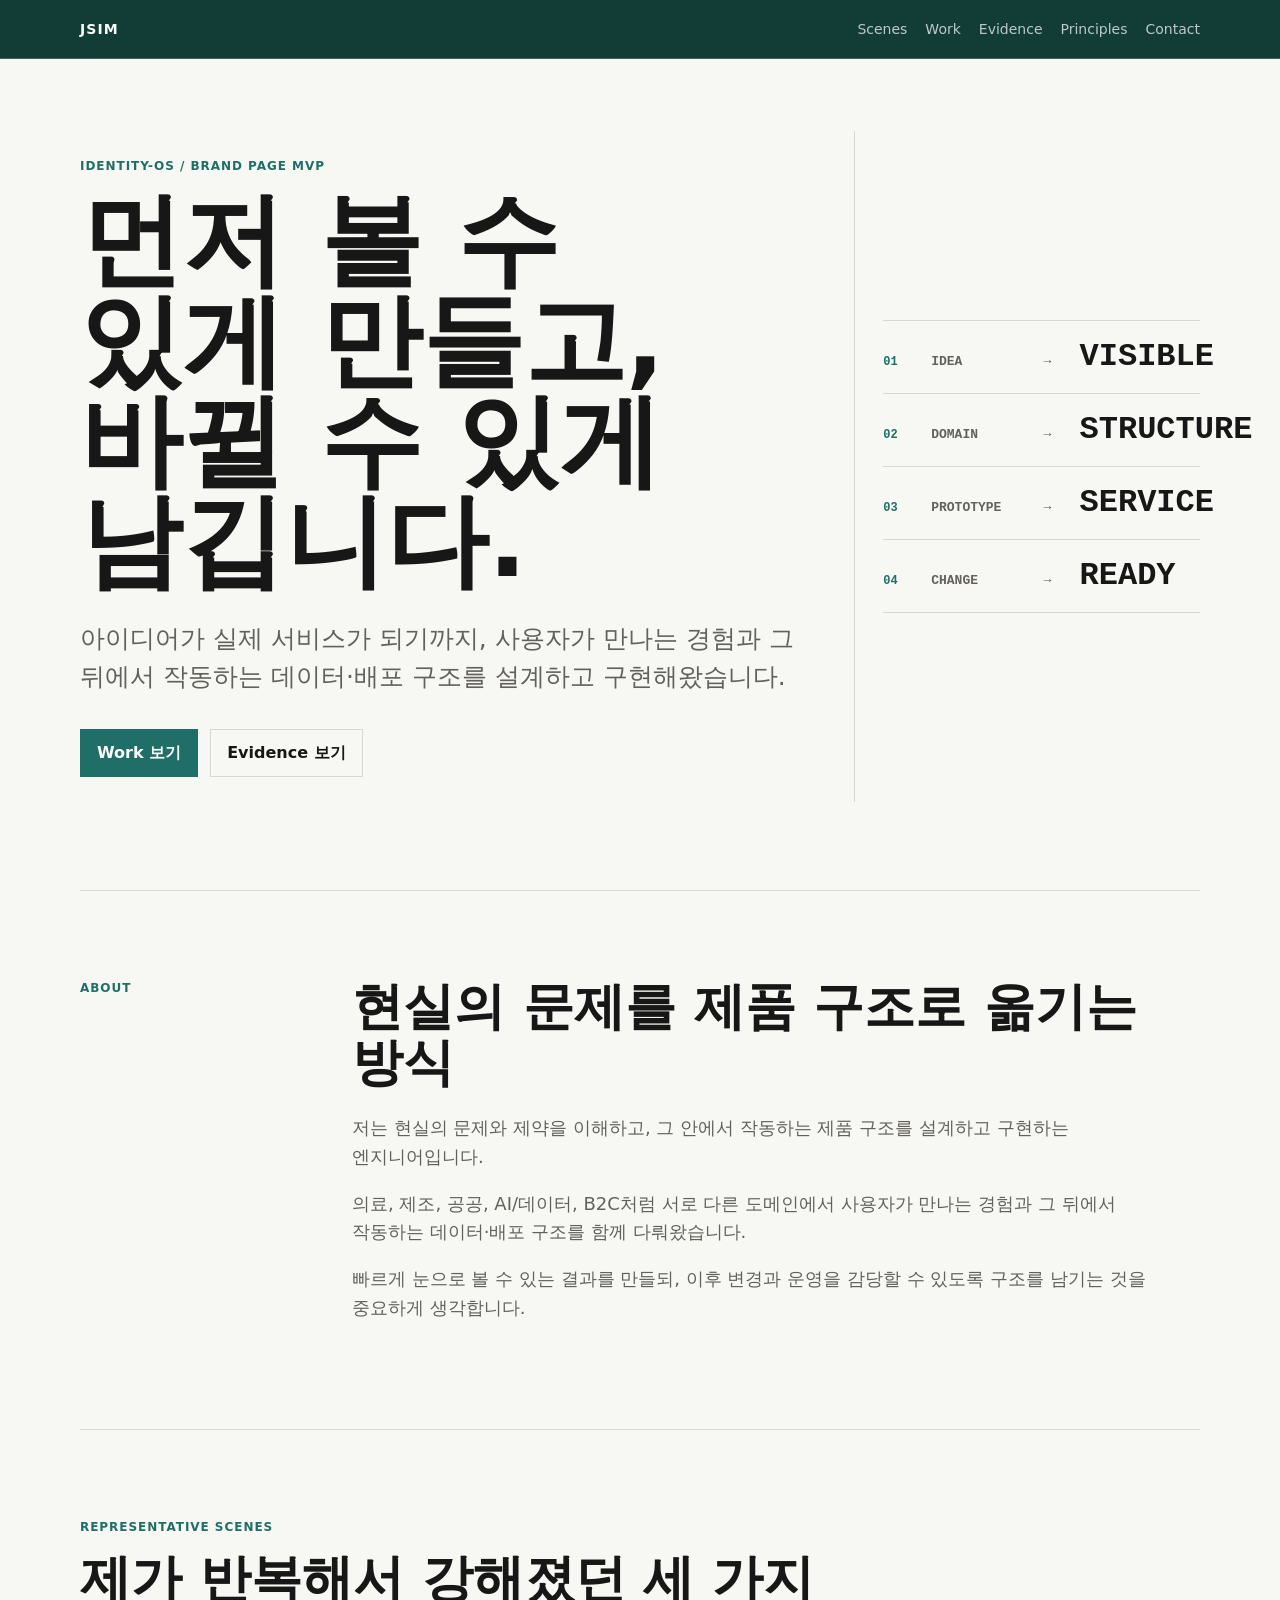
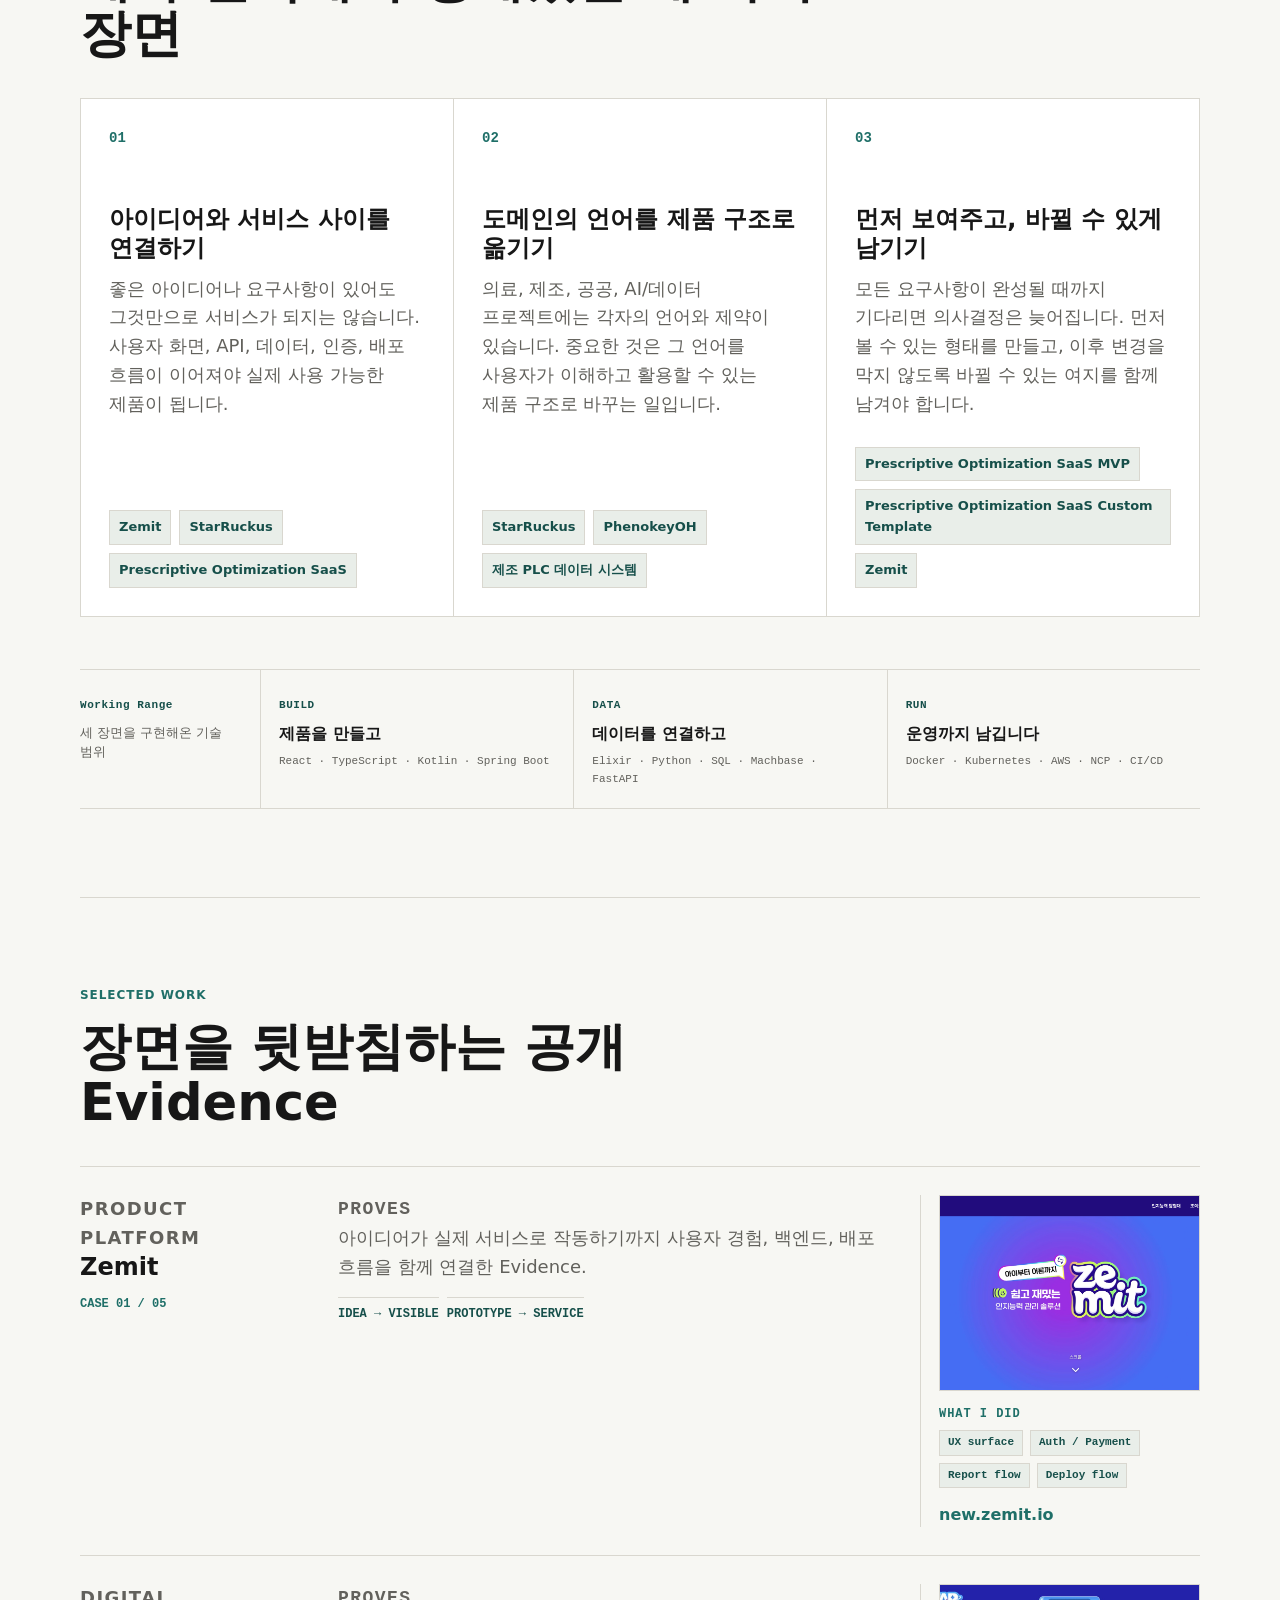
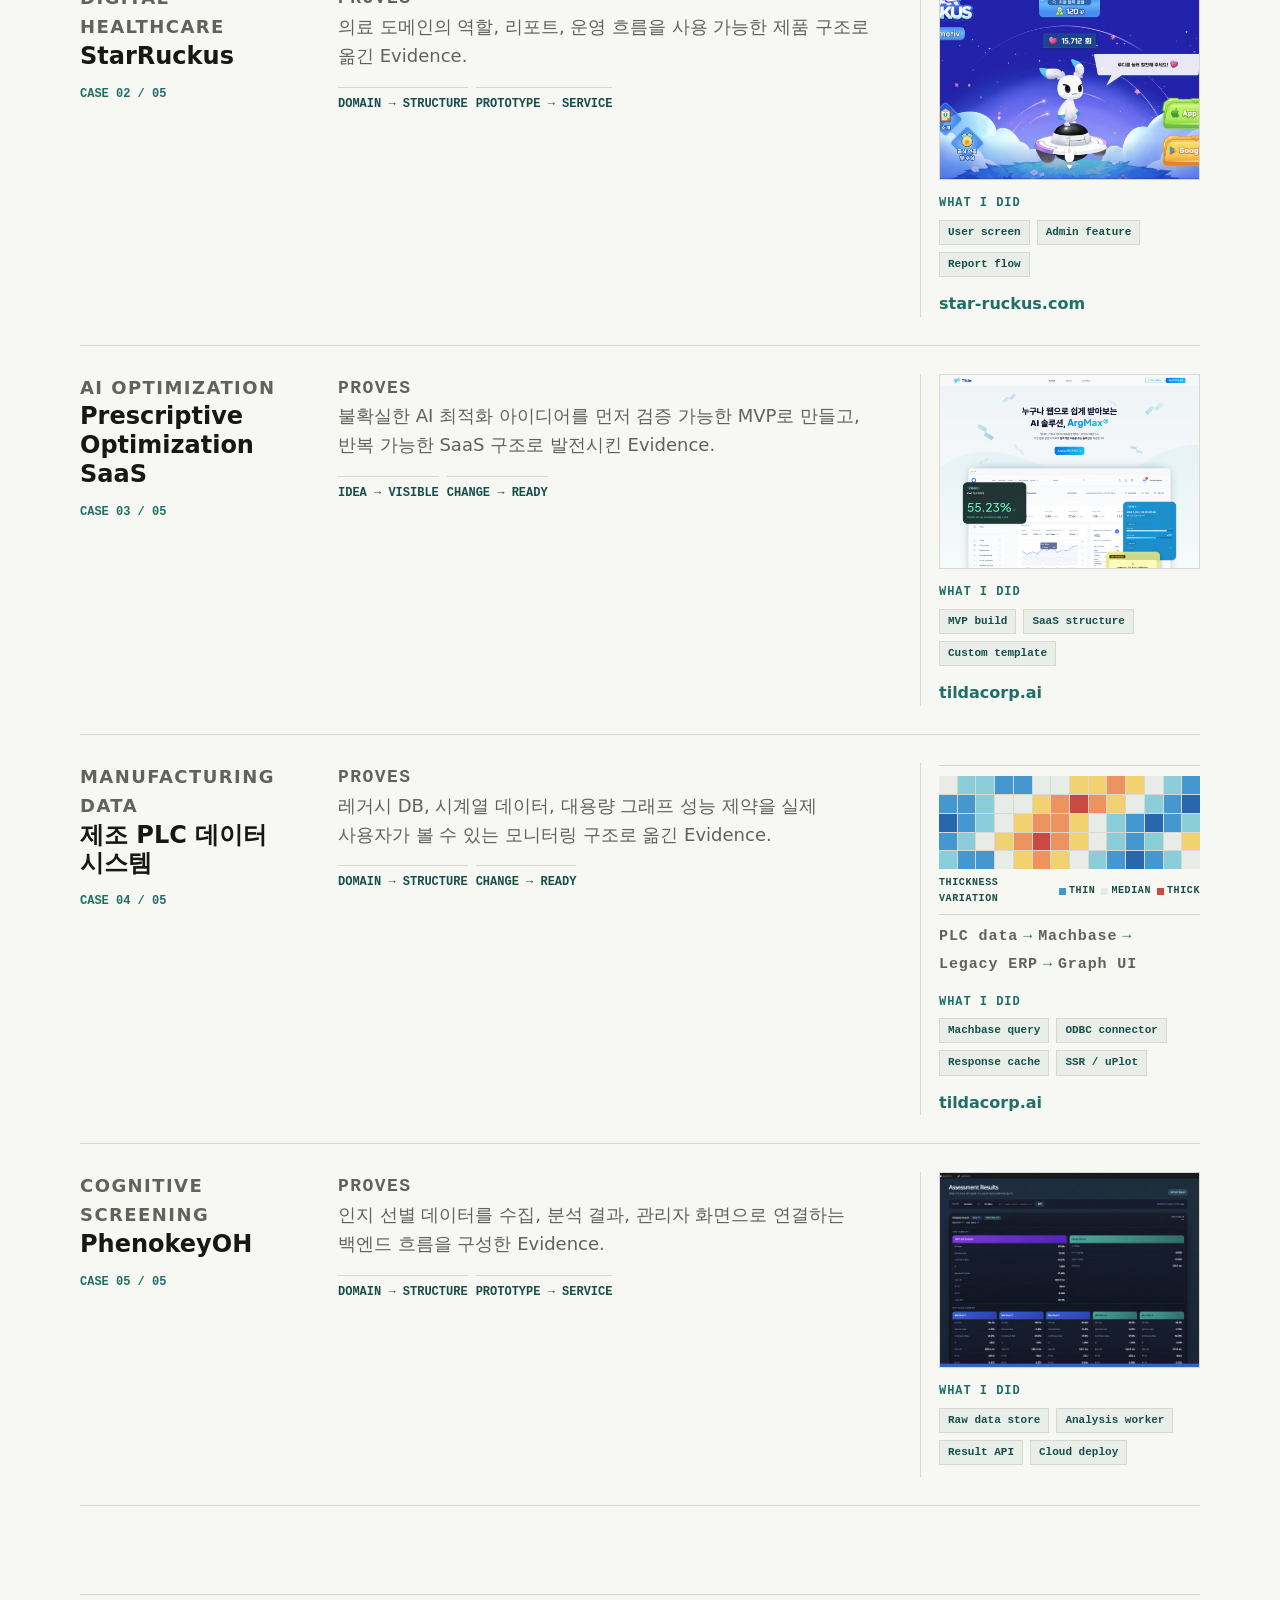
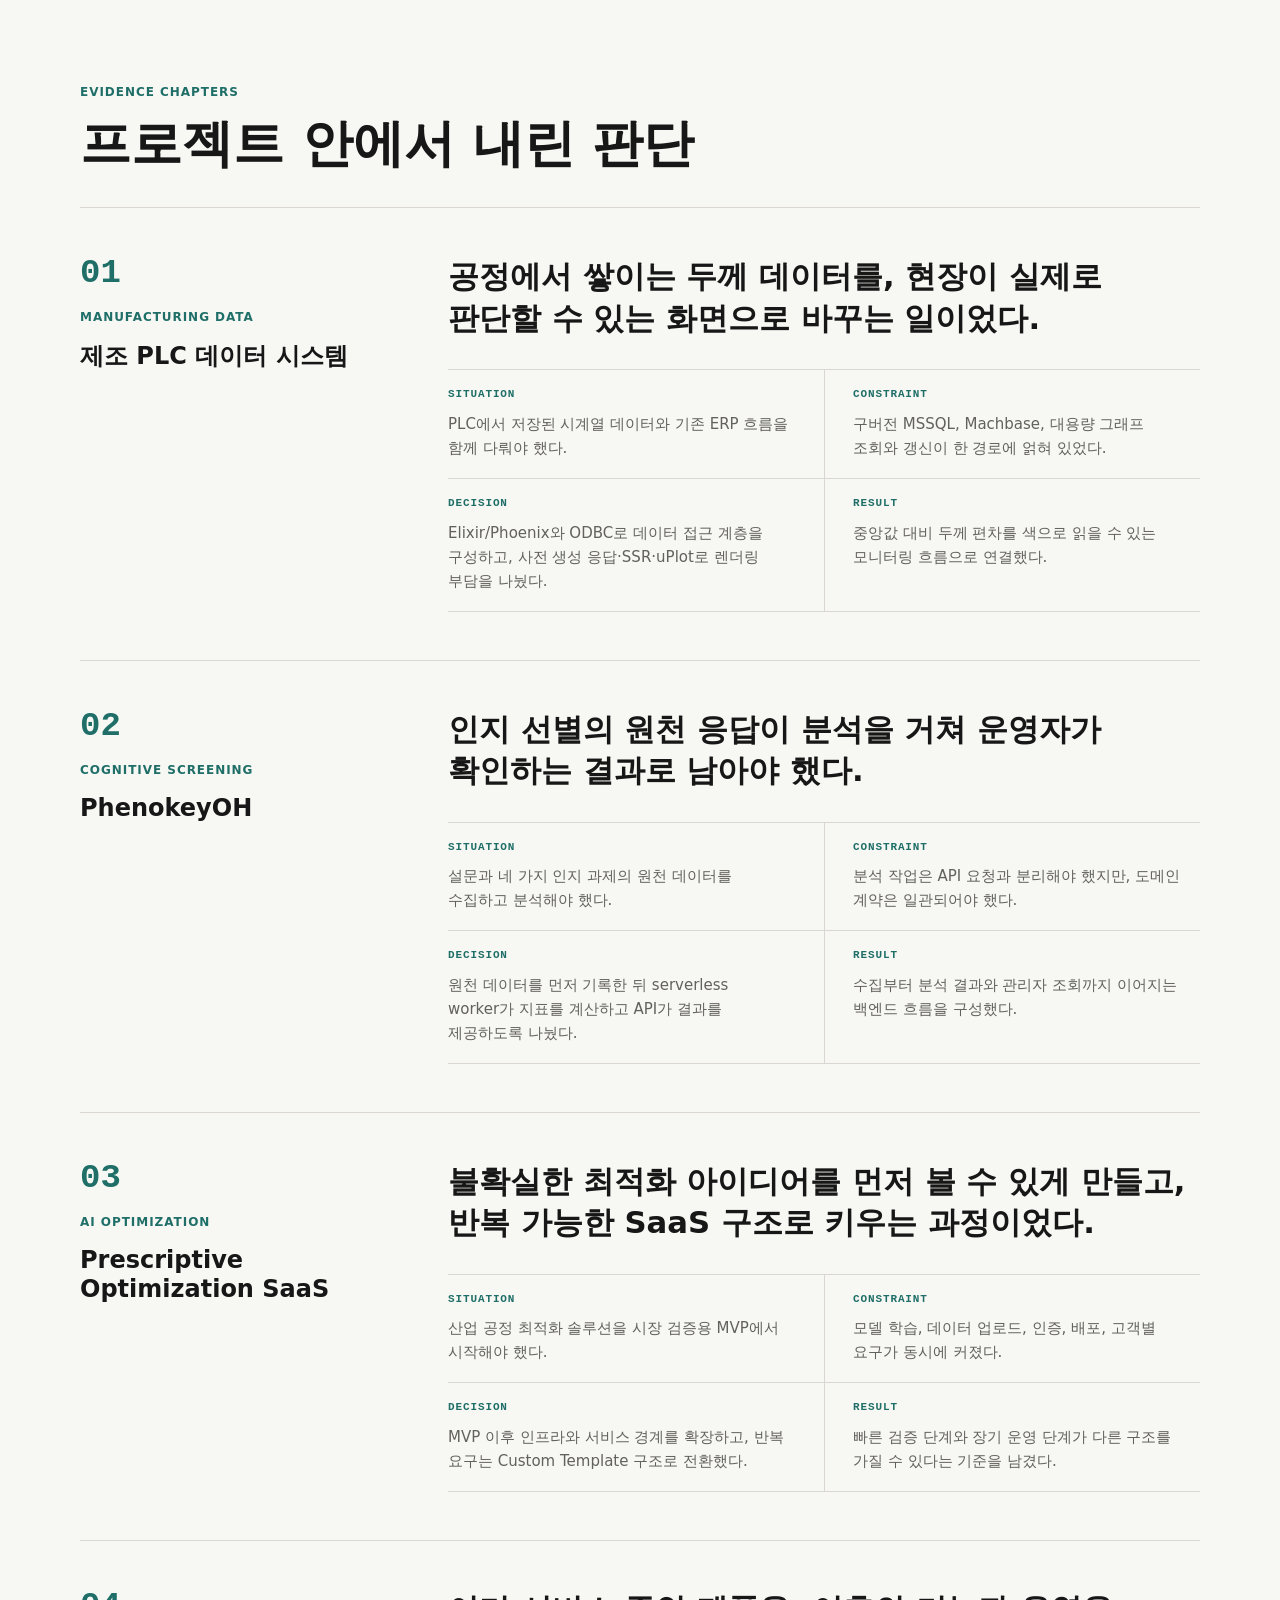
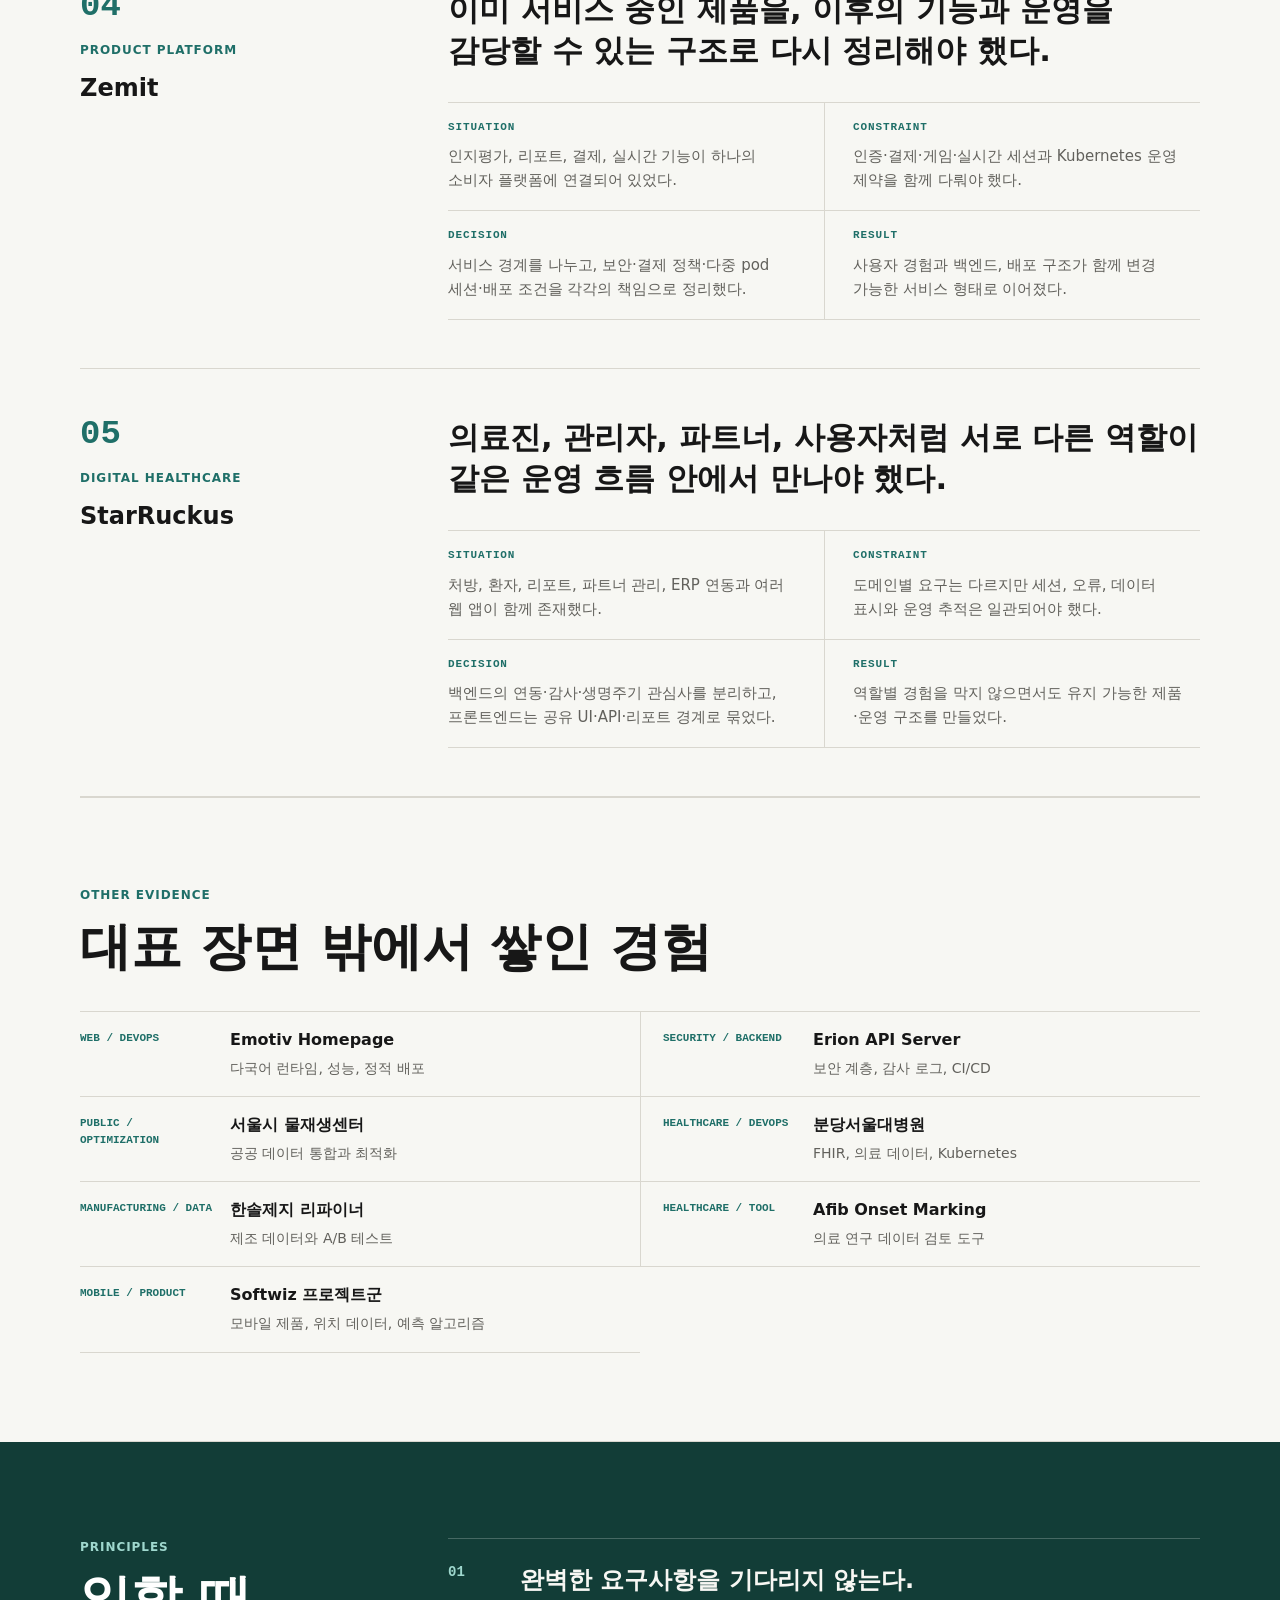
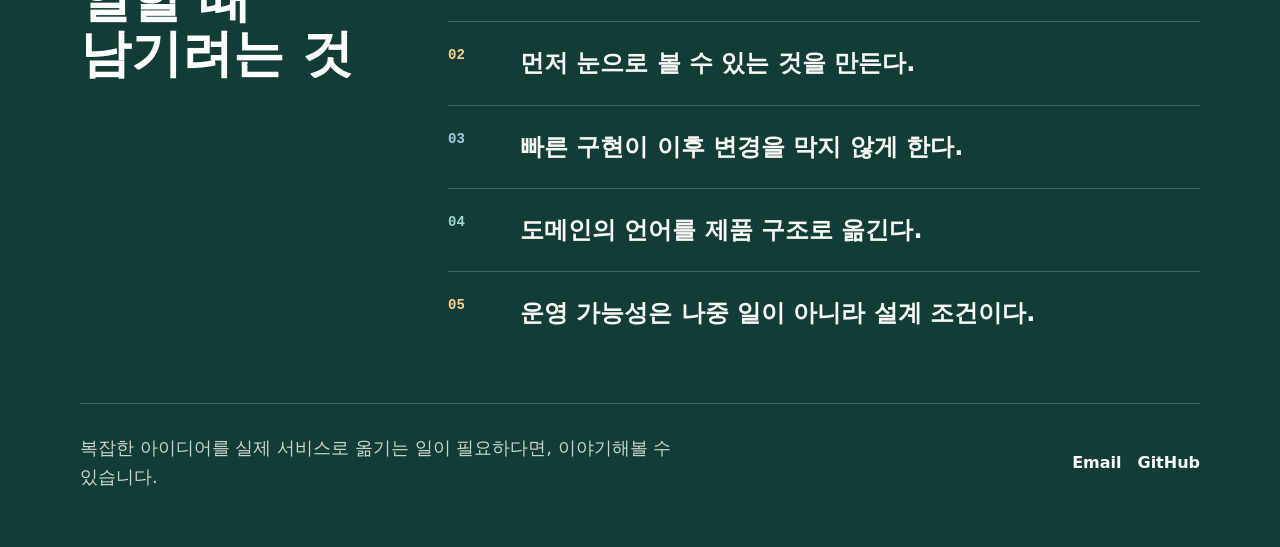
==== index.html @ e0bd4d25 "Replace Obsidian site with identity portfolio" ====
<!doctype html>
<html lang="ko">
  <head>
    <meta charset="utf-8" />
    <meta name="viewport" content="width=device-width, initial-scale=1" />
    <meta
      name="description"
      content="먼저 볼 수 있게 만들고, 바뀔 수 있게 남기는 엔지니어의 브랜드 페이지"
    />
    <meta name="author" content="JSIM" />
    <meta name="robots" content="index, follow" />
    <meta name="theme-color" content="#123d37" />
    <meta property="og:type" content="website" />
    <meta property="og:locale" content="ko_KR" />
    <meta property="og:url" content="https://dev-zest.github.io/" />
    <meta property="og:title" content="JSIM | Product Systems Engineer" />
    <meta
      property="og:description"
      content="먼저 볼 수 있게 만들고, 바뀔 수 있게 남기는 엔지니어의 브랜드 페이지"
    />
    <meta
      property="og:image"
      content="https://dev-zest.github.io/assets/profile-avatar.jpg"
    />
    <meta property="og:image:width" content="800" />
    <meta property="og:image:height" content="800" />
    <meta name="twitter:card" content="summary_large_image" />
    <meta name="twitter:title" content="JSIM | Product Systems Engineer" />
    <meta
      name="twitter:description"
      content="먼저 볼 수 있게 만들고, 바뀔 수 있게 남기는 엔지니어의 브랜드 페이지"
    />
    <title>JSIM | Product Systems Engineer</title>
    <link rel="canonical" href="https://dev-zest.github.io/" />
    <link rel="icon" href="./favicon.svg" type="image/svg+xml" />
    <link rel="apple-touch-icon" href="./assets/profile-avatar.jpg" />
    <link rel="stylesheet" href="./styles.css" />
  </head>
  <body>
    <a class="skip-link" href="#top">본문으로 바로가기</a>
    <header class="site-header" aria-label="상단 내비게이션">
      <a class="brand" href="#top">JSIM</a>
      <nav class="nav" aria-label="페이지 섹션">
        <a href="#scenes">Scenes</a>
        <a href="#work">Work</a>
        <a href="#chapters">Evidence</a>
        <a href="#principles">Principles</a>
        <a href="#contact">Contact</a>
      </nav>
    </header>

    <main id="top" tabindex="-1">
      <section class="hero section">
        <div class="hero-copy">
          <p class="eyebrow">Identity-OS / Brand Page MVP</p>
          <h1>먼저 볼 수 있게 만들고, 바뀔 수 있게 남깁니다.</h1>
          <p class="hero-lead">
            아이디어가 실제 서비스가 되기까지, 사용자가 만나는 경험과 그 뒤에서
            작동하는 데이터·배포 구조를 설계하고 구현해왔습니다.
          </p>
          <div class="hero-actions" aria-label="주요 링크">
            <a class="button primary" href="#work">Work 보기</a>
            <a class="button" href="#scenes">Evidence 보기</a>
          </div>
        </div>
        <aside class="system-signature" aria-label="일하는 방식 시그니처">
          <div class="signature-row">
            <span class="signature-index">01</span>
            <span class="signature-from">IDEA</span>
            <span class="signature-arrow">→</span>
            <strong>VISIBLE</strong>
          </div>
          <div class="signature-row">
            <span class="signature-index">02</span>
            <span class="signature-from">DOMAIN</span>
            <span class="signature-arrow">→</span>
            <strong>STRUCTURE</strong>
          </div>
          <div class="signature-row">
            <span class="signature-index">03</span>
            <span class="signature-from">PROTOTYPE</span>
            <span class="signature-arrow">→</span>
            <strong>SERVICE</strong>
          </div>
          <div class="signature-row">
            <span class="signature-index">04</span>
            <span class="signature-from">CHANGE</span>
            <span class="signature-arrow">→</span>
            <strong>READY</strong>
          </div>
        </aside>
      </section>

      <section class="about section" aria-labelledby="about-title">
        <div class="section-label">About</div>
        <div class="about-copy">
          <h2 id="about-title">현실의 문제를 제품 구조로 옮기는 방식</h2>
          <p>
            저는 현실의 문제와 제약을 이해하고, 그 안에서 작동하는 제품 구조를
            설계하고 구현하는 엔지니어입니다.
          </p>
          <p>
            의료, 제조, 공공, AI/데이터, B2C처럼 서로 다른 도메인에서 사용자가
            만나는 경험과 그 뒤에서 작동하는 데이터·배포 구조를 함께 다뤄왔습니다.
          </p>
          <p>
            빠르게 눈으로 볼 수 있는 결과를 만들되, 이후 변경과 운영을 감당할 수
            있도록 구조를 남기는 것을 중요하게 생각합니다.
          </p>
        </div>
      </section>

      <section id="scenes" class="section" aria-labelledby="scenes-title">
        <div class="section-heading">
          <div class="section-label">Representative Scenes</div>
          <h2 id="scenes-title">제가 반복해서 강해졌던 세 가지 장면</h2>
        </div>
        <div class="scene-list">
          <article class="scene">
            <div class="scene-number">01</div>
            <h3>아이디어와 서비스 사이를 연결하기</h3>
            <p>
              좋은 아이디어나 요구사항이 있어도 그것만으로 서비스가 되지는
              않습니다. 사용자 화면, API, 데이터, 인증, 배포 흐름이 이어져야
              실제 사용 가능한 제품이 됩니다.
            </p>
            <ul class="evidence-list" aria-label="대표 Evidence">
              <li>Zemit</li>
              <li>StarRuckus</li>
              <li>Prescriptive Optimization SaaS</li>
            </ul>
          </article>

          <article class="scene">
            <div class="scene-number">02</div>
            <h3>도메인의 언어를 제품 구조로 옮기기</h3>
            <p>
              의료, 제조, 공공, AI/데이터 프로젝트에는 각자의 언어와 제약이
              있습니다. 중요한 것은 그 언어를 사용자가 이해하고 활용할 수 있는
              제품 구조로 바꾸는 일입니다.
            </p>
            <ul class="evidence-list" aria-label="대표 Evidence">
              <li>StarRuckus</li>
              <li>PhenokeyOH</li>
              <li>제조 PLC 데이터 시스템</li>
            </ul>
          </article>

          <article class="scene">
            <div class="scene-number">03</div>
            <h3>먼저 보여주고, 바뀔 수 있게 남기기</h3>
            <p>
              모든 요구사항이 완성될 때까지 기다리면 의사결정은 늦어집니다.
              먼저 볼 수 있는 형태를 만들고, 이후 변경을 막지 않도록 바뀔 수
              있는 여지를 함께 남겨야 합니다.
            </p>
            <ul class="evidence-list" aria-label="대표 Evidence">
              <li>Prescriptive Optimization SaaS MVP</li>
              <li>Prescriptive Optimization SaaS Custom Template</li>
              <li>Zemit</li>
            </ul>
          </article>
        </div>
        <div id="toolkit" class="capability-rail" aria-label="세 장면을 구현해온 기술 범위">
          <div class="capability-label">
            <span>Working Range</span>
            <p>세 장면을 구현해온 기술 범위</p>
          </div>
          <div class="capability-item">
            <span>BUILD</span>
            <strong>제품을 만들고</strong>
            <p>React · TypeScript · Kotlin · Spring Boot</p>
          </div>
          <div class="capability-item">
            <span>DATA</span>
            <strong>데이터를 연결하고</strong>
            <p>Elixir · Python · SQL · Machbase · FastAPI</p>
          </div>
          <div class="capability-item">
            <span>RUN</span>
            <strong>운영까지 남깁니다</strong>
            <p>Docker · Kubernetes · AWS · NCP · CI/CD</p>
          </div>
        </div>
      </section>

      <section id="work" class="section" aria-labelledby="work-title">
        <div class="section-heading">
          <div class="section-label">Selected Work</div>
          <h2 id="work-title">장면을 뒷받침하는 공개 Evidence</h2>
        </div>
        <div class="work-list">
          <article class="work-item">
            <div class="work-head">
              <p class="work-meta">Product Platform</p>
              <h3>Zemit</h3>
              <span class="work-evidence">CASE 01 / 05</span>
            </div>
            <div class="work-proof">
              <p class="proof-label">Proves</p>
              <p>
                아이디어가 실제 서비스로 작동하기까지 사용자 경험, 백엔드,
                배포 흐름을 함께 연결한 Evidence.
              </p>
              <ul class="proof-tags" aria-label="증명하는 패턴">
                <li>IDEA → VISIBLE</li>
                <li>PROTOTYPE → SERVICE</li>
              </ul>
            </div>
            <div class="work-public-proof">
              <a
                class="work-preview"
                href="https://new.zemit.io/"
                target="_blank"
                rel="noreferrer"
                aria-label="Zemit 공개 페이지 보기 (새 창)"
              >
                <img src="./assets/zemit-public.png" alt="Zemit 공개 페이지 캡처" />
              </a>
              <p class="public-proof-label">What I did</p>
              <ul class="role-tags" aria-label="Zemit에서 맡은 역할">
                <li>UX surface</li>
                <li>Auth / Payment</li>
                <li>Report flow</li>
                <li>Deploy flow</li>
              </ul>
              <a href="https://new.zemit.io/" target="_blank" rel="noreferrer">
                new.zemit.io<span class="sr-only"> (새 창)</span>
              </a>
            </div>
          </article>

          <article class="work-item work-item-featured">
            <div class="work-head">
              <p class="work-meta">Digital Healthcare</p>
              <h3>StarRuckus</h3>
              <span class="work-evidence">CASE 02 / 05</span>
            </div>
            <div class="work-proof">
              <p class="proof-label">Proves</p>
              <p>
                의료 도메인의 역할, 리포트, 운영 흐름을 사용 가능한 제품
                구조로 옮긴 Evidence.
              </p>
              <ul class="proof-tags" aria-label="증명하는 패턴">
                <li>DOMAIN → STRUCTURE</li>
                <li>PROTOTYPE → SERVICE</li>
              </ul>
            </div>
            <div class="work-public-proof">
              <a
                class="work-preview"
                href="https://star-ruckus.com/"
                target="_blank"
                rel="noreferrer"
                aria-label="StarRuckus 공개 페이지 보기 (새 창)"
              >
                <img
                  src="./assets/starruckus-public.jpg"
                  alt="StarRuckus 공개 페이지 캡처"
                />
              </a>
              <p class="public-proof-label">What I did</p>
              <ul class="role-tags" aria-label="StarRuckus에서 맡은 역할">
                <li>User screen</li>
                <li>Admin feature</li>
                <li>Report flow</li>
              </ul>
              <a href="https://star-ruckus.com/" target="_blank" rel="noreferrer">
                star-ruckus.com<span class="sr-only"> (새 창)</span>
              </a>
            </div>
          </article>

          <article class="work-item">
            <div class="work-head">
              <p class="work-meta">AI Optimization</p>
              <h3>Prescriptive Optimization SaaS</h3>
              <span class="work-evidence">CASE 03 / 05</span>
            </div>
            <div class="work-proof">
              <p class="proof-label">Proves</p>
              <p>
                불확실한 AI 최적화 아이디어를 먼저 검증 가능한 MVP로 만들고,
                반복 가능한 SaaS 구조로 발전시킨 Evidence.
              </p>
              <ul class="proof-tags" aria-label="증명하는 패턴">
                <li>IDEA → VISIBLE</li>
                <li>CHANGE → READY</li>
              </ul>
            </div>
            <div class="work-public-proof">
              <div class="work-preview work-preview-top">
                <img
                  src="./assets/argmax-gdweb.png"
                  alt="ArgMax 공개 목업 화면"
                />
              </div>
              <p class="public-proof-label">What I did</p>
              <ul class="role-tags" aria-label="Prescriptive Optimization SaaS에서 맡은 역할">
                <li>MVP build</li>
                <li>SaaS structure</li>
                <li>Custom template</li>
              </ul>
              <a href="https://tildacorp.ai/" target="_blank" rel="noreferrer">
                tildacorp.ai<span class="sr-only"> (새 창)</span>
              </a>
            </div>
          </article>

          <article class="work-item">
            <div class="work-head">
              <p class="work-meta">Manufacturing Data</p>
              <h3>제조 PLC 데이터 시스템</h3>
              <span class="work-evidence">CASE 04 / 05</span>
            </div>
            <div class="work-proof">
              <p class="proof-label">Proves</p>
              <p>
                레거시 DB, 시계열 데이터, 대용량 그래프 성능 제약을 실제
                사용자가 볼 수 있는 모니터링 구조로 옮긴 Evidence.
              </p>
              <ul class="proof-tags" aria-label="증명하는 패턴">
                <li>DOMAIN → STRUCTURE</li>
                <li>CHANGE → READY</li>
              </ul>
            </div>
            <div class="work-public-proof">
              <div class="flow-map" aria-label="제조 PLC 데이터 처리 흐름">
                <div class="thickness-map-wrap">
                  <div class="thickness-map" aria-hidden="true">
                    <span class="variation-mid"></span><span class="variation-cool-1"></span><span class="variation-cool-1"></span><span class="variation-cool-2"></span><span class="variation-cool-2"></span><span class="variation-mid"></span><span class="variation-mid"></span><span class="variation-warm-1"></span><span class="variation-warm-1"></span><span class="variation-warm-2"></span><span class="variation-warm-1"></span><span class="variation-mid"></span><span class="variation-cool-1"></span><span class="variation-cool-2"></span>
                    <span class="variation-cool-2"></span><span class="variation-cool-2"></span><span class="variation-cool-1"></span><span class="variation-mid"></span><span class="variation-mid"></span><span class="variation-warm-1"></span><span class="variation-warm-2"></span><span class="variation-warm-3"></span><span class="variation-warm-2"></span><span class="variation-warm-1"></span><span class="variation-mid"></span><span class="variation-cool-1"></span><span class="variation-cool-2"></span><span class="variation-cool-3"></span>
                    <span class="variation-cool-3"></span><span class="variation-cool-2"></span><span class="variation-cool-1"></span><span class="variation-mid"></span><span class="variation-warm-1"></span><span class="variation-warm-2"></span><span class="variation-warm-2"></span><span class="variation-warm-1"></span><span class="variation-mid"></span><span class="variation-cool-1"></span><span class="variation-cool-2"></span><span class="variation-cool-3"></span><span class="variation-cool-2"></span><span class="variation-cool-1"></span>
                    <span class="variation-cool-2"></span><span class="variation-cool-1"></span><span class="variation-mid"></span><span class="variation-warm-1"></span><span class="variation-warm-2"></span><span class="variation-warm-3"></span><span class="variation-warm-2"></span><span class="variation-warm-1"></span><span class="variation-mid"></span><span class="variation-cool-1"></span><span class="variation-cool-2"></span><span class="variation-cool-1"></span><span class="variation-mid"></span><span class="variation-warm-1"></span>
                    <span class="variation-cool-1"></span><span class="variation-cool-2"></span><span class="variation-cool-2"></span><span class="variation-mid"></span><span class="variation-warm-1"></span><span class="variation-warm-2"></span><span class="variation-warm-1"></span><span class="variation-mid"></span><span class="variation-cool-1"></span><span class="variation-cool-2"></span><span class="variation-cool-3"></span><span class="variation-cool-2"></span><span class="variation-cool-1"></span><span class="variation-mid"></span>
                  </div>
                  <div class="map-caption">
                    <span>THICKNESS VARIATION</span>
                    <div class="map-legend" aria-hidden="true">
                      <span class="legend-thin">THIN</span>
                      <span class="legend-mid">MEDIAN</span>
                      <span class="legend-thick">THICK</span>
                    </div>
                  </div>
                </div>
                <p class="flow-route">
                  <span>PLC data</span><i aria-hidden="true">→</i><span>Machbase</span><i aria-hidden="true">→</i><span>Legacy ERP</span><i aria-hidden="true">→</i><span>Graph UI</span>
                </p>
              </div>
              <p class="public-proof-label">What I did</p>
              <ul class="role-tags" aria-label="제조 PLC 데이터 시스템에서 맡은 역할">
                <li>Machbase query</li>
                <li>ODBC connector</li>
                <li>Response cache</li>
                <li>SSR / uPlot</li>
              </ul>
              <a href="https://tildacorp.ai/" target="_blank" rel="noreferrer">
                tildacorp.ai<span class="sr-only"> (새 창)</span>
              </a>
            </div>
          </article>

          <article class="work-item">
            <div class="work-head">
              <p class="work-meta">Cognitive Screening</p>
              <h3>PhenokeyOH</h3>
              <span class="work-evidence">CASE 05 / 05</span>
            </div>
            <div class="work-proof">
              <p class="proof-label">Proves</p>
              <p>
                인지 선별 데이터를 수집, 분석 결과, 관리자 화면으로 연결하는
                백엔드 흐름을 구성한 Evidence.
              </p>
              <ul class="proof-tags" aria-label="증명하는 패턴">
                <li>DOMAIN → STRUCTURE</li>
                <li>PROTOTYPE → SERVICE</li>
              </ul>
            </div>
            <div class="work-public-proof">
              <div class="work-preview work-preview-top">
                <img
                  src="./assets/phenokeyoh-results.png"
                  alt="PhenokeyOH 인지 선별 분석 결과 화면"
                />
              </div>
              <p class="public-proof-label">What I did</p>
              <ul class="role-tags" aria-label="PhenokeyOH에서 맡은 역할">
                <li>Raw data store</li>
                <li>Analysis worker</li>
                <li>Result API</li>
                <li>Cloud deploy</li>
              </ul>
            </div>
          </article>
        </div>
      </section>

      <section id="chapters" class="chapters section" aria-labelledby="chapters-title">
        <div class="section-heading">
          <div class="section-label">Evidence Chapters</div>
          <h2 id="chapters-title">프로젝트 안에서 내린 판단</h2>
        </div>

        <div class="chapter-list">
          <article class="evidence-chapter">
            <div class="chapter-meta">
              <p class="chapter-index">01</p>
              <p class="work-meta">Manufacturing Data</p>
              <h3>제조 PLC 데이터 시스템</h3>
            </div>
            <div class="chapter-content">
              <p class="chapter-lead">
                공정에서 쌓이는 두께 데이터를, 현장이 실제로 판단할 수 있는
                화면으로 바꾸는 일이었다.
              </p>
              <dl class="chapter-details">
                <div>
                  <dt>Situation</dt>
                  <dd>PLC에서 저장된 시계열 데이터와 기존 ERP 흐름을 함께 다뤄야 했다.</dd>
                </div>
                <div>
                  <dt>Constraint</dt>
                  <dd>구버전 MSSQL, Machbase, 대용량 그래프 조회와 갱신이 한 경로에 얽혀 있었다.</dd>
                </div>
                <div>
                  <dt>Decision</dt>
                  <dd>Elixir/Phoenix와 ODBC로 데이터 접근 계층을 구성하고, 사전 생성 응답·SSR·uPlot로 렌더링 부담을 나눴다.</dd>
                </div>
                <div>
                  <dt>Result</dt>
                  <dd>중앙값 대비 두께 편차를 색으로 읽을 수 있는 모니터링 흐름으로 연결했다.</dd>
                </div>
              </dl>
            </div>
          </article>

          <article class="evidence-chapter">
            <div class="chapter-meta">
              <p class="chapter-index">02</p>
              <p class="work-meta">Cognitive Screening</p>
              <h3>PhenokeyOH</h3>
            </div>
            <div class="chapter-content">
              <p class="chapter-lead">
                인지 선별의 원천 응답이 분석을 거쳐 운영자가 확인하는 결과로 남아야 했다.
              </p>
              <dl class="chapter-details">
                <div>
                  <dt>Situation</dt>
                  <dd>설문과 네 가지 인지 과제의 원천 데이터를 수집하고 분석해야 했다.</dd>
                </div>
                <div>
                  <dt>Constraint</dt>
                  <dd>분석 작업은 API 요청과 분리해야 했지만, 도메인 계약은 일관되어야 했다.</dd>
                </div>
                <div>
                  <dt>Decision</dt>
                  <dd>원천 데이터를 먼저 기록한 뒤 serverless worker가 지표를 계산하고 API가 결과를 제공하도록 나눴다.</dd>
                </div>
                <div>
                  <dt>Result</dt>
                  <dd>수집부터 분석 결과와 관리자 조회까지 이어지는 백엔드 흐름을 구성했다.</dd>
                </div>
              </dl>
            </div>
          </article>

          <article class="evidence-chapter">
            <div class="chapter-meta">
              <p class="chapter-index">03</p>
              <p class="work-meta">AI Optimization</p>
              <h3>Prescriptive Optimization SaaS</h3>
            </div>
            <div class="chapter-content">
              <p class="chapter-lead">
                불확실한 최적화 아이디어를 먼저 볼 수 있게 만들고, 반복 가능한 SaaS 구조로 키우는 과정이었다.
              </p>
              <dl class="chapter-details">
                <div>
                  <dt>Situation</dt>
                  <dd>산업 공정 최적화 솔루션을 시장 검증용 MVP에서 시작해야 했다.</dd>
                </div>
                <div>
                  <dt>Constraint</dt>
                  <dd>모델 학습, 데이터 업로드, 인증, 배포, 고객별 요구가 동시에 커졌다.</dd>
                </div>
                <div>
                  <dt>Decision</dt>
                  <dd>MVP 이후 인프라와 서비스 경계를 확장하고, 반복 요구는 Custom Template 구조로 전환했다.</dd>
                </div>
                <div>
                  <dt>Result</dt>
                  <dd>빠른 검증 단계와 장기 운영 단계가 다른 구조를 가질 수 있다는 기준을 남겼다.</dd>
                </div>
              </dl>
            </div>
          </article>

          <article class="evidence-chapter">
            <div class="chapter-meta">
              <p class="chapter-index">04</p>
              <p class="work-meta">Product Platform</p>
              <h3>Zemit</h3>
            </div>
            <div class="chapter-content">
              <p class="chapter-lead">
                이미 서비스 중인 제품을, 이후의 기능과 운영을 감당할 수 있는 구조로 다시 정리해야 했다.
              </p>
              <dl class="chapter-details">
                <div>
                  <dt>Situation</dt>
                  <dd>인지평가, 리포트, 결제, 실시간 기능이 하나의 소비자 플랫폼에 연결되어 있었다.</dd>
                </div>
                <div>
                  <dt>Constraint</dt>
                  <dd>인증·결제·게임·실시간 세션과 Kubernetes 운영 제약을 함께 다뤄야 했다.</dd>
                </div>
                <div>
                  <dt>Decision</dt>
                  <dd>서비스 경계를 나누고, 보안·결제 정책·다중 pod 세션·배포 조건을 각각의 책임으로 정리했다.</dd>
                </div>
                <div>
                  <dt>Result</dt>
                  <dd>사용자 경험과 백엔드, 배포 구조가 함께 변경 가능한 서비스 형태로 이어졌다.</dd>
                </div>
              </dl>
            </div>
          </article>

          <article class="evidence-chapter">
            <div class="chapter-meta">
              <p class="chapter-index">05</p>
              <p class="work-meta">Digital Healthcare</p>
              <h3>StarRuckus</h3>
            </div>
            <div class="chapter-content">
              <p class="chapter-lead">
                의료진, 관리자, 파트너, 사용자처럼 서로 다른 역할이 같은 운영 흐름 안에서 만나야 했다.
              </p>
              <dl class="chapter-details">
                <div>
                  <dt>Situation</dt>
                  <dd>처방, 환자, 리포트, 파트너 관리, ERP 연동과 여러 웹 앱이 함께 존재했다.</dd>
                </div>
                <div>
                  <dt>Constraint</dt>
                  <dd>도메인별 요구는 다르지만 세션, 오류, 데이터 표시와 운영 추적은 일관되어야 했다.</dd>
                </div>
                <div>
                  <dt>Decision</dt>
                  <dd>백엔드의 연동·감사·생명주기 관심사를 분리하고, 프론트엔드는 공유 UI·API·리포트 경계로 묶었다.</dd>
                </div>
                <div>
                  <dt>Result</dt>
                  <dd>역할별 경험을 막지 않으면서도 유지 가능한 제품·운영 구조를 만들었다.</dd>
                </div>
              </dl>
            </div>
          </article>
        </div>
      </section>

      <section id="other-evidence" class="other-evidence section" aria-labelledby="other-evidence-title">
        <div class="section-heading">
          <div class="section-label">Other Evidence</div>
          <h2 id="other-evidence-title">대표 장면 밖에서 쌓인 경험</h2>
        </div>
        <ul class="other-evidence-list">
          <li><span>WEB / DEVOPS</span><strong>Emotiv Homepage</strong><p>다국어 런타임, 성능, 정적 배포</p></li>
          <li><span>SECURITY / BACKEND</span><strong>Erion API Server</strong><p>보안 계층, 감사 로그, CI/CD</p></li>
          <li><span>PUBLIC / OPTIMIZATION</span><strong>서울시 물재생센터</strong><p>공공 데이터 통합과 최적화</p></li>
          <li><span>HEALTHCARE / DEVOPS</span><strong>분당서울대병원</strong><p>FHIR, 의료 데이터, Kubernetes</p></li>
          <li><span>MANUFACTURING / DATA</span><strong>한솔제지 리파이너</strong><p>제조 데이터와 A/B 테스트</p></li>
          <li><span>HEALTHCARE / TOOL</span><strong>Afib Onset Marking</strong><p>의료 연구 데이터 검토 도구</p></li>
          <li><span>MOBILE / PRODUCT</span><strong>Softwiz 프로젝트군</strong><p>모바일 제품, 위치 데이터, 예측 알고리즘</p></li>
        </ul>
      </section>

      <section id="principles" class="principles" aria-labelledby="principles-title">
        <div class="principles-inner">
          <div class="principles-heading">
            <div class="section-label">Principles</div>
            <h2 id="principles-title">일할 때 남기려는 것</h2>
          </div>
          <ol class="principle-list">
            <li>완벽한 요구사항을 기다리지 않는다.</li>
            <li>먼저 눈으로 볼 수 있는 것을 만든다.</li>
            <li>빠른 구현이 이후 변경을 막지 않게 한다.</li>
            <li>도메인의 언어를 제품 구조로 옮긴다.</li>
            <li>운영 가능성은 나중 일이 아니라 설계 조건이다.</li>
          </ol>
          <footer id="contact" class="site-footer">
            <p>복잡한 아이디어를 실제 서비스로 옮기는 일이 필요하다면, 이야기해볼 수 있습니다.</p>
            <div class="footer-links">
              <a href="mailto:soos7165@gmail.com">Email</a>
              <a href="https://github.com/dev-zest" target="_blank" rel="noreferrer">
                GitHub<span class="sr-only"> (새 창)</span>
              </a>
            </div>
          </footer>
        </div>
      </section>
    </main>
  </body>
</html>
---- styles.css ----
:root {
  color-scheme: light;
  --bg: #f7f7f3;
  --surface: #ffffff;
  --text: #171717;
  --muted: #62615c;
  --line: #d9d7cf;
  --accent: #1f6f68;
  --accent-dark: #164f4a;
  --soft: #e9eee9;
  --max: 1120px;
}

* {
  box-sizing: border-box;
}

html {
  scroll-behavior: smooth;
  overflow-x: clip;
}

body {
  margin: 0;
  overflow-x: clip;
  background: var(--bg);
  color: var(--text);
  font-family:
    Pretendard, ui-sans-serif, system-ui, -apple-system, BlinkMacSystemFont,
    "Segoe UI", sans-serif;
  line-height: 1.6;
  word-break: keep-all;
}

a {
  color: inherit;
  text-decoration: none;
}

.sr-only {
  position: absolute;
  width: 1px;
  height: 1px;
  padding: 0;
  margin: -1px;
  overflow: hidden;
  clip: rect(0, 0, 0, 0);
  white-space: nowrap;
  border: 0;
}

.skip-link {
  position: fixed;
  top: 10px;
  left: 16px;
  z-index: 100;
  padding: 10px 14px;
  border-radius: 8px;
  background: #fff;
  color: #123d37;
  font-weight: 800;
  transform: translateY(-160%);
  transition: transform 120ms ease;
}

.skip-link:focus {
  transform: translateY(0);
}

a:focus-visible,
[tabindex="-1"]:focus-visible {
  outline: 3px solid #e3a33b;
  outline-offset: 4px;
}

main:focus {
  outline: none;
}

.site-header {
  position: sticky;
  top: 0;
  z-index: 10;
  display: flex;
  align-items: center;
  justify-content: space-between;
  width: 100%;
  margin: 0;
  padding: 18px max(16px, calc((100% - var(--max)) / 2));
  background: #123d37;
  border-bottom: 1px solid rgb(255 255 255 / 18%);
}

.brand {
  color: #fff;
  font-size: 14px;
  font-weight: 800;
  letter-spacing: 0.08em;
}

.nav {
  display: flex;
  gap: 18px;
  color: rgb(255 255 255 / 72%);
  font-size: 14px;
}

.nav a:hover {
  color: #9fd8ce;
}

.section {
  width: min(var(--max), calc(100% - 32px));
  margin: 0 auto;
}

#top,
#scenes,
#work,
#chapters,
#principles,
#contact {
  scroll-margin-top: 112px;
}

.section {
  padding: 88px 0;
  border-bottom: 1px solid var(--line);
}

.hero {
  min-height: calc(100vh - 68px);
  display: grid;
  grid-template-columns: minmax(0, 1.35fr) minmax(280px, 0.65fr);
  gap: 56px;
  align-items: center;
  padding-top: 72px;
}

.eyebrow,
.section-label,
.work-meta {
  margin: 0 0 14px;
  color: var(--accent);
  font-size: 12px;
  font-weight: 800;
  letter-spacing: 0.08em;
  text-transform: uppercase;
}

h1,
h2,
h3,
p {
  margin-top: 0;
}

h1 {
  max-width: 860px;
  margin-bottom: 28px;
  font-size: clamp(52px, 8vw, 112px);
  line-height: 0.98;
  font-weight: 850;
  letter-spacing: 0;
}

h2 {
  margin-bottom: 24px;
  font-size: clamp(30px, 4vw, 54px);
  line-height: 1.08;
  letter-spacing: 0;
}

h3 {
  margin-bottom: 12px;
  font-size: 24px;
  line-height: 1.2;
}

.hero-lead {
  max-width: 720px;
  margin-bottom: 32px;
  color: var(--muted);
  font-size: clamp(19px, 2.1vw, 25px);
  line-height: 1.55;
}

.hero-actions {
  display: flex;
  flex-wrap: wrap;
  gap: 12px;
}

.button {
  display: inline-flex;
  min-height: 44px;
  align-items: center;
  justify-content: center;
  border: 1px solid var(--line);
  padding: 10px 16px;
  background: transparent;
  color: var(--text);
  font-weight: 700;
}

.button.primary {
  border-color: var(--accent);
  background: var(--accent);
  color: #fff;
}

.button:hover {
  border-color: var(--accent);
}

.system-signature {
  align-self: stretch;
  display: grid;
  align-content: center;
  border-left: 1px solid var(--line);
  padding-left: 28px;
}

.signature-row {
  display: grid;
  grid-template-columns: 36px minmax(90px, 1fr) 24px minmax(0, 1.2fr);
  gap: 12px;
  align-items: baseline;
  border-top: 1px solid var(--line);
  padding: 20px 0;
  font-family: ui-monospace, SFMono-Regular, Menlo, Monaco, Consolas, monospace;
}

.signature-row:last-child {
  border-bottom: 1px solid var(--line);
}

.signature-index {
  color: var(--accent);
  font-size: 12px;
  font-weight: 800;
}

.signature-from,
.signature-arrow {
  color: var(--muted);
  font-size: 13px;
  font-weight: 700;
}

.signature-row strong {
  color: var(--text);
  font-size: clamp(22px, 2.5vw, 36px);
  line-height: 1;
  letter-spacing: 0;
}

.about {
  display: grid;
  grid-template-columns: 220px minmax(0, 1fr);
  gap: 52px;
}

.about-copy {
  max-width: 820px;
}

.about-copy p,
.scene p,
.work-item p,
.site-footer p {
  color: var(--muted);
  font-size: 18px;
}

.section-heading {
  max-width: 780px;
  margin-bottom: 36px;
}

.scene-list {
  display: grid;
  grid-template-columns: repeat(3, 1fr);
  gap: 1px;
  background: var(--line);
  border: 1px solid var(--line);
}

.scene {
  min-height: 420px;
  display: flex;
  flex-direction: column;
  padding: 28px;
  background: var(--surface);
}

.scene-number {
  width: fit-content;
  margin-bottom: 56px;
  color: var(--accent);
  font-family: ui-monospace, SFMono-Regular, Menlo, Monaco, Consolas, monospace;
  font-size: 14px;
  font-weight: 800;
}

.scene p {
  margin-bottom: 28px;
}

.evidence-list {
  display: flex;
  flex-wrap: wrap;
  gap: 8px;
  margin: auto 0 0;
  padding: 0;
  list-style: none;
}

.evidence-list li {
  border: 1px solid var(--line);
  padding: 6px 9px;
  background: var(--soft);
  color: var(--accent-dark);
  font-size: 13px;
  font-weight: 700;
  overflow-wrap: anywhere;
}

.work-list {
  border-top: 1px solid var(--line);
}

.work-item {
  display: grid;
  grid-template-columns: 230px minmax(0, 1fr) 280px;
  gap: 28px;
  align-items: start;
  border-bottom: 1px solid var(--line);
  padding: 28px 0;
}

.work-item h3 {
  margin-bottom: 0;
}

.work-item p {
  margin-bottom: 0;
}

.work-head {
  min-width: 0;
}

.work-evidence {
  display: inline-block;
  margin-top: 14px;
  color: var(--accent);
  font-family: ui-monospace, SFMono-Regular, Menlo, Monaco, Consolas, monospace;
  font-size: 12px;
  font-weight: 800;
}

.work-proof {
  min-width: 0;
}

.proof-label {
  margin-bottom: 8px;
  color: var(--accent);
  font-family: ui-monospace, SFMono-Regular, Menlo, Monaco, Consolas, monospace;
  font-size: 12px;
  font-weight: 800;
  letter-spacing: 0.08em;
  text-transform: uppercase;
}

.proof-tags {
  display: flex;
  flex-wrap: wrap;
  gap: 8px;
  margin: 16px 0 0;
  padding: 0;
  list-style: none;
}

.proof-tags li {
  border-top: 1px solid var(--line);
  padding-top: 7px;
  color: var(--accent-dark);
  font-family: ui-monospace, SFMono-Regular, Menlo, Monaco, Consolas, monospace;
  font-size: 12px;
  font-weight: 800;
}

.work-item a {
  color: var(--accent);
  font-weight: 800;
  overflow-wrap: anywhere;
  word-break: break-word;
}

.work-item a:hover {
  color: var(--accent-dark);
}

.work-preview {
  display: block;
  margin-bottom: 14px;
}

.work-preview img {
  display: block;
  width: 100%;
  aspect-ratio: 4 / 3;
  border: 1px solid var(--line);
  background: var(--soft);
  object-fit: cover;
  object-position: center;
}

.work-preview-top img {
  object-position: center top;
}

.work-public-proof {
  min-width: 0;
  border-left: 1px solid var(--line);
  padding-left: 18px;
}

.work-public-proof:not(:has(.work-preview)) {
  padding-top: 2px;
}

.work-public-proof p {
  margin-bottom: 12px;
  font-size: 15px;
  line-height: 1.55;
}

.work-public-proof .public-proof-label {
  margin-bottom: 7px;
  color: var(--accent);
  font-family: ui-monospace, SFMono-Regular, Menlo, Monaco, Consolas, monospace;
  font-size: 12px;
  font-weight: 800;
  letter-spacing: 0.08em;
  text-transform: uppercase;
}

.flow-map {
  margin: 0 0 16px;
}

.thickness-map-wrap {
  border-top: 1px solid var(--line);
  border-bottom: 1px solid var(--line);
  padding: 10px 0 7px;
}

.thickness-map {
  display: grid;
  grid-template-columns: repeat(14, minmax(0, 1fr));
  grid-template-rows: repeat(5, minmax(0, 1fr));
  gap: 1px;
  width: 100%;
  aspect-ratio: 2.8 / 1;
  overflow: hidden;
  background: var(--line);
}

.thickness-map span {
  min-width: 0;
  min-height: 0;
}

.variation-cool-3 { background: #2866ad; }
.variation-cool-2 { background: #4598cf; }
.variation-cool-1 { background: #8bcdd8; }
.variation-mid { background: #e8ece7; }
.variation-warm-1 { background: #f2d171; }
.variation-warm-2 { background: #ed9360; }
.variation-warm-3 { background: #c94a45; }

.map-caption,
.flow-route {
  color: var(--accent-dark);
  font-family: ui-monospace, SFMono-Regular, Menlo, Monaco, Consolas, monospace;
  font-size: 10px;
  font-weight: 800;
  letter-spacing: 0.06em;
}

.map-caption {
  display: flex;
  align-items: center;
  justify-content: space-between;
  gap: 12px;
  margin-top: 6px;
}

.map-legend {
  display: flex;
  align-items: center;
  gap: 6px;
  white-space: nowrap;
}

.map-legend span {
  display: inline-flex;
  align-items: center;
  gap: 3px;
}

.map-legend span::before {
  width: 7px;
  height: 7px;
  content: "";
}

.legend-thin::before { background: #4598cf; }
.legend-mid::before { background: #e8ece7; }
.legend-thick::before { background: #c94a45; }

.flow-route {
  display: flex;
  flex-wrap: wrap;
  gap: 5px;
  margin: 10px 0 0;
  line-height: 1.5;
}

.flow-route i {
  color: var(--accent);
  font-style: normal;
}

.role-tags {
  display: flex;
  flex-wrap: wrap;
  gap: 7px;
  margin: 0 0 12px;
  padding: 0;
  list-style: none;
}

.role-tags li {
  border: 1px solid var(--line);
  padding: 5px 8px;
  background: var(--soft);
  color: var(--accent-dark);
  font-family: ui-monospace, SFMono-Regular, Menlo, Monaco, Consolas, monospace;
  font-size: 11px;
  font-weight: 800;
  line-height: 1.2;
}

.work-public-proof > a:not(.work-preview) {
  display: inline-block;
  margin-top: 2px;
}

.chapters {
  padding-bottom: 0;
}

.chapter-list {
  border-top: 1px solid var(--line);
}

.evidence-chapter {
  display: grid;
  grid-template-columns: 320px minmax(0, 1fr);
  gap: 48px;
  border-bottom: 1px solid var(--line);
  padding: 48px 0;
}

.chapter-meta {
  min-width: 0;
}

.chapter-index {
  margin: 0 0 18px;
  color: var(--accent);
  font-family: ui-monospace, SFMono-Regular, Menlo, Monaco, Consolas, monospace;
  font-size: 34px;
  font-weight: 800;
  line-height: 1;
}

.chapter-content {
  min-width: 0;
}

.chapter-lead {
  max-width: 800px;
  margin-bottom: 30px;
  font-size: clamp(21px, 2.4vw, 31px);
  font-weight: 750;
  line-height: 1.35;
}

.chapter-details {
  display: grid;
  grid-template-columns: repeat(2, minmax(0, 1fr));
  margin: 0;
  border-top: 1px solid var(--line);
}

.chapter-details > div {
  min-width: 0;
  border-bottom: 1px solid var(--line);
  padding: 16px 18px 18px 0;
}

.chapter-details > div:nth-child(odd) {
  padding-right: 28px;
}

.chapter-details > div:nth-child(even) {
  border-left: 1px solid var(--line);
  padding-left: 28px;
}

.chapter-details dt {
  margin-bottom: 8px;
  color: var(--accent);
  font-family: ui-monospace, SFMono-Regular, Menlo, Monaco, Consolas, monospace;
  font-size: 11px;
  font-weight: 800;
  letter-spacing: 0.08em;
  text-transform: uppercase;
}

.chapter-details dd {
  margin: 0;
  color: var(--muted);
  font-size: 15px;
  line-height: 1.6;
}

.other-evidence-list {
  display: grid;
  grid-template-columns: repeat(2, minmax(0, 1fr));
  margin: 0;
  padding: 0;
  list-style: none;
  border-top: 1px solid var(--line);
}

.other-evidence-list li {
  display: grid;
  grid-template-columns: 134px minmax(0, 1fr);
  gap: 8px 16px;
  min-width: 0;
  border-bottom: 1px solid var(--line);
  padding: 18px 22px 18px 0;
}

.other-evidence-list li:nth-child(even) {
  border-left: 1px solid var(--line);
  padding-left: 22px;
  padding-right: 0;
}

.other-evidence-list span {
  grid-row: 1 / span 2;
  color: var(--accent);
  font-family: ui-monospace, SFMono-Regular, Menlo, Monaco, Consolas, monospace;
  font-size: 11px;
  font-weight: 800;
}

.other-evidence-list strong {
  font-size: 16px;
  line-height: 1.25;
}

.other-evidence-list p {
  margin-bottom: 0;
  color: var(--muted);
  font-size: 14px;
  line-height: 1.45;
}

.capability-rail {
  display: grid;
  grid-template-columns: 180px repeat(3, minmax(0, 1fr));
  margin-top: 52px;
  scroll-margin-top: 88px;
  border-top: 1px solid var(--line);
  border-bottom: 1px solid var(--line);
}

.capability-label,
.capability-item {
  min-width: 0;
  padding: 20px 18px;
}

.capability-label {
  padding-left: 0;
}

.capability-item {
  border-left: 1px solid var(--line);
}

.capability-label span,
.capability-item span {
  color: var(--accent-dark);
  font-family: ui-monospace, SFMono-Regular, Menlo, Monaco, Consolas, monospace;
  font-size: 11px;
  font-weight: 800;
  letter-spacing: 0.05em;
}

.capability-label p {
  margin: 9px 0 0;
  color: var(--muted);
  font-size: 13px;
  line-height: 1.45;
}

.capability-item strong {
  display: block;
  margin-top: 9px;
  font-size: 16px;
  line-height: 1.3;
}

.capability-item p {
  margin: 8px 0 0;
  color: var(--muted);
  font-family: ui-monospace, SFMono-Regular, Menlo, Monaco, Consolas, monospace;
  font-size: 11px;
  line-height: 1.6;
}

.principles {
  margin-top: 0;
  background: #123d37;
  color: #f7f7f3;
}

.principles-inner {
  display: grid;
  grid-template-columns: 320px minmax(0, 1fr);
  width: min(var(--max), calc(100% - 32px));
  margin: 0 auto;
  gap: 48px;
  padding: 96px 0 38px;
}

.principles .section-label {
  color: #9fd8ce;
}

.principles h2 {
  color: #fff;
}

.principle-list {
  margin: 0;
  padding: 0;
  list-style: none;
  counter-reset: principle;
}

.principle-list li {
  counter-increment: principle;
  display: grid;
  grid-template-columns: 54px 1fr;
  gap: 18px;
  border-top: 1px solid rgb(255 255 255 / 22%);
  padding: 22px 0;
  font-size: 24px;
  font-weight: 750;
}

.principle-list li::before {
  content: counter(principle, decimal-leading-zero);
  color: #9fd8ce;
  font-family: ui-monospace, SFMono-Regular, Menlo, Monaco, Consolas, monospace;
  font-size: 14px;
  font-weight: 800;
}

.principle-list li:nth-child(2)::before,
.principle-list li:nth-child(5)::before {
  color: #ffd28f;
}

.principle-list li:nth-child(3)::before {
  color: #a8c9ec;
}

.site-footer {
  display: flex;
  align-items: center;
  justify-content: space-between;
  grid-column: 1 / -1;
  gap: 24px;
  border-top: 1px solid rgb(255 255 255 / 22%);
  padding: 30px 0 18px;
}

.site-footer p {
  max-width: 620px;
  margin-bottom: 0;
  color: rgb(255 255 255 / 78%);
}

.footer-links {
  display: flex;
  gap: 16px;
  color: #fff;
  font-weight: 800;
}

.footer-links a:hover {
  color: #9fd8ce;
}

@media (max-width: 900px) {
  .site-header {
    align-items: flex-start;
    gap: 14px;
    flex-direction: column;
  }

  .nav {
    width: 100%;
    overflow-x: auto;
    padding-bottom: 2px;
  }

  .nav a {
    display: inline-flex;
    align-items: center;
    min-height: 44px;
  }

  .hero,
  .about {
    grid-template-columns: 1fr;
  }

  .hero {
    min-height: auto;
    gap: 36px;
  }

  .system-signature {
    border-left: 0;
    border-top: 1px solid var(--line);
    padding: 18px 0 0;
  }

  .signature-row {
    grid-template-columns: 34px minmax(82px, 1fr) 20px minmax(0, 1fr);
    gap: 8px;
    padding: 16px 0;
  }

  .scene-list {
    grid-template-columns: 1fr;
  }

  .scene {
    min-height: auto;
  }

  .scene-number {
    margin-bottom: 28px;
  }

  .work-item {
    grid-template-columns: 1fr;
    gap: 12px;
  }

  .work-public-proof {
    border-left: 0;
    border-top: 1px solid var(--line);
    padding: 18px 0 0;
  }

  .work-preview img {
    aspect-ratio: 16 / 9;
  }

  .evidence-chapter {
    grid-template-columns: 1fr;
    gap: 22px;
    padding: 36px 0;
  }

  .chapter-index {
    margin-bottom: 14px;
  }

  .chapter-details {
    grid-template-columns: 1fr;
  }

  .chapter-details > div,
  .chapter-details > div:nth-child(odd),
  .chapter-details > div:nth-child(even) {
    border-left: 0;
    padding: 15px 0 17px;
  }

  .other-evidence-list {
    grid-template-columns: 1fr;
  }

  .other-evidence-list li,
  .other-evidence-list li:nth-child(even) {
    border-left: 0;
    padding: 17px 0;
  }

  .capability-rail {
    grid-template-columns: 1fr;
  }

  .capability-label {
    padding-left: 0;
  }

  .capability-item {
    border-top: 1px solid var(--line);
    border-left: 0;
    padding-right: 0;
    padding-left: 0;
  }

  .principles-inner {
    grid-template-columns: 1fr;
    gap: 30px;
    padding: 72px 0 28px;
  }

  .site-footer {
    align-items: flex-start;
    flex-direction: column;
  }
}

@media (max-width: 560px) {
  .section {
    padding: 64px 0;
  }

  .chapters.section,
  .other-evidence.section {
    padding: 52px 0;
  }

  .evidence-chapter {
    gap: 18px;
    padding: 28px 0;
  }

  .chapter-details > div,
  .chapter-details > div:nth-child(odd),
  .chapter-details > div:nth-child(even) {
    padding: 12px 0 14px;
  }

  .other-evidence-list li,
  .other-evidence-list li:nth-child(even) {
    padding: 14px 0;
  }

  h1 {
    font-size: 52px;
  }

  .hero-lead,
  .about-copy p,
  .scene p,
  .work-item p,
  .site-footer p {
    font-size: 16px;
  }

  .principle-list li {
    grid-template-columns: 40px 1fr;
    font-size: 18px;
  }
}
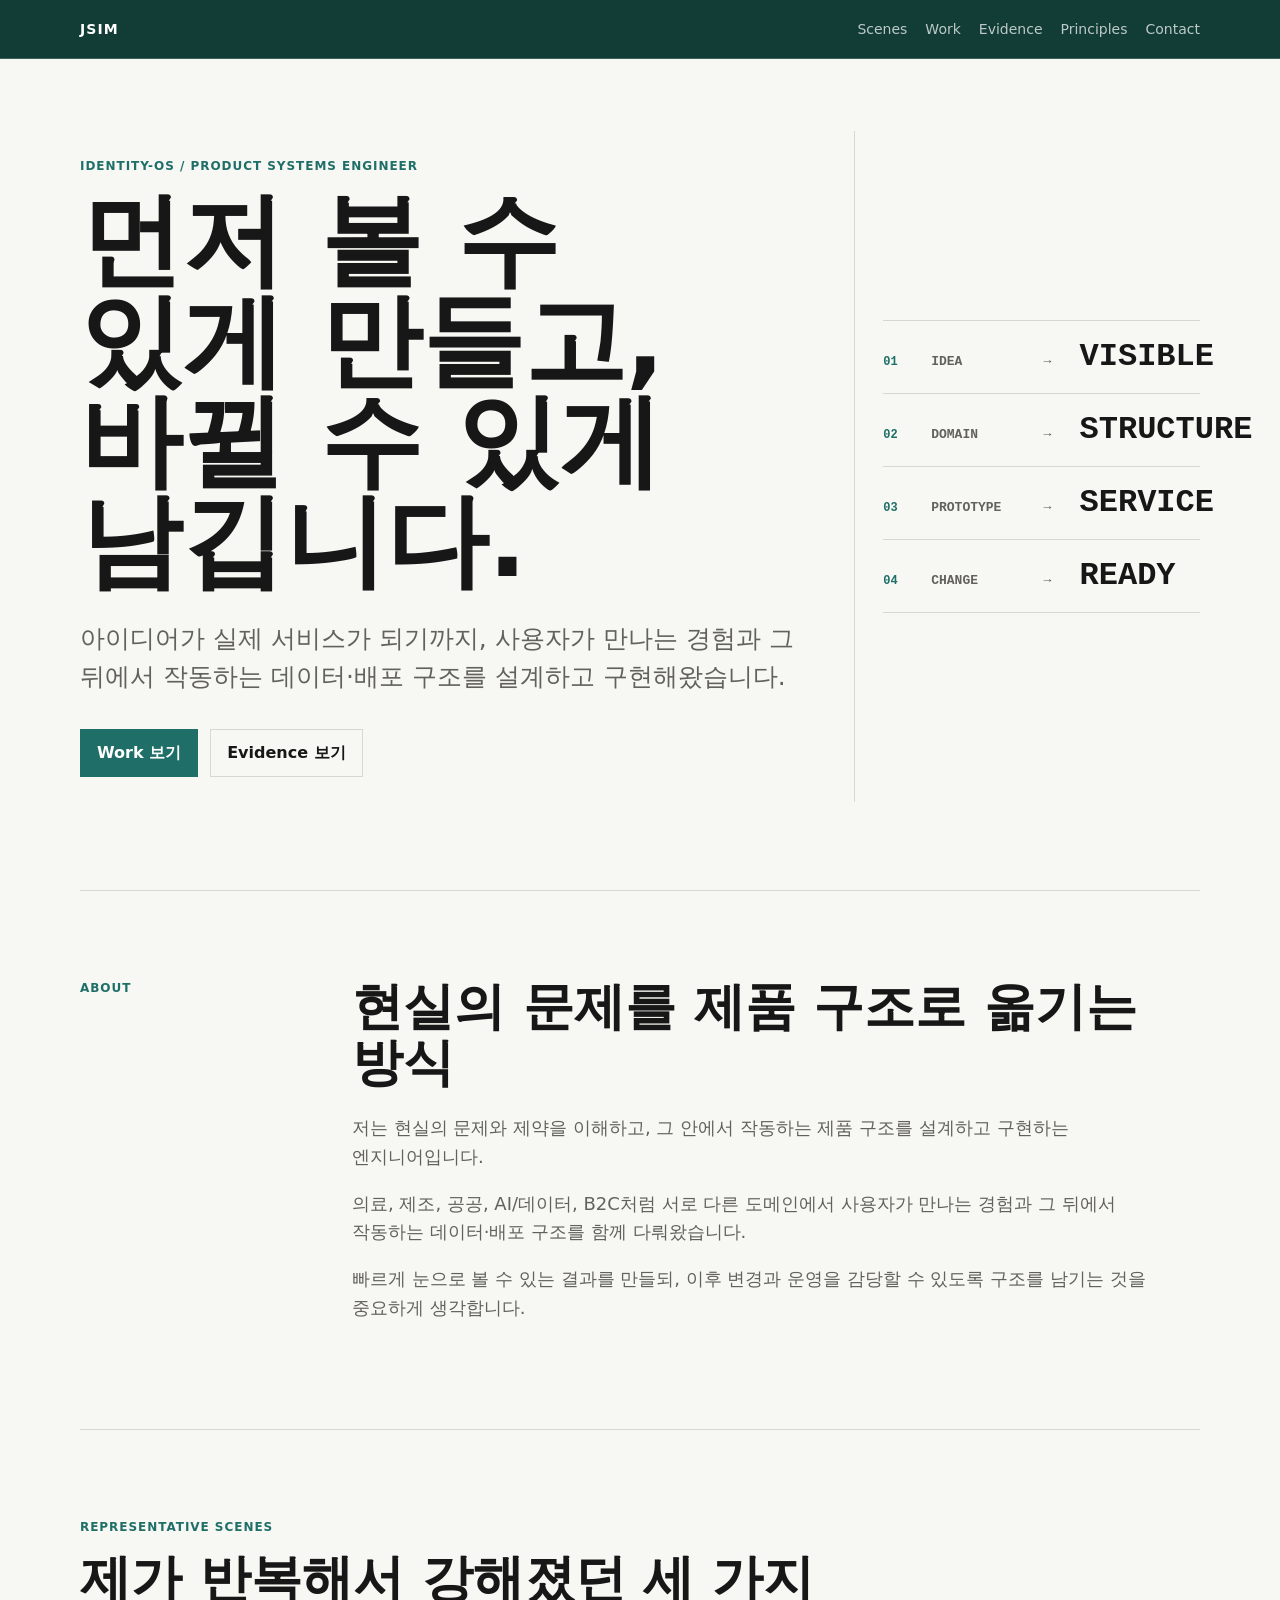
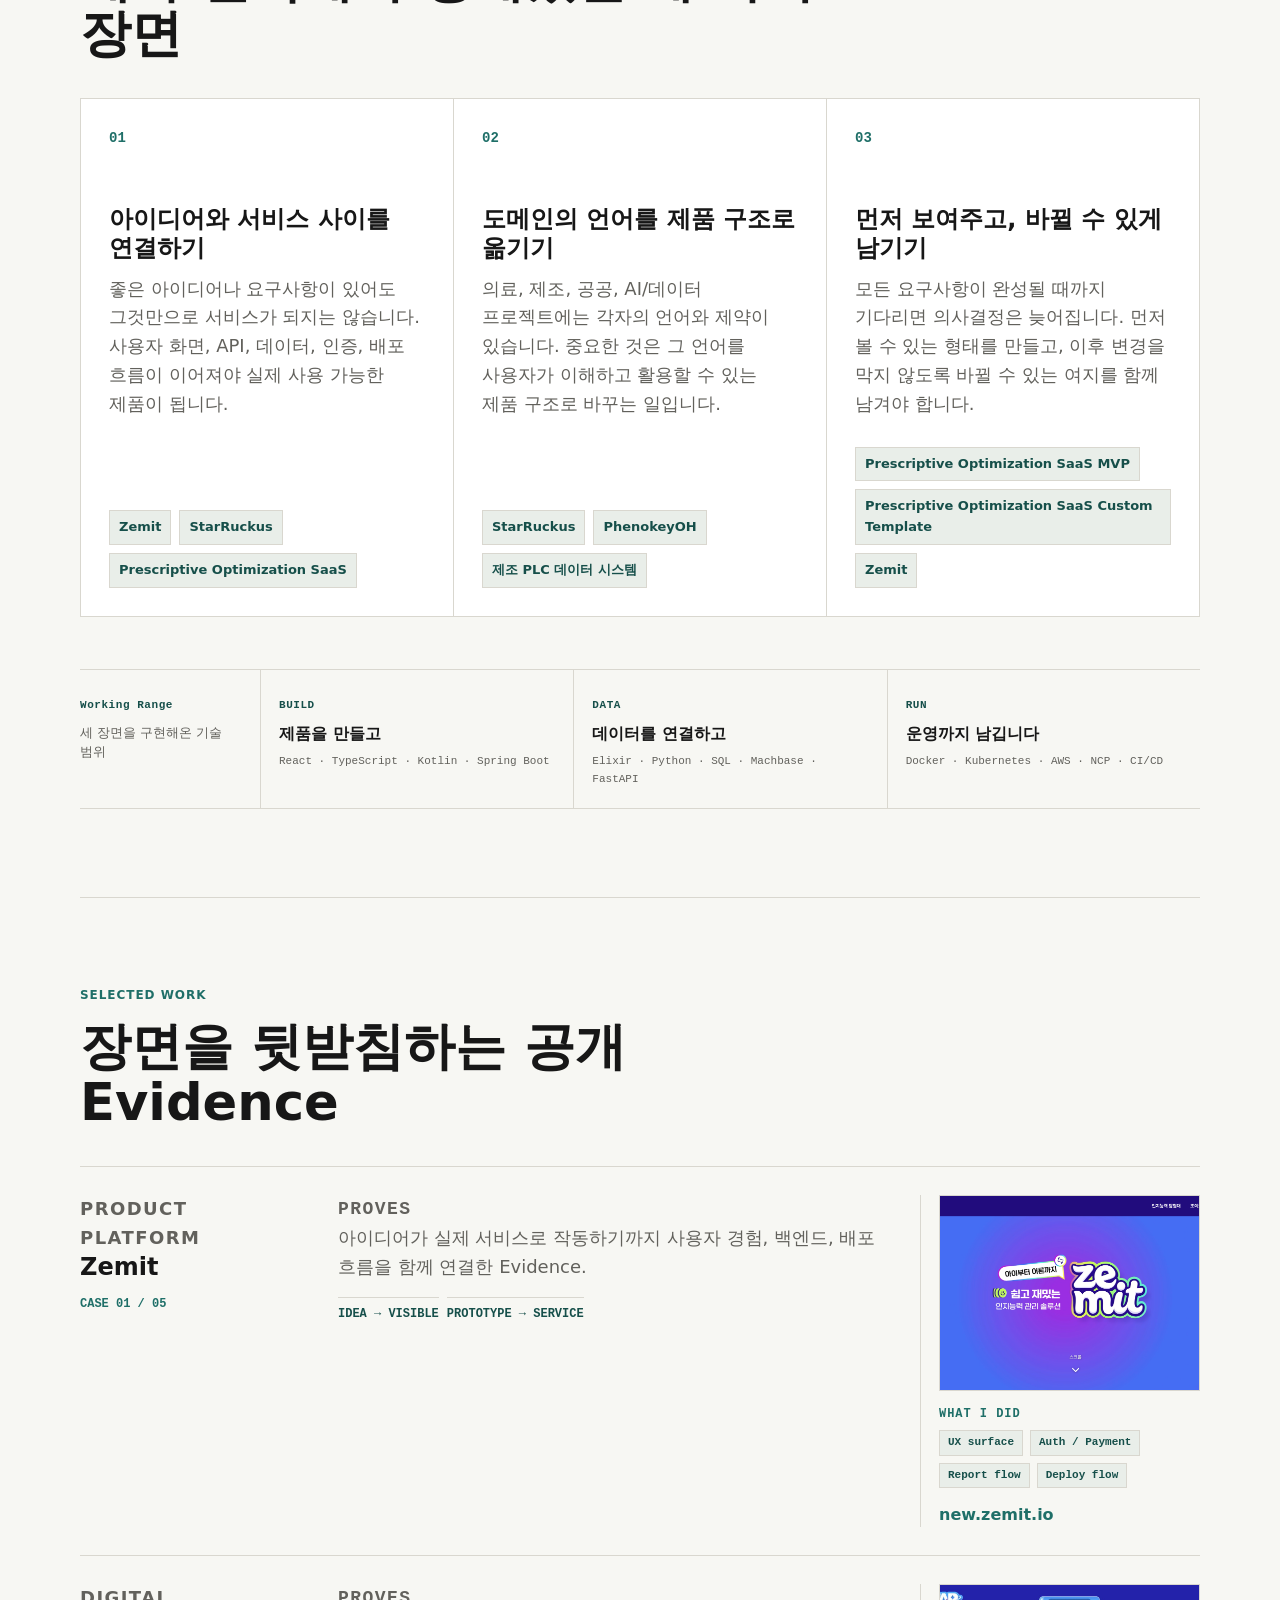
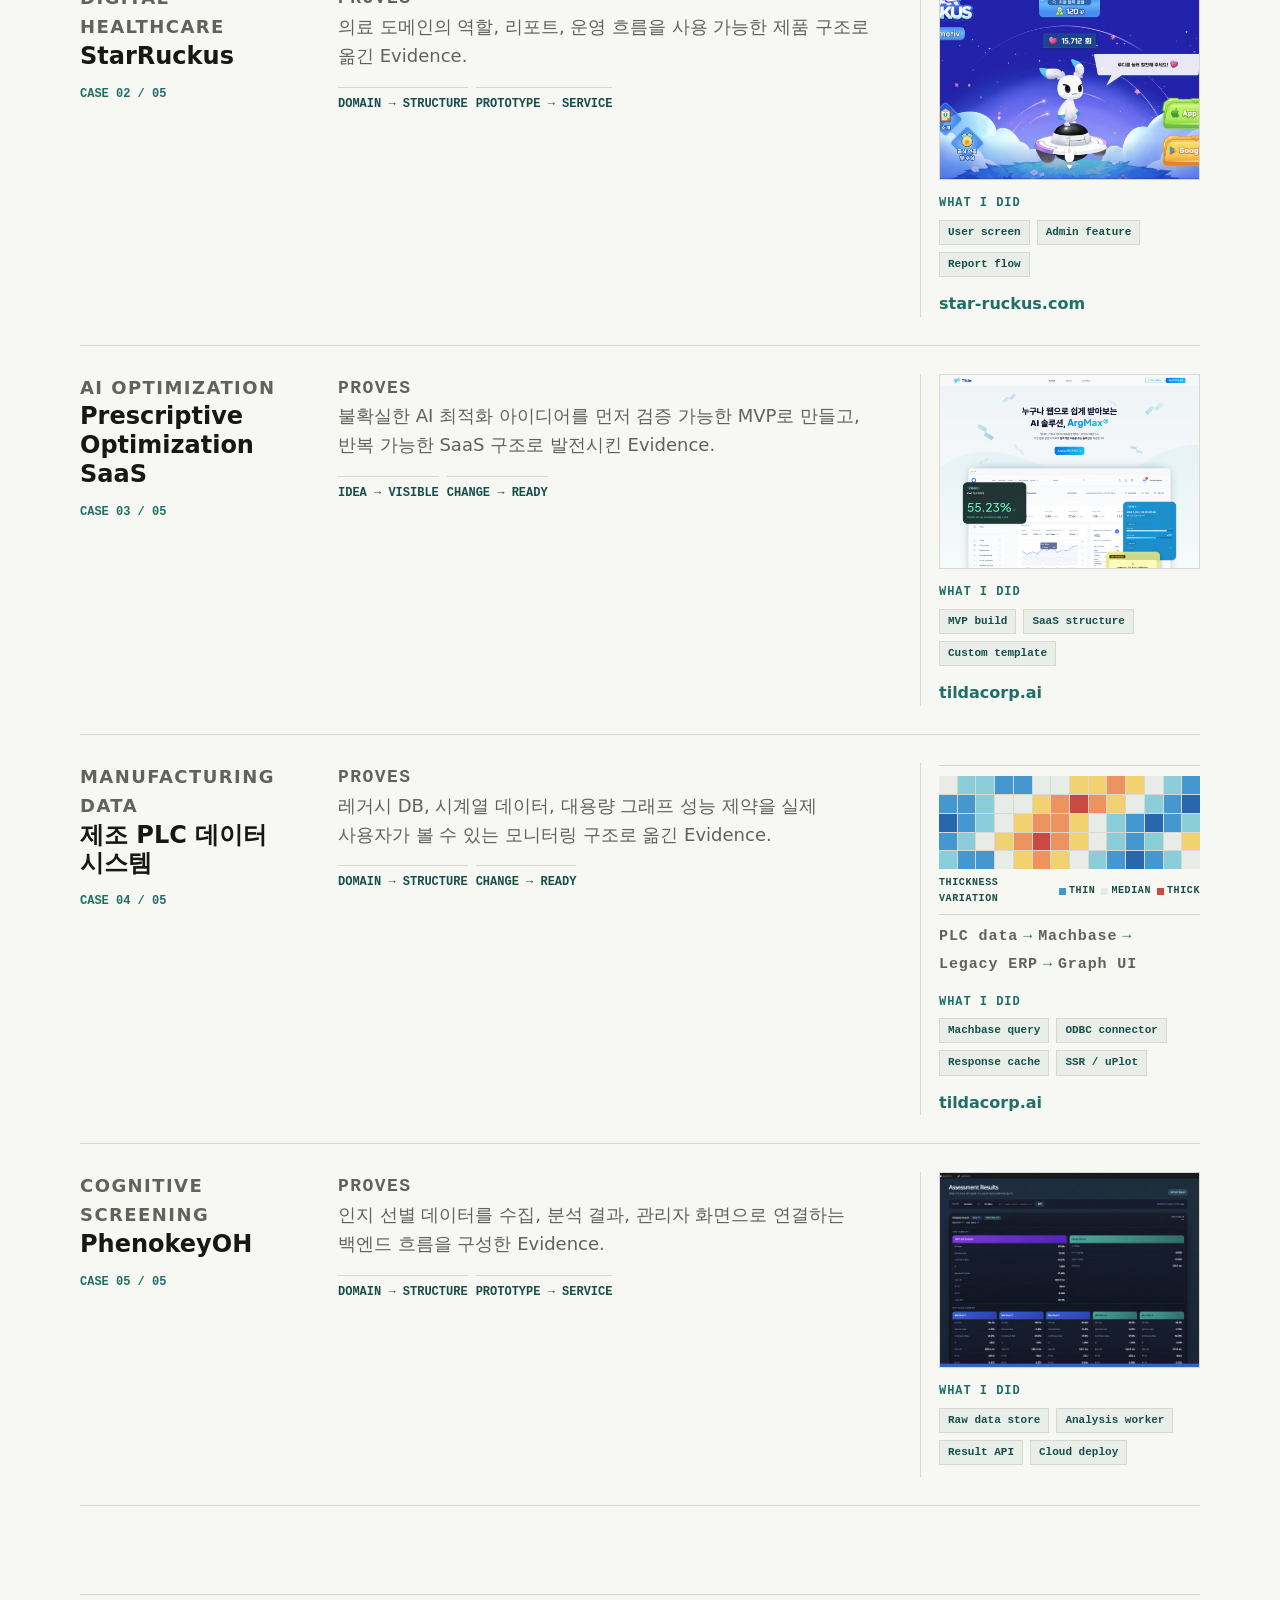
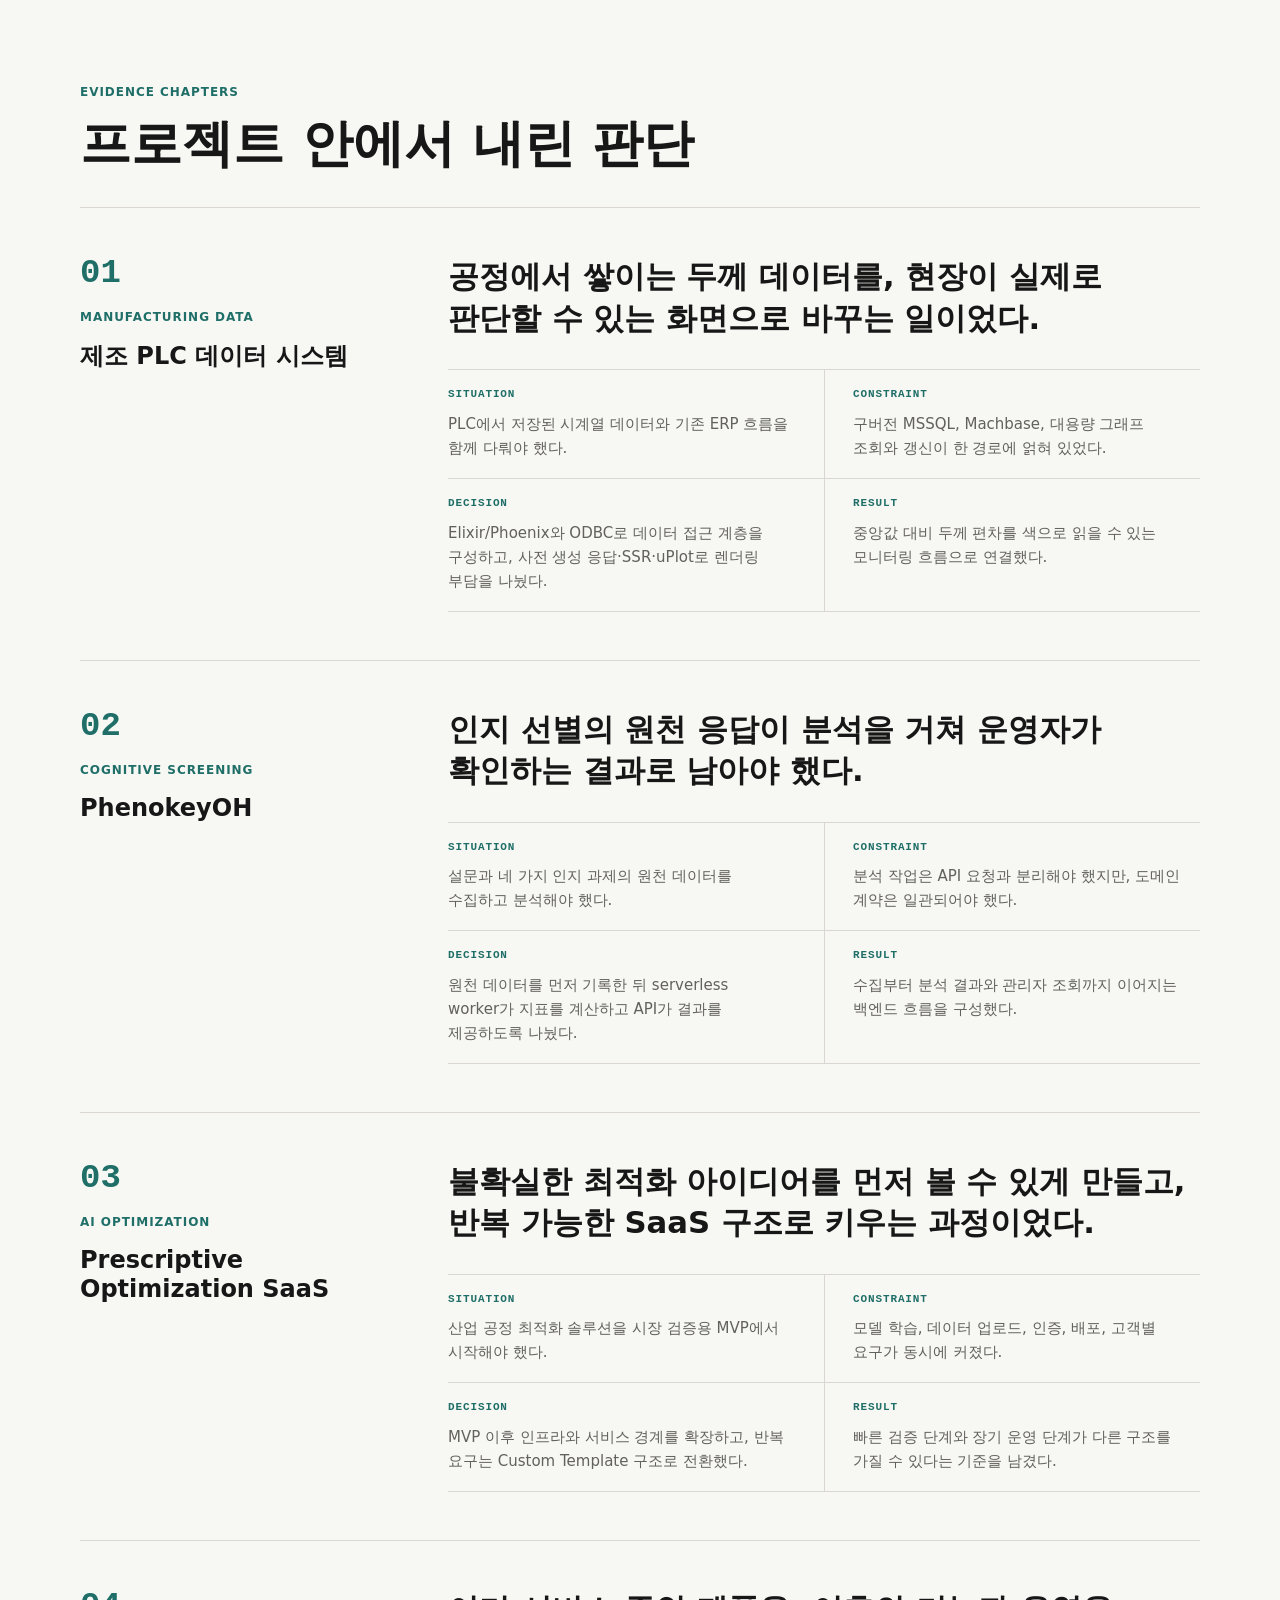
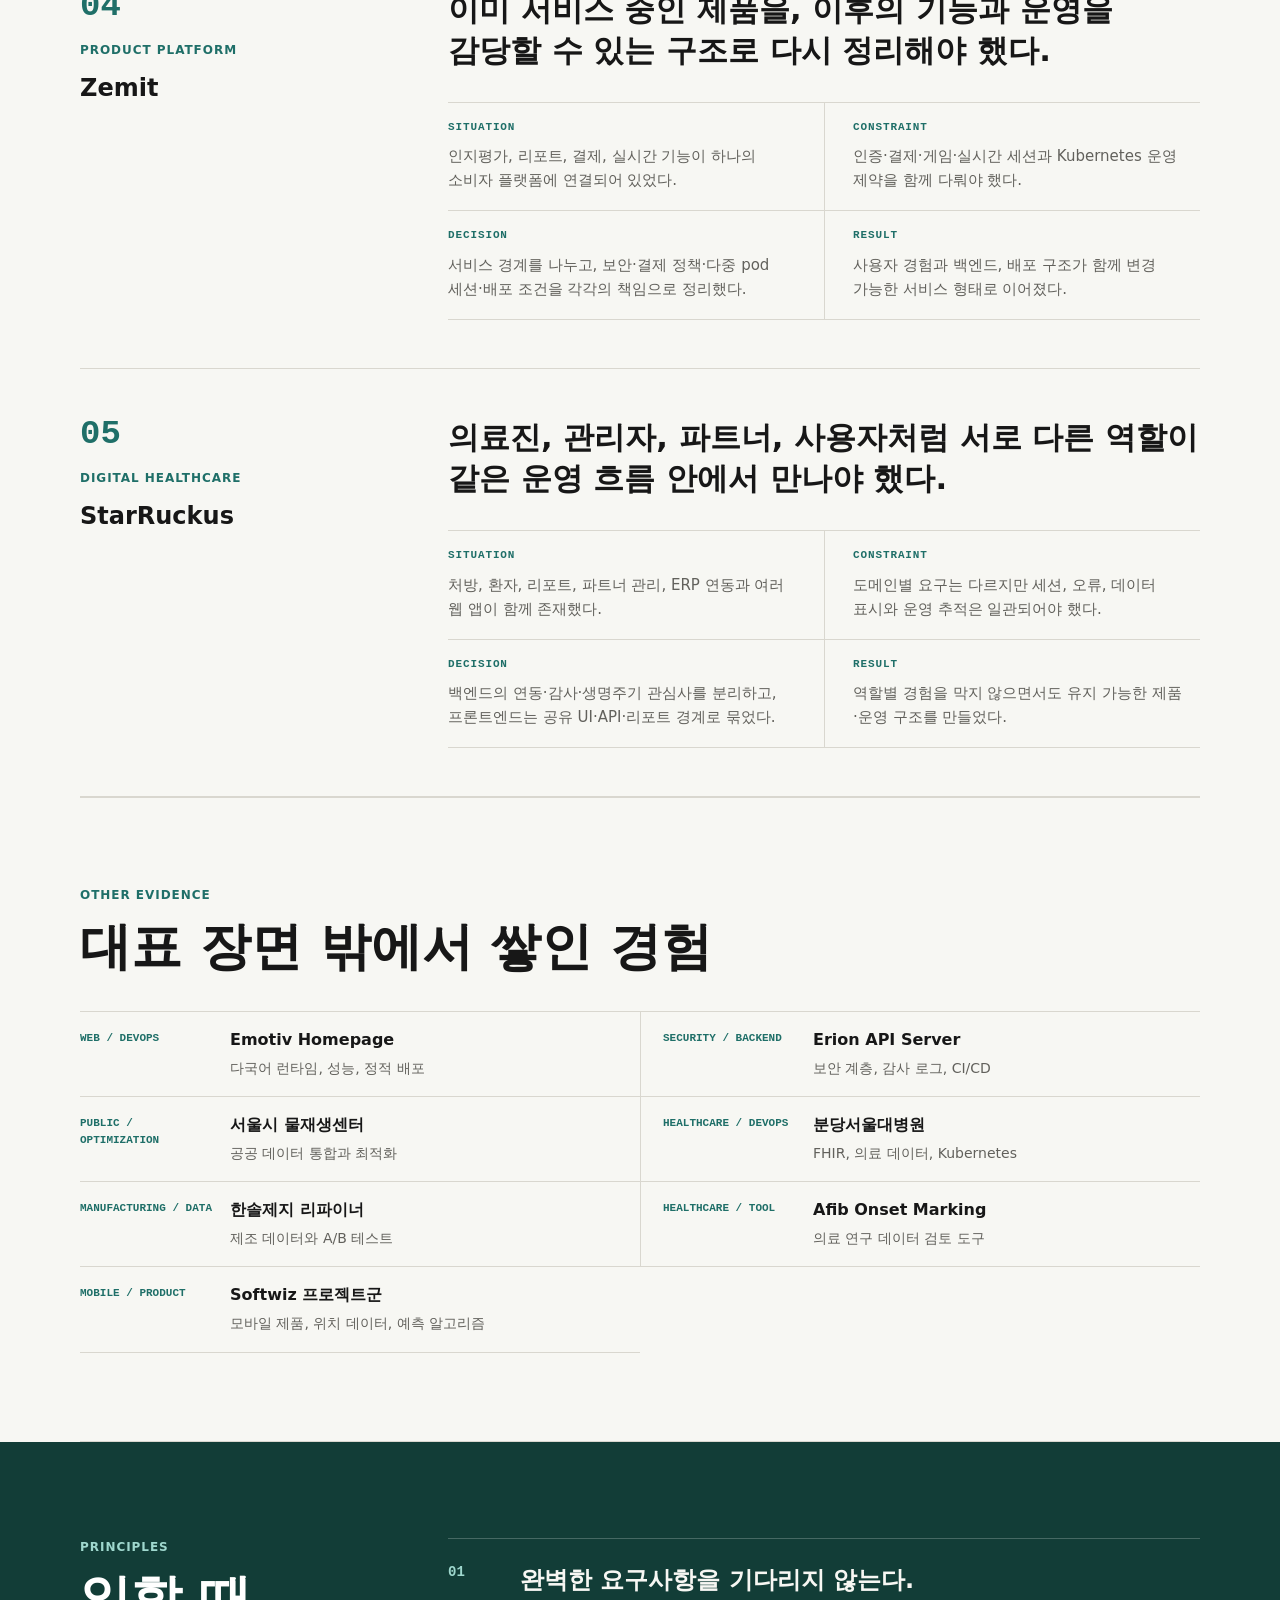
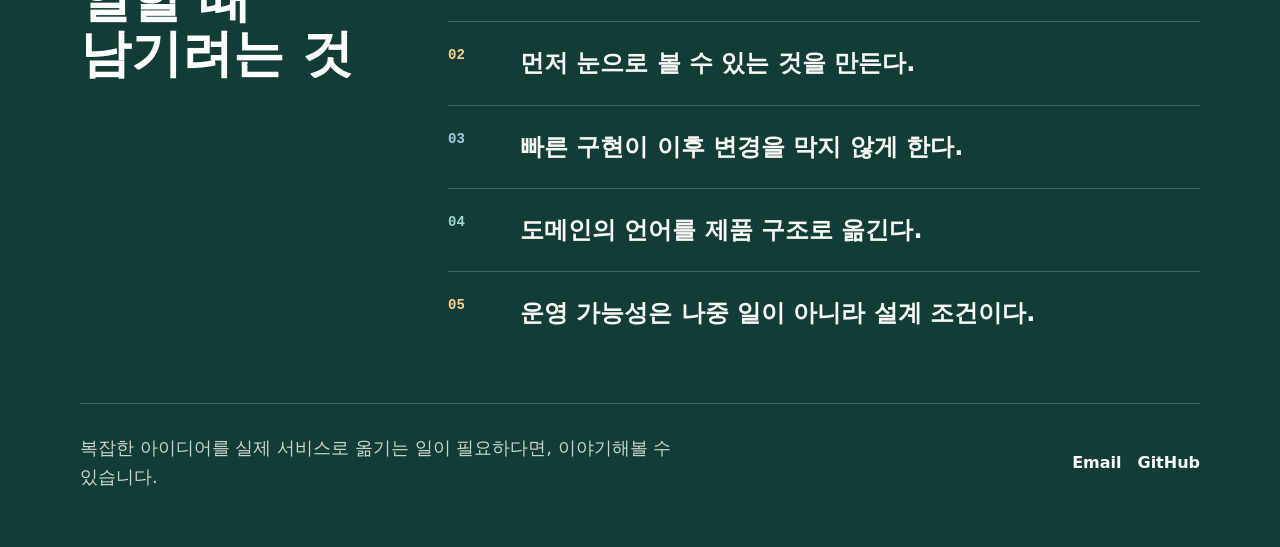
==== commit 050e62e3: "Polish public portfolio metadata and links" ====
--- a/index.html
+++ b/index.html
@@ -52,7 +52,7 @@
     <main id="top" tabindex="-1">
       <section class="hero section">
         <div class="hero-copy">
-          <p class="eyebrow">Identity-OS / Brand Page MVP</p>
+          <p class="eyebrow">Identity-OS / Product Systems Engineer</p>
           <h1>먼저 볼 수 있게 만들고, 바뀔 수 있게 남깁니다.</h1>
           <p class="hero-lead">
             아이디어가 실제 서비스가 되기까지, 사용자가 만나는 경험과 그 뒤에서
@@ -212,7 +212,7 @@
                 class="work-preview"
                 href="https://new.zemit.io/"
                 target="_blank"
-                rel="noreferrer"
+                rel="noopener noreferrer"
                 aria-label="Zemit 공개 페이지 보기 (새 창)"
               >
                 <img src="./assets/zemit-public.png" alt="Zemit 공개 페이지 캡처" />
@@ -224,7 +224,7 @@
                 <li>Report flow</li>
                 <li>Deploy flow</li>
               </ul>
-              <a href="https://new.zemit.io/" target="_blank" rel="noreferrer">
+              <a href="https://new.zemit.io/" target="_blank" rel="noopener noreferrer">
                 new.zemit.io<span class="sr-only"> (새 창)</span>
               </a>
             </div>
@@ -252,7 +252,7 @@
                 class="work-preview"
                 href="https://star-ruckus.com/"
                 target="_blank"
-                rel="noreferrer"
+                rel="noopener noreferrer"
                 aria-label="StarRuckus 공개 페이지 보기 (새 창)"
               >
                 <img
@@ -266,7 +266,7 @@
                 <li>Admin feature</li>
                 <li>Report flow</li>
               </ul>
-              <a href="https://star-ruckus.com/" target="_blank" rel="noreferrer">
+              <a href="https://star-ruckus.com/" target="_blank" rel="noopener noreferrer">
                 star-ruckus.com<span class="sr-only"> (새 창)</span>
               </a>
             </div>
@@ -302,7 +302,7 @@
                 <li>SaaS structure</li>
                 <li>Custom template</li>
               </ul>
-              <a href="https://tildacorp.ai/" target="_blank" rel="noreferrer">
+              <a href="https://tildacorp.ai/" target="_blank" rel="noopener noreferrer">
                 tildacorp.ai<span class="sr-only"> (새 창)</span>
               </a>
             </div>
@@ -355,7 +355,7 @@
                 <li>Response cache</li>
                 <li>SSR / uPlot</li>
               </ul>
-              <a href="https://tildacorp.ai/" target="_blank" rel="noreferrer">
+              <a href="https://tildacorp.ai/" target="_blank" rel="noopener noreferrer">
                 tildacorp.ai<span class="sr-only"> (새 창)</span>
               </a>
             </div>
@@ -595,7 +595,7 @@
             <p>복잡한 아이디어를 실제 서비스로 옮기는 일이 필요하다면, 이야기해볼 수 있습니다.</p>
             <div class="footer-links">
               <a href="mailto:soos7165@gmail.com">Email</a>
-              <a href="https://github.com/dev-zest" target="_blank" rel="noreferrer">
+              <a href="https://github.com/dev-zest" target="_blank" rel="noopener noreferrer">
                 GitHub<span class="sr-only"> (새 창)</span>
               </a>
             </div>
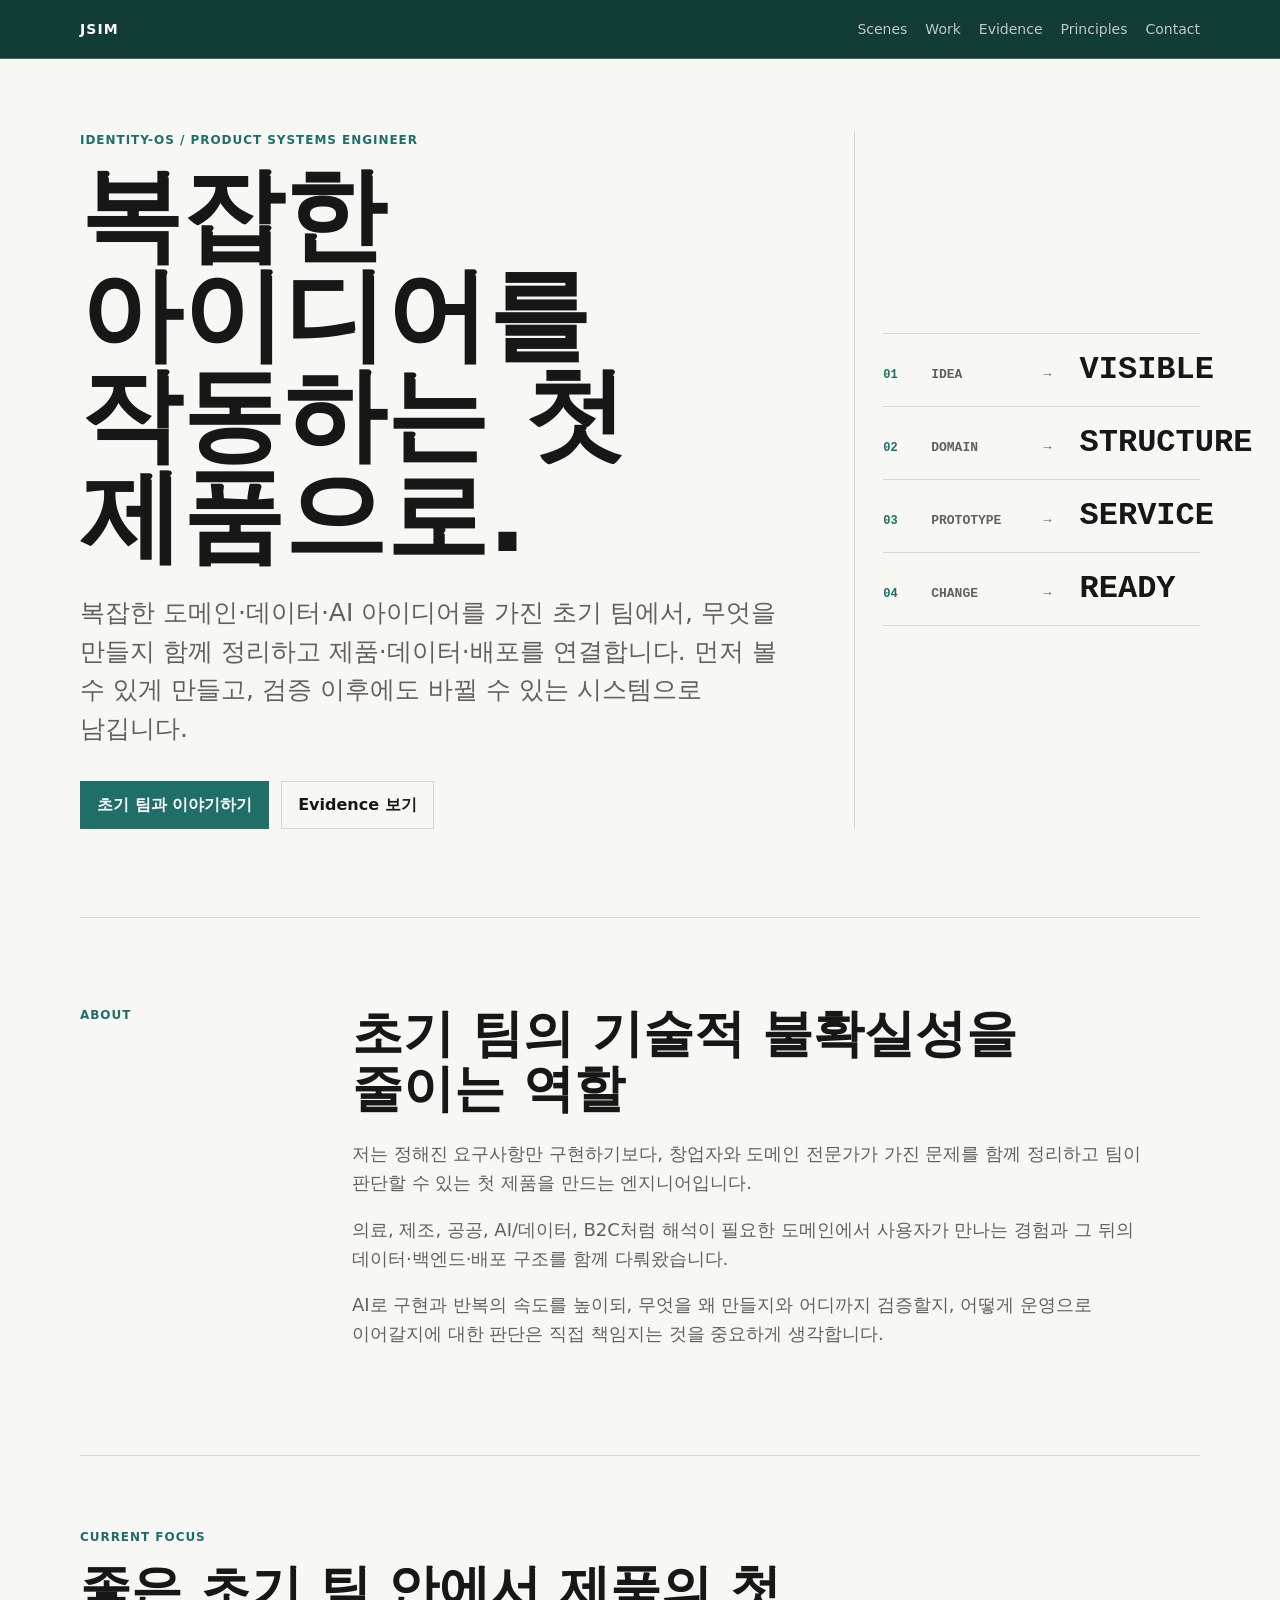
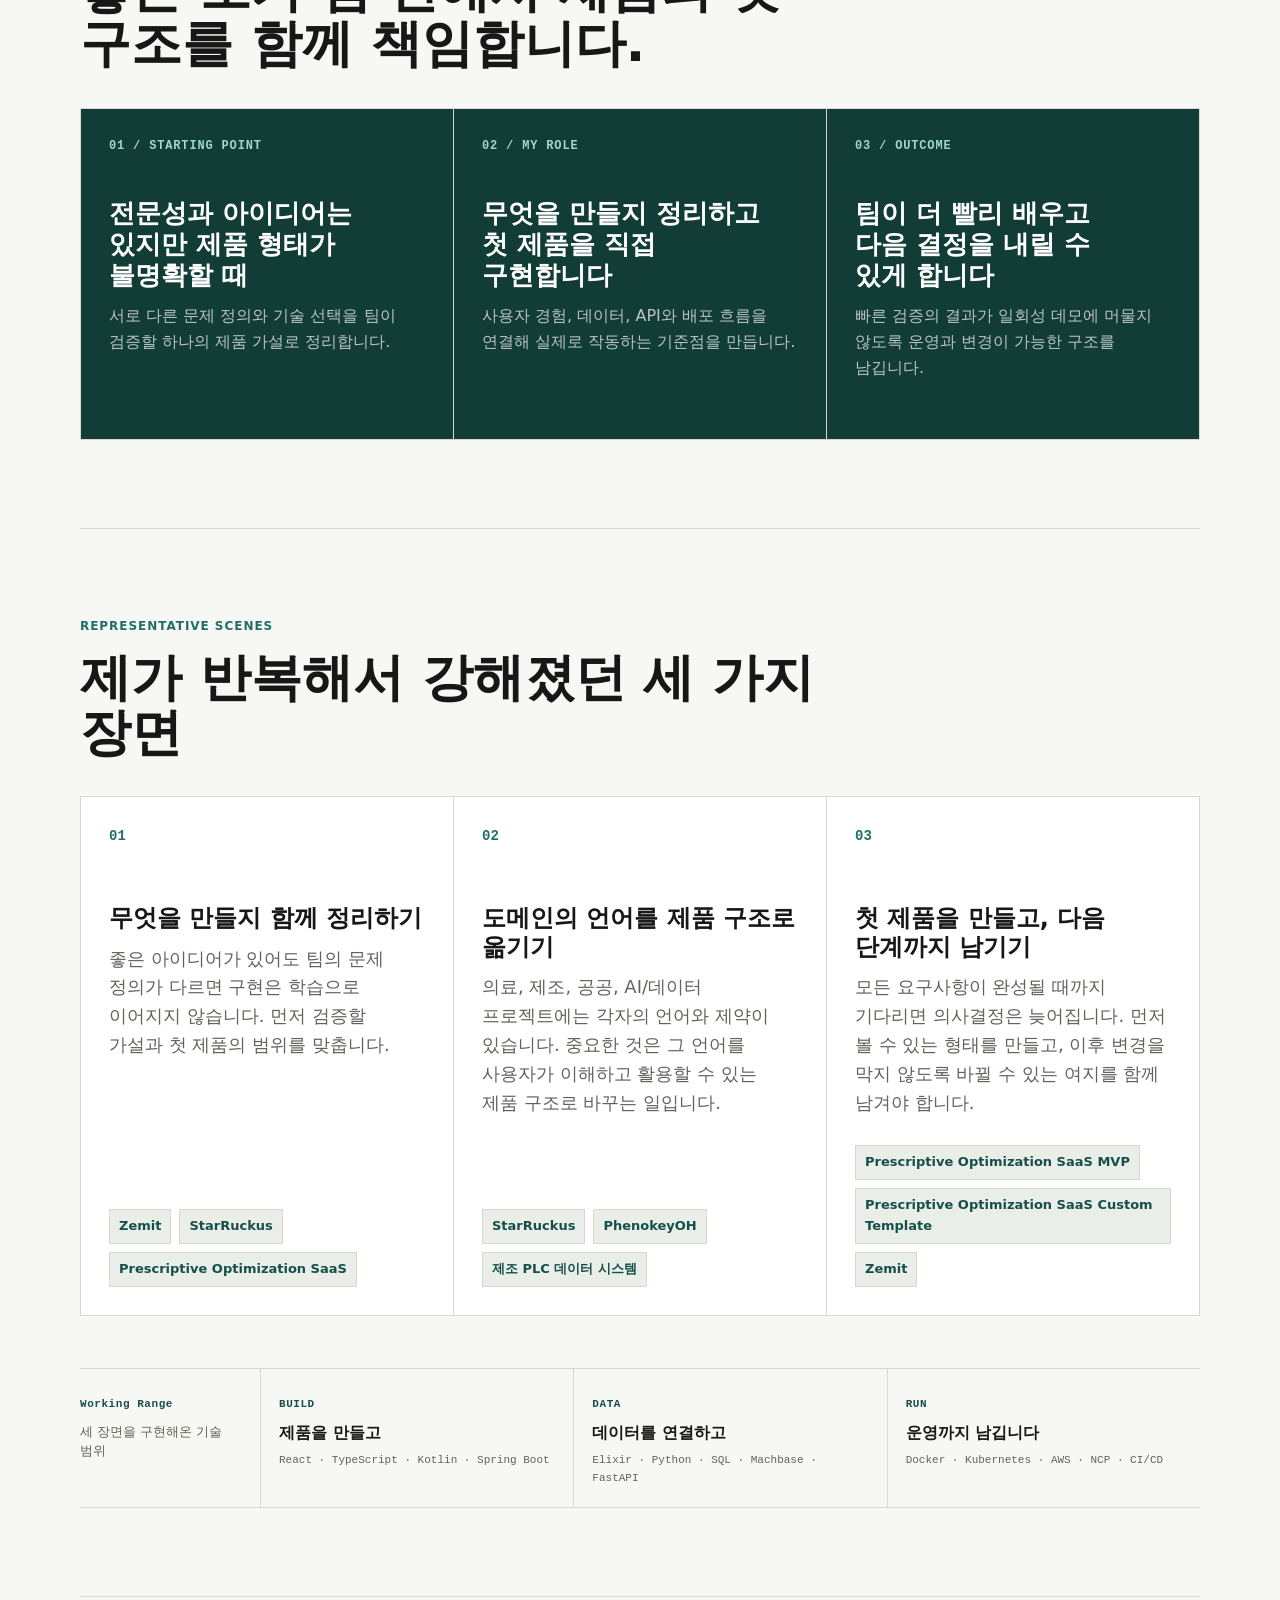
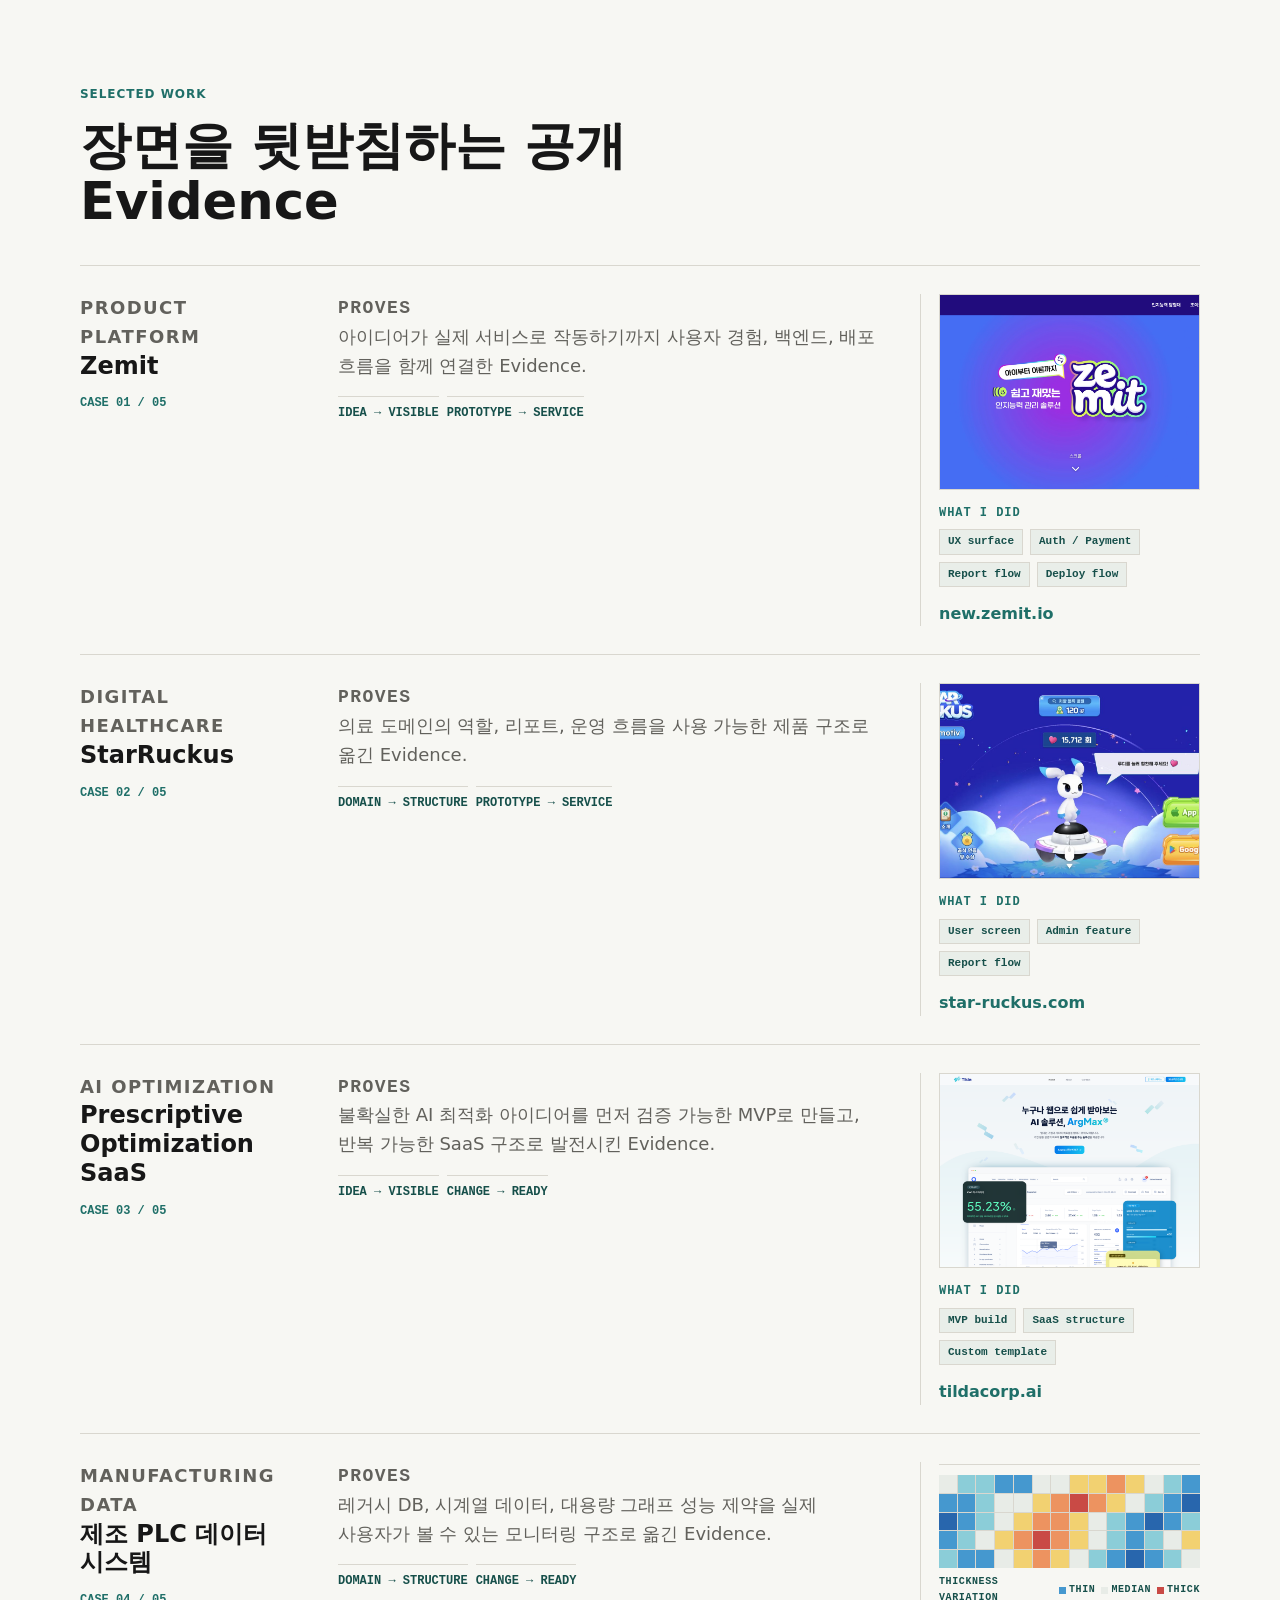
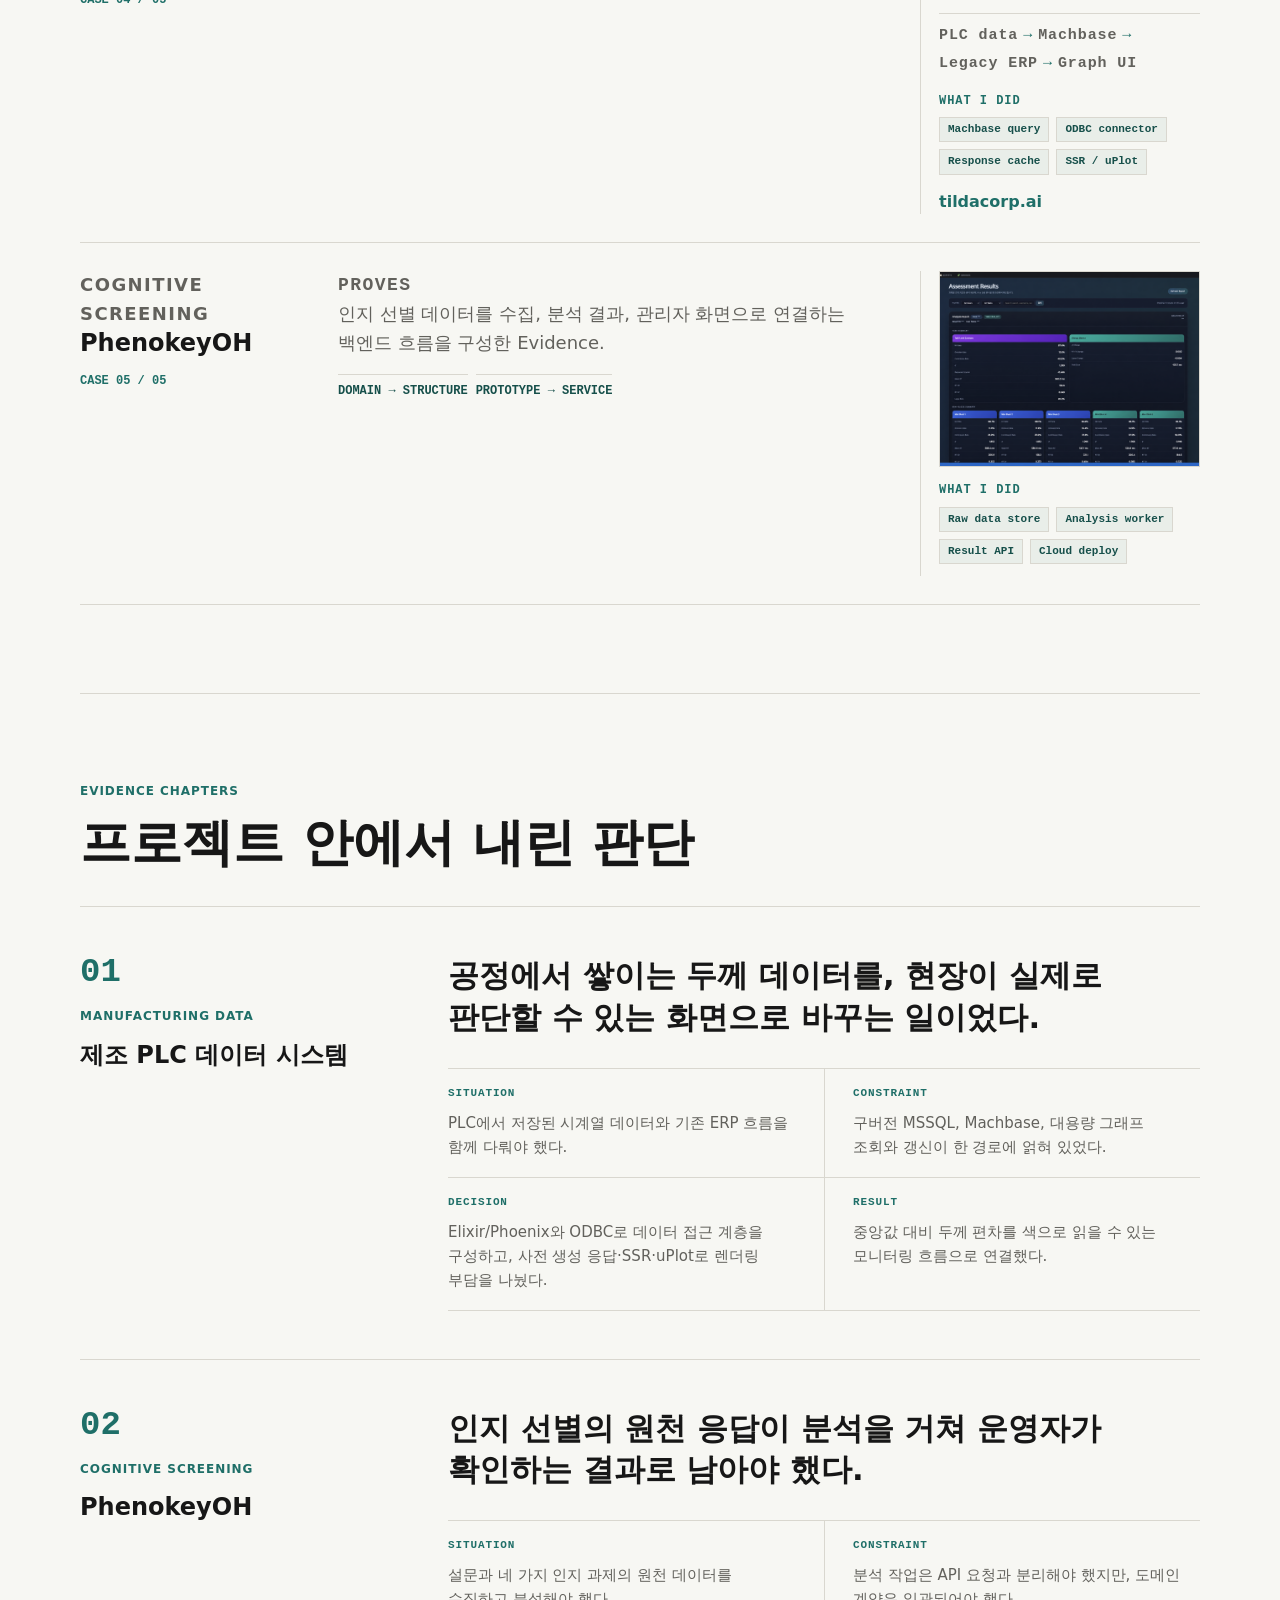
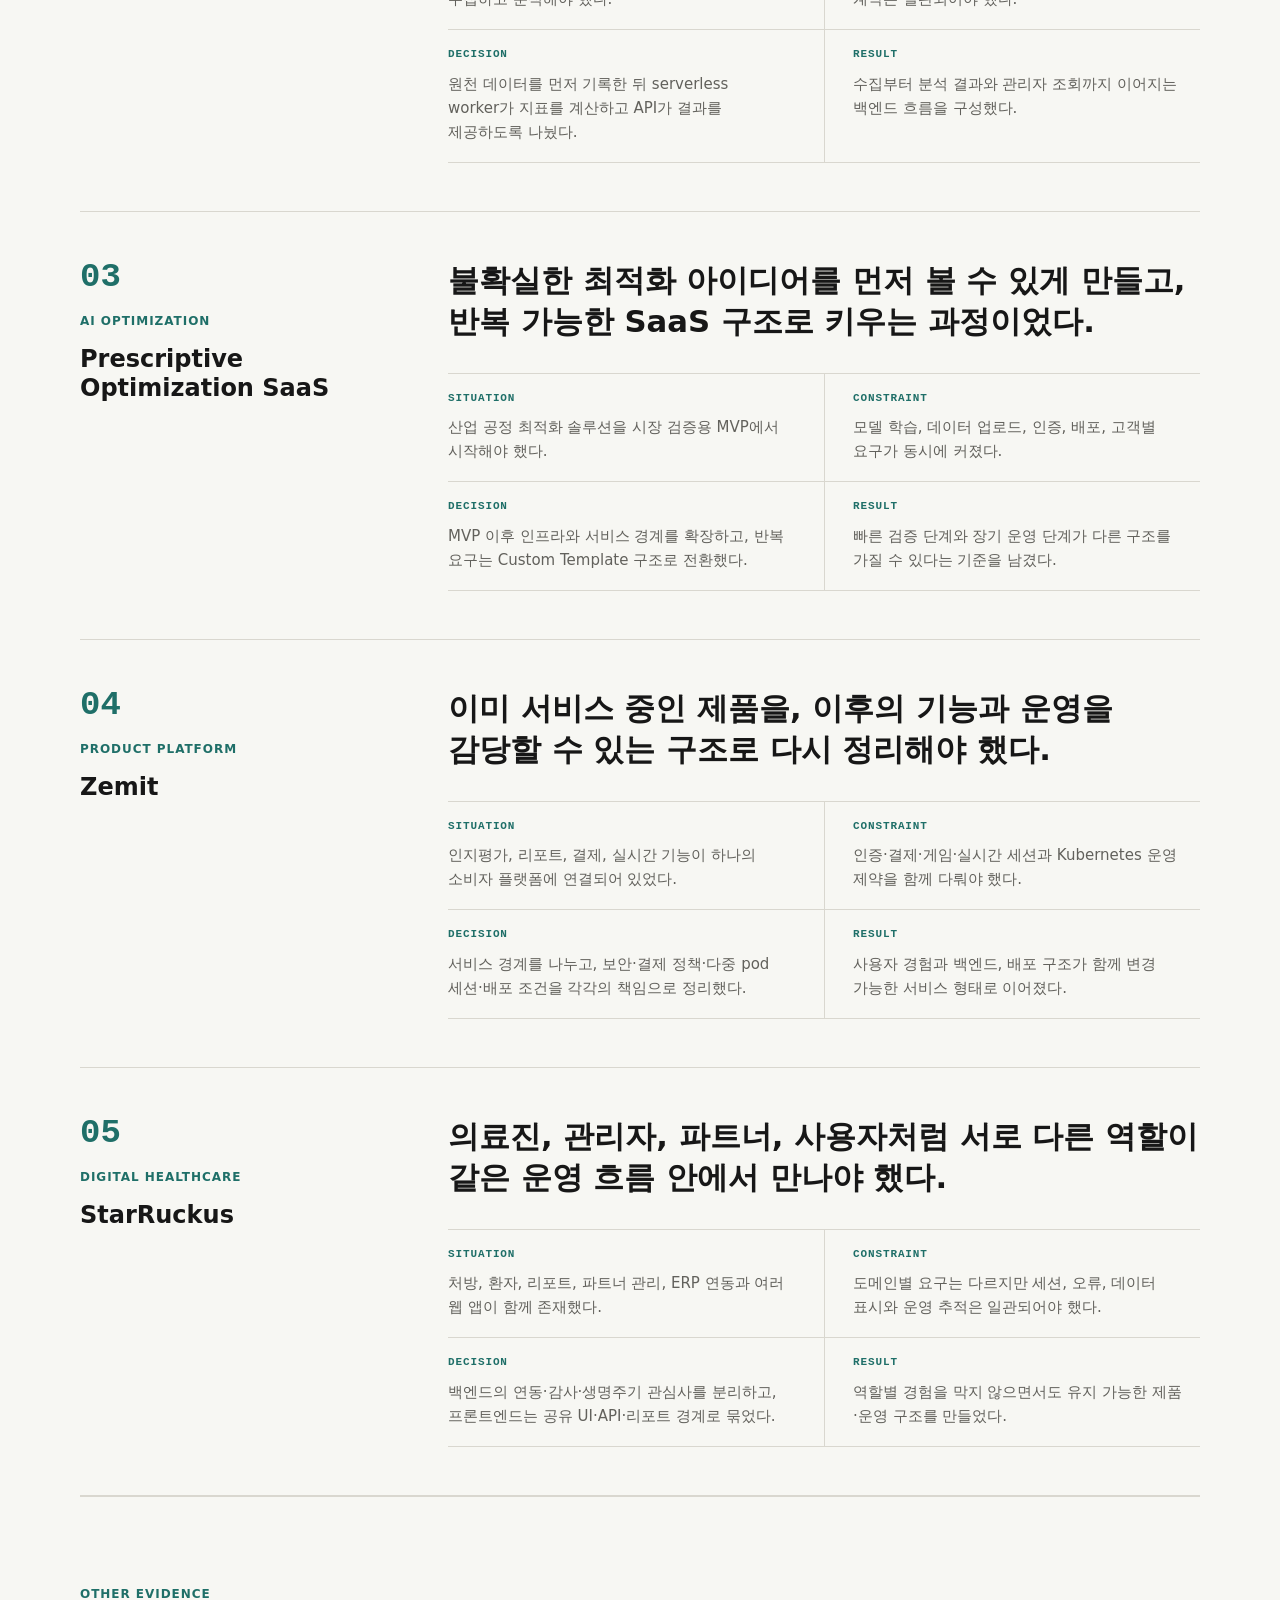
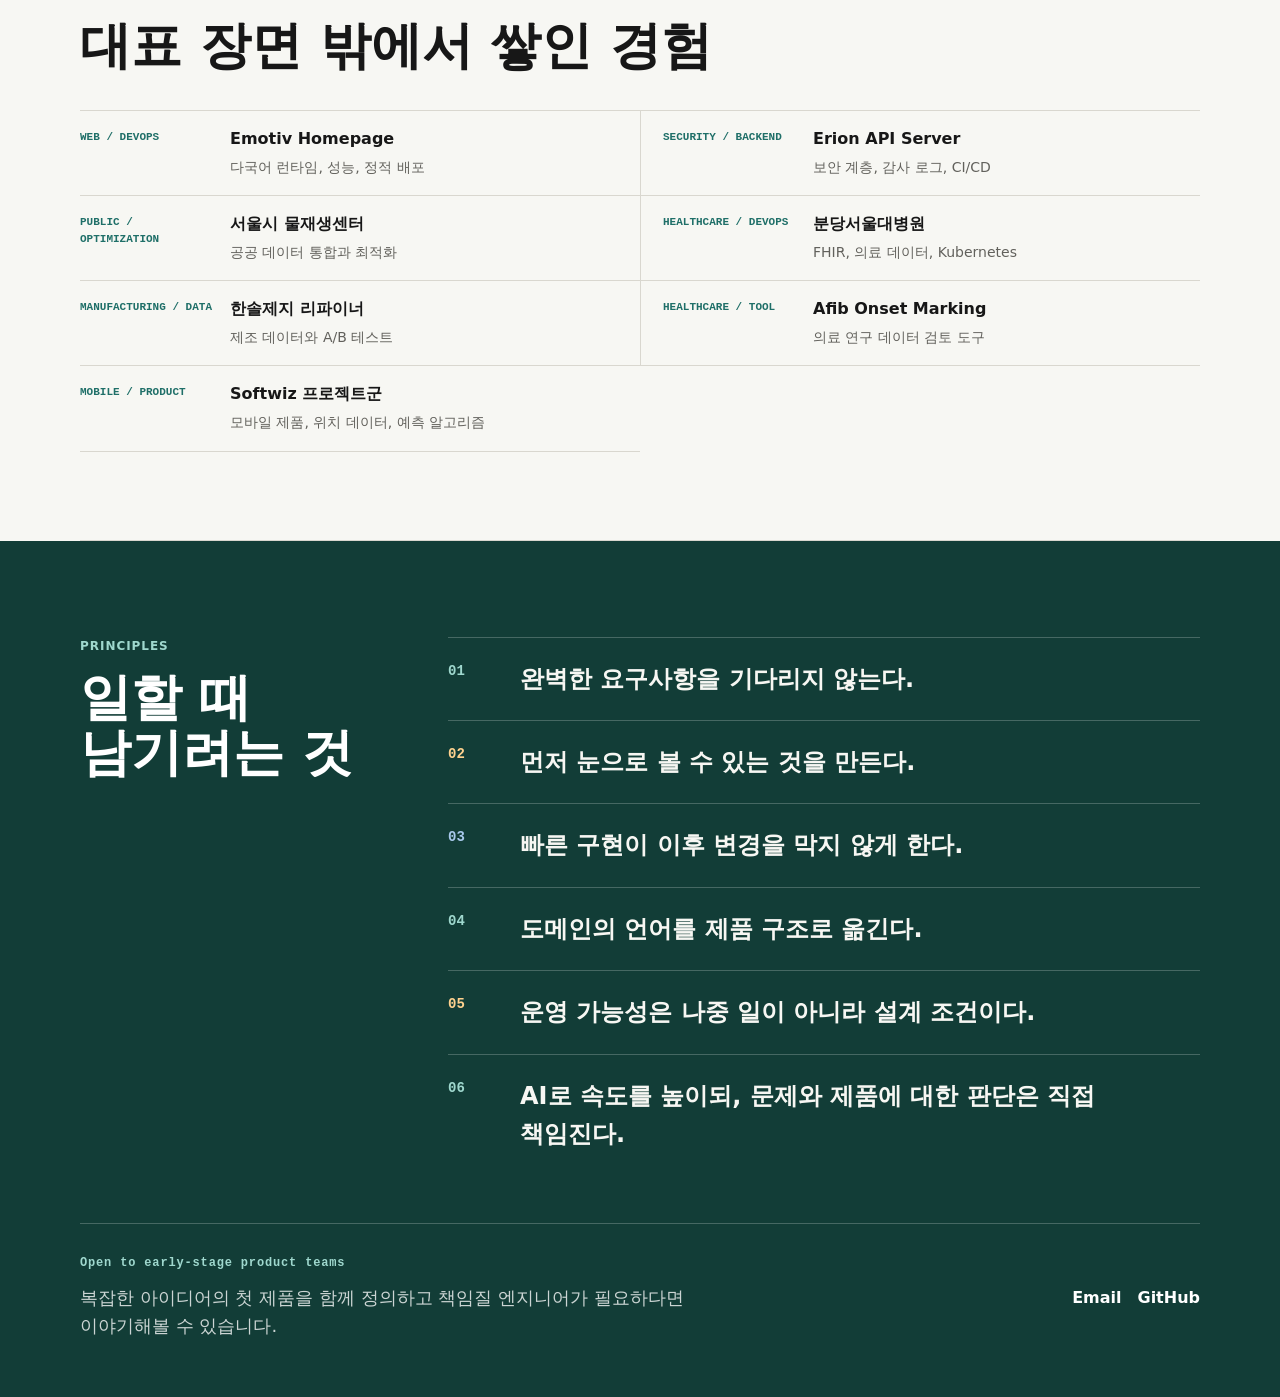
==== commit eecadd18: "Publish early product systems positioning" ====
--- a/index.html
+++ b/index.html
@@ -5,7 +5,7 @@
     <meta name="viewport" content="width=device-width, initial-scale=1" />
     <meta
       name="description"
-      content="먼저 볼 수 있게 만들고, 바뀔 수 있게 남기는 엔지니어의 브랜드 페이지"
+      content="복잡한 도메인·데이터·AI 아이디어를 작동하는 첫 제품으로 전환하는 Product Systems Engineer"
     />
     <meta name="author" content="JSIM" />
     <meta name="robots" content="index, follow" />
@@ -16,7 +16,7 @@
     <meta property="og:title" content="JSIM | Product Systems Engineer" />
     <meta
       property="og:description"
-      content="먼저 볼 수 있게 만들고, 바뀔 수 있게 남기는 엔지니어의 브랜드 페이지"
+      content="복잡한 아이디어를 팀이 판단할 수 있는 첫 제품으로 만들고, 검증 이후에도 이어갈 시스템으로 남깁니다."
     />
     <meta
       property="og:image"
@@ -28,7 +28,7 @@
     <meta name="twitter:title" content="JSIM | Product Systems Engineer" />
     <meta
       name="twitter:description"
-      content="먼저 볼 수 있게 만들고, 바뀔 수 있게 남기는 엔지니어의 브랜드 페이지"
+      content="복잡한 아이디어를 작동하는 첫 제품으로 전환하는 Product Systems Engineer"
     />
     <title>JSIM | Product Systems Engineer</title>
     <link rel="canonical" href="https://dev-zest.github.io/" />
@@ -53,14 +53,15 @@
       <section class="hero section">
         <div class="hero-copy">
           <p class="eyebrow">Identity-OS / Product Systems Engineer</p>
-          <h1>먼저 볼 수 있게 만들고, 바뀔 수 있게 남깁니다.</h1>
+          <h1>복잡한 아이디어를 작동하는 첫 제품으로.</h1>
           <p class="hero-lead">
-            아이디어가 실제 서비스가 되기까지, 사용자가 만나는 경험과 그 뒤에서
-            작동하는 데이터·배포 구조를 설계하고 구현해왔습니다.
+            복잡한 도메인·데이터·AI 아이디어를 가진 초기 팀에서, 무엇을 만들지
+            함께 정리하고 제품·데이터·배포를 연결합니다. 먼저 볼 수 있게 만들고,
+            검증 이후에도 바뀔 수 있는 시스템으로 남깁니다.
           </p>
           <div class="hero-actions" aria-label="주요 링크">
-            <a class="button primary" href="#work">Work 보기</a>
-            <a class="button" href="#scenes">Evidence 보기</a>
+            <a class="button primary" href="#contact">초기 팀과 이야기하기</a>
+            <a class="button" href="#work">Evidence 보기</a>
           </div>
         </div>
         <aside class="system-signature" aria-label="일하는 방식 시그니처">
@@ -94,19 +95,43 @@
       <section class="about section" aria-labelledby="about-title">
         <div class="section-label">About</div>
         <div class="about-copy">
-          <h2 id="about-title">현실의 문제를 제품 구조로 옮기는 방식</h2>
+          <h2 id="about-title">초기 팀의 기술적 불확실성을 줄이는 역할</h2>
           <p>
-            저는 현실의 문제와 제약을 이해하고, 그 안에서 작동하는 제품 구조를
-            설계하고 구현하는 엔지니어입니다.
+            저는 정해진 요구사항만 구현하기보다, 창업자와 도메인 전문가가 가진
+            문제를 함께 정리하고 팀이 판단할 수 있는 첫 제품을 만드는 엔지니어입니다.
           </p>
           <p>
-            의료, 제조, 공공, AI/데이터, B2C처럼 서로 다른 도메인에서 사용자가
-            만나는 경험과 그 뒤에서 작동하는 데이터·배포 구조를 함께 다뤄왔습니다.
+            의료, 제조, 공공, AI/데이터, B2C처럼 해석이 필요한 도메인에서 사용자가
+            만나는 경험과 그 뒤의 데이터·백엔드·배포 구조를 함께 다뤄왔습니다.
           </p>
           <p>
-            빠르게 눈으로 볼 수 있는 결과를 만들되, 이후 변경과 운영을 감당할 수
-            있도록 구조를 남기는 것을 중요하게 생각합니다.
+            AI로 구현과 반복의 속도를 높이되, 무엇을 왜 만들지와 어디까지 검증할지,
+            어떻게 운영으로 이어갈지에 대한 판단은 직접 책임지는 것을 중요하게 생각합니다.
           </p>
+        </div>
+      </section>
+
+      <section class="focus section" aria-labelledby="focus-title">
+        <div class="section-heading">
+          <div class="section-label">Current Focus</div>
+          <h2 id="focus-title">좋은 초기 팀 안에서 제품의 첫 구조를 함께 책임합니다.</h2>
+        </div>
+        <div class="focus-grid">
+          <article class="focus-item">
+            <span>01 / STARTING POINT</span>
+            <h3>전문성과 아이디어는 있지만 제품 형태가 불명확할 때</h3>
+            <p>서로 다른 문제 정의와 기술 선택을 팀이 검증할 하나의 제품 가설로 정리합니다.</p>
+          </article>
+          <article class="focus-item">
+            <span>02 / MY ROLE</span>
+            <h3>무엇을 만들지 정리하고 첫 제품을 직접 구현합니다</h3>
+            <p>사용자 경험, 데이터, API와 배포 흐름을 연결해 실제로 작동하는 기준점을 만듭니다.</p>
+          </article>
+          <article class="focus-item">
+            <span>03 / OUTCOME</span>
+            <h3>팀이 더 빨리 배우고 다음 결정을 내릴 수 있게 합니다</h3>
+            <p>빠른 검증의 결과가 일회성 데모에 머물지 않도록 운영과 변경이 가능한 구조를 남깁니다.</p>
+          </article>
         </div>
       </section>
 
@@ -118,11 +143,10 @@
         <div class="scene-list">
           <article class="scene">
             <div class="scene-number">01</div>
-            <h3>아이디어와 서비스 사이를 연결하기</h3>
+            <h3>무엇을 만들지 함께 정리하기</h3>
             <p>
-              좋은 아이디어나 요구사항이 있어도 그것만으로 서비스가 되지는
-              않습니다. 사용자 화면, API, 데이터, 인증, 배포 흐름이 이어져야
-              실제 사용 가능한 제품이 됩니다.
+              좋은 아이디어가 있어도 팀의 문제 정의가 다르면 구현은 학습으로
+              이어지지 않습니다. 먼저 검증할 가설과 첫 제품의 범위를 맞춥니다.
             </p>
             <ul class="evidence-list" aria-label="대표 Evidence">
               <li>Zemit</li>
@@ -148,7 +172,7 @@
 
           <article class="scene">
             <div class="scene-number">03</div>
-            <h3>먼저 보여주고, 바뀔 수 있게 남기기</h3>
+            <h3>첫 제품을 만들고, 다음 단계까지 남기기</h3>
             <p>
               모든 요구사항이 완성될 때까지 기다리면 의사결정은 늦어집니다.
               먼저 볼 수 있는 형태를 만들고, 이후 변경을 막지 않도록 바뀔 수
@@ -590,9 +614,13 @@
             <li>빠른 구현이 이후 변경을 막지 않게 한다.</li>
             <li>도메인의 언어를 제품 구조로 옮긴다.</li>
             <li>운영 가능성은 나중 일이 아니라 설계 조건이다.</li>
+            <li>AI로 속도를 높이되, 문제와 제품에 대한 판단은 직접 책임진다.</li>
           </ol>
           <footer id="contact" class="site-footer">
-            <p>복잡한 아이디어를 실제 서비스로 옮기는 일이 필요하다면, 이야기해볼 수 있습니다.</p>
+            <div>
+              <span class="footer-kicker">Open to early-stage product teams</span>
+              <p>복잡한 아이디어의 첫 제품을 함께 정의하고 책임질 엔지니어가 필요하다면 이야기해볼 수 있습니다.</p>
+            </div>
             <div class="footer-links">
               <a href="mailto:soos7165@gmail.com">Email</a>
               <a href="https://github.com/dev-zest" target="_blank" rel="noopener noreferrer">
--- a/styles.css
+++ b/styles.css
@@ -267,10 +267,56 @@
 
 .about-copy p,
 .scene p,
+.focus-item p,
 .work-item p,
 .site-footer p {
   color: var(--muted);
   font-size: 18px;
+}
+
+.focus {
+  padding-top: 72px;
+}
+
+.focus-grid {
+  display: grid;
+  grid-template-columns: repeat(3, 1fr);
+  gap: 1px;
+  border: 1px solid var(--line);
+  background: var(--line);
+}
+
+.focus-item {
+  min-height: 330px;
+  padding: 28px;
+  background: #123d37;
+  color: #fff;
+}
+
+.focus-item span,
+.footer-kicker {
+  display: block;
+  margin-bottom: 42px;
+  color: #9fd8ce;
+  font-family: ui-monospace, SFMono-Regular, Menlo, Monaco, Consolas, monospace;
+  font-size: 12px;
+  font-weight: 800;
+  letter-spacing: 0.07em;
+}
+
+.focus-item h3 {
+  max-width: 290px;
+  font-size: 26px;
+}
+
+.focus-item p {
+  margin-bottom: 0;
+  color: rgb(255 255 255 / 70%);
+  font-size: 16px;
+}
+
+.footer-kicker {
+  margin-bottom: 10px;
 }
 
 .section-heading {
@@ -868,6 +914,14 @@
     grid-template-columns: 1fr;
   }
 
+  .focus-grid {
+    grid-template-columns: 1fr;
+  }
+
+  .focus-item {
+    min-height: 0;
+  }
+
   .scene {
     min-height: auto;
   }
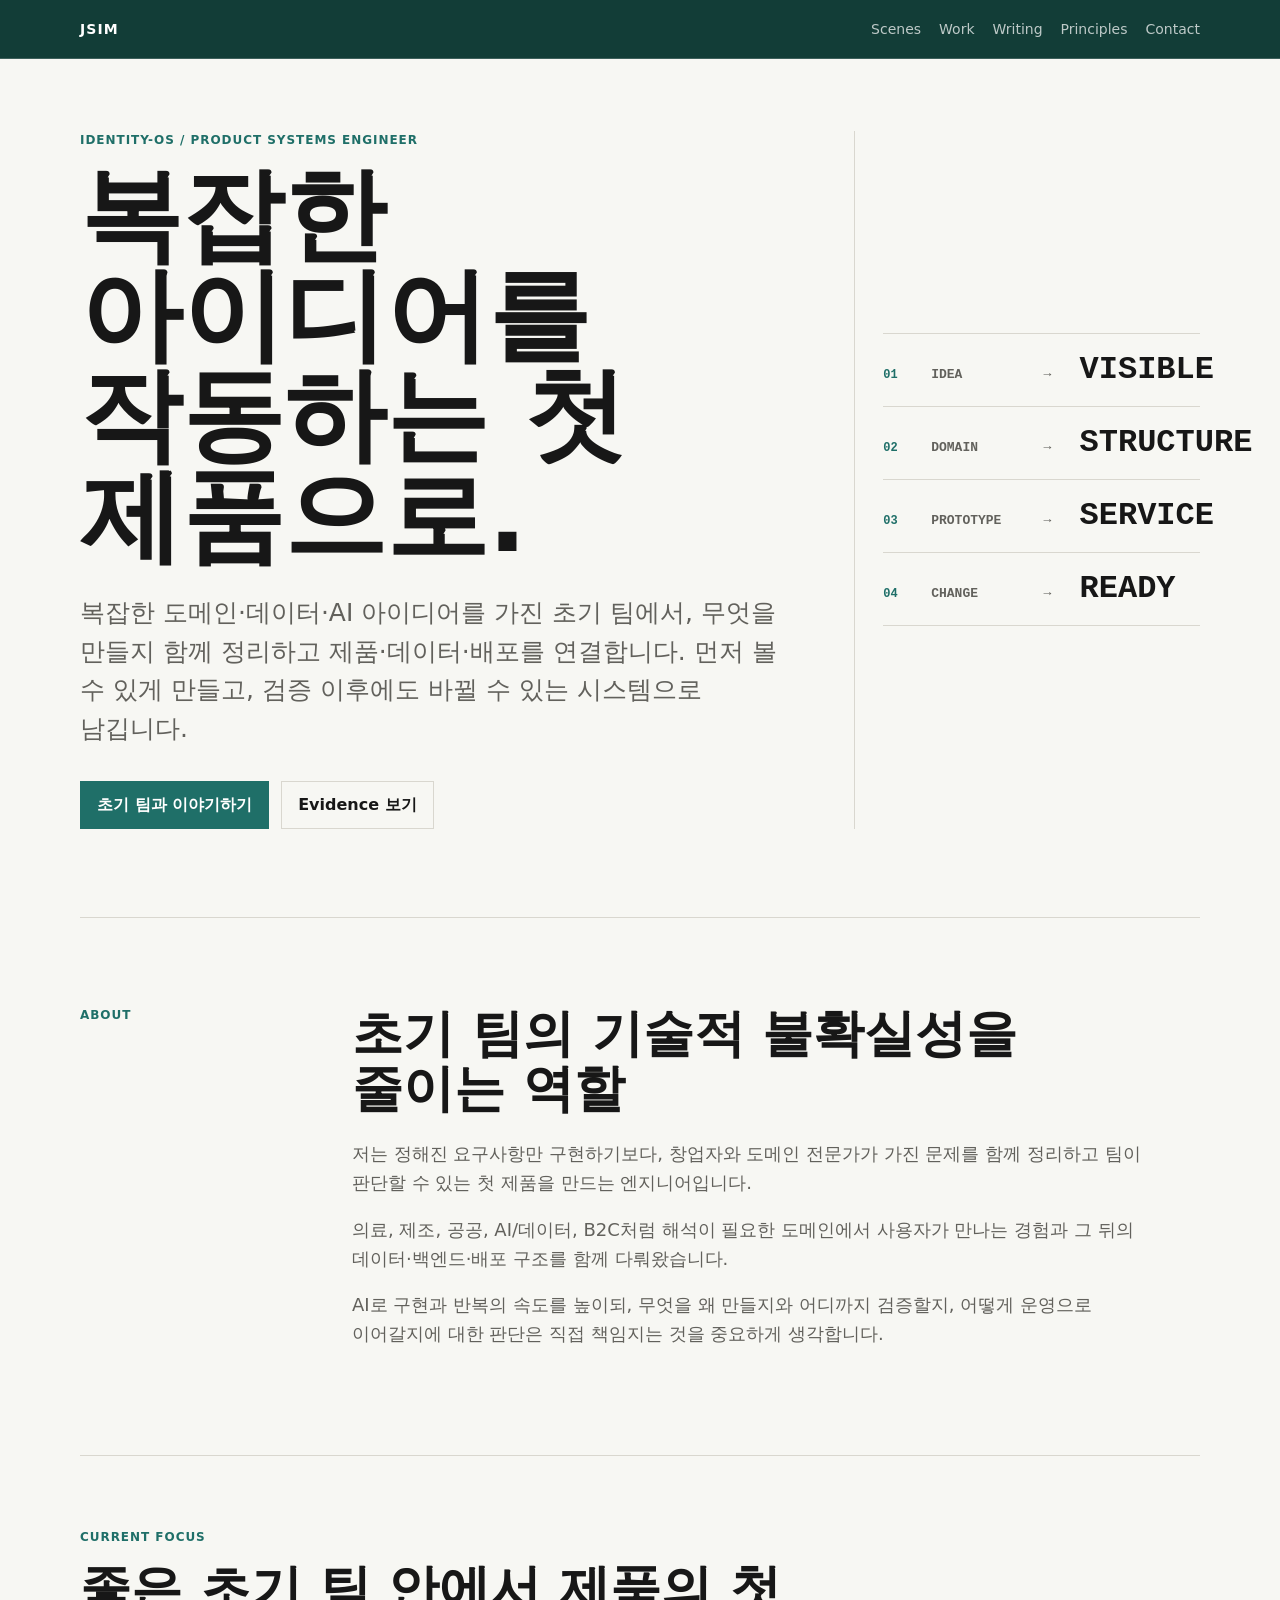
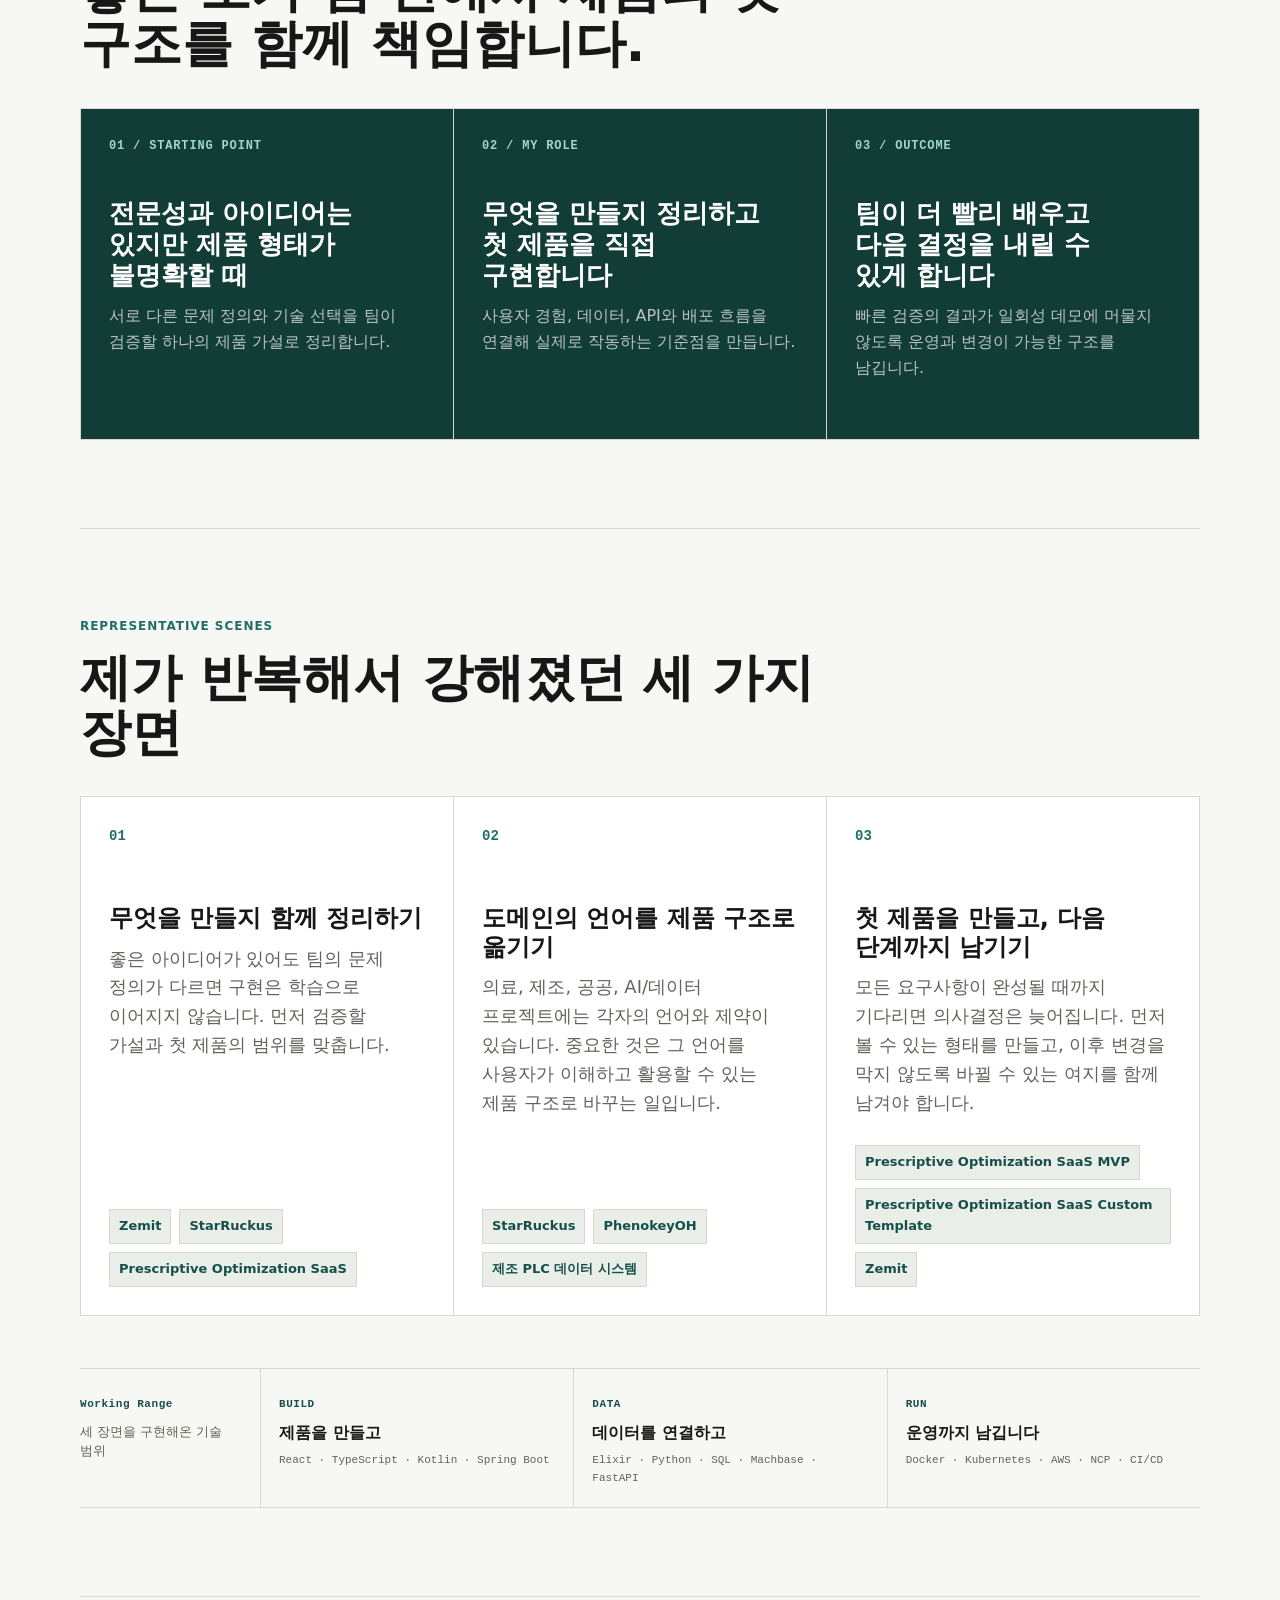
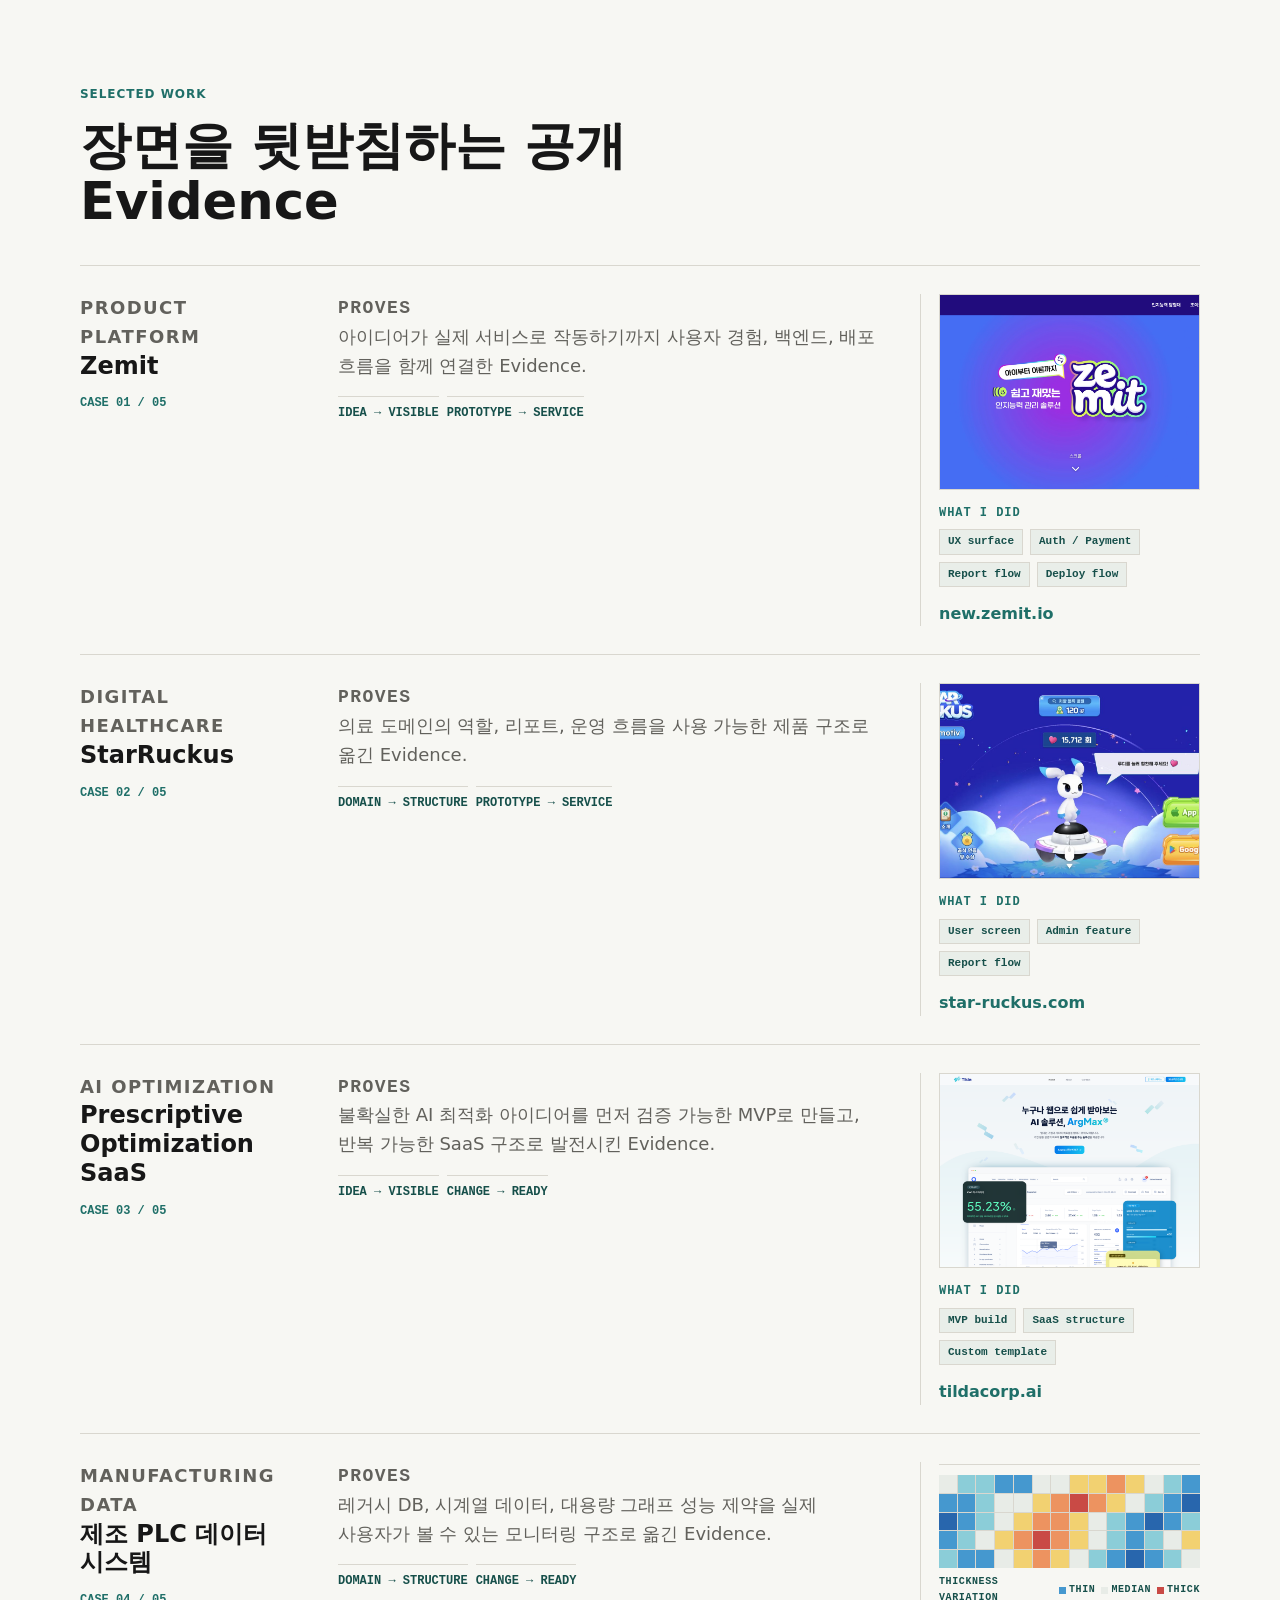
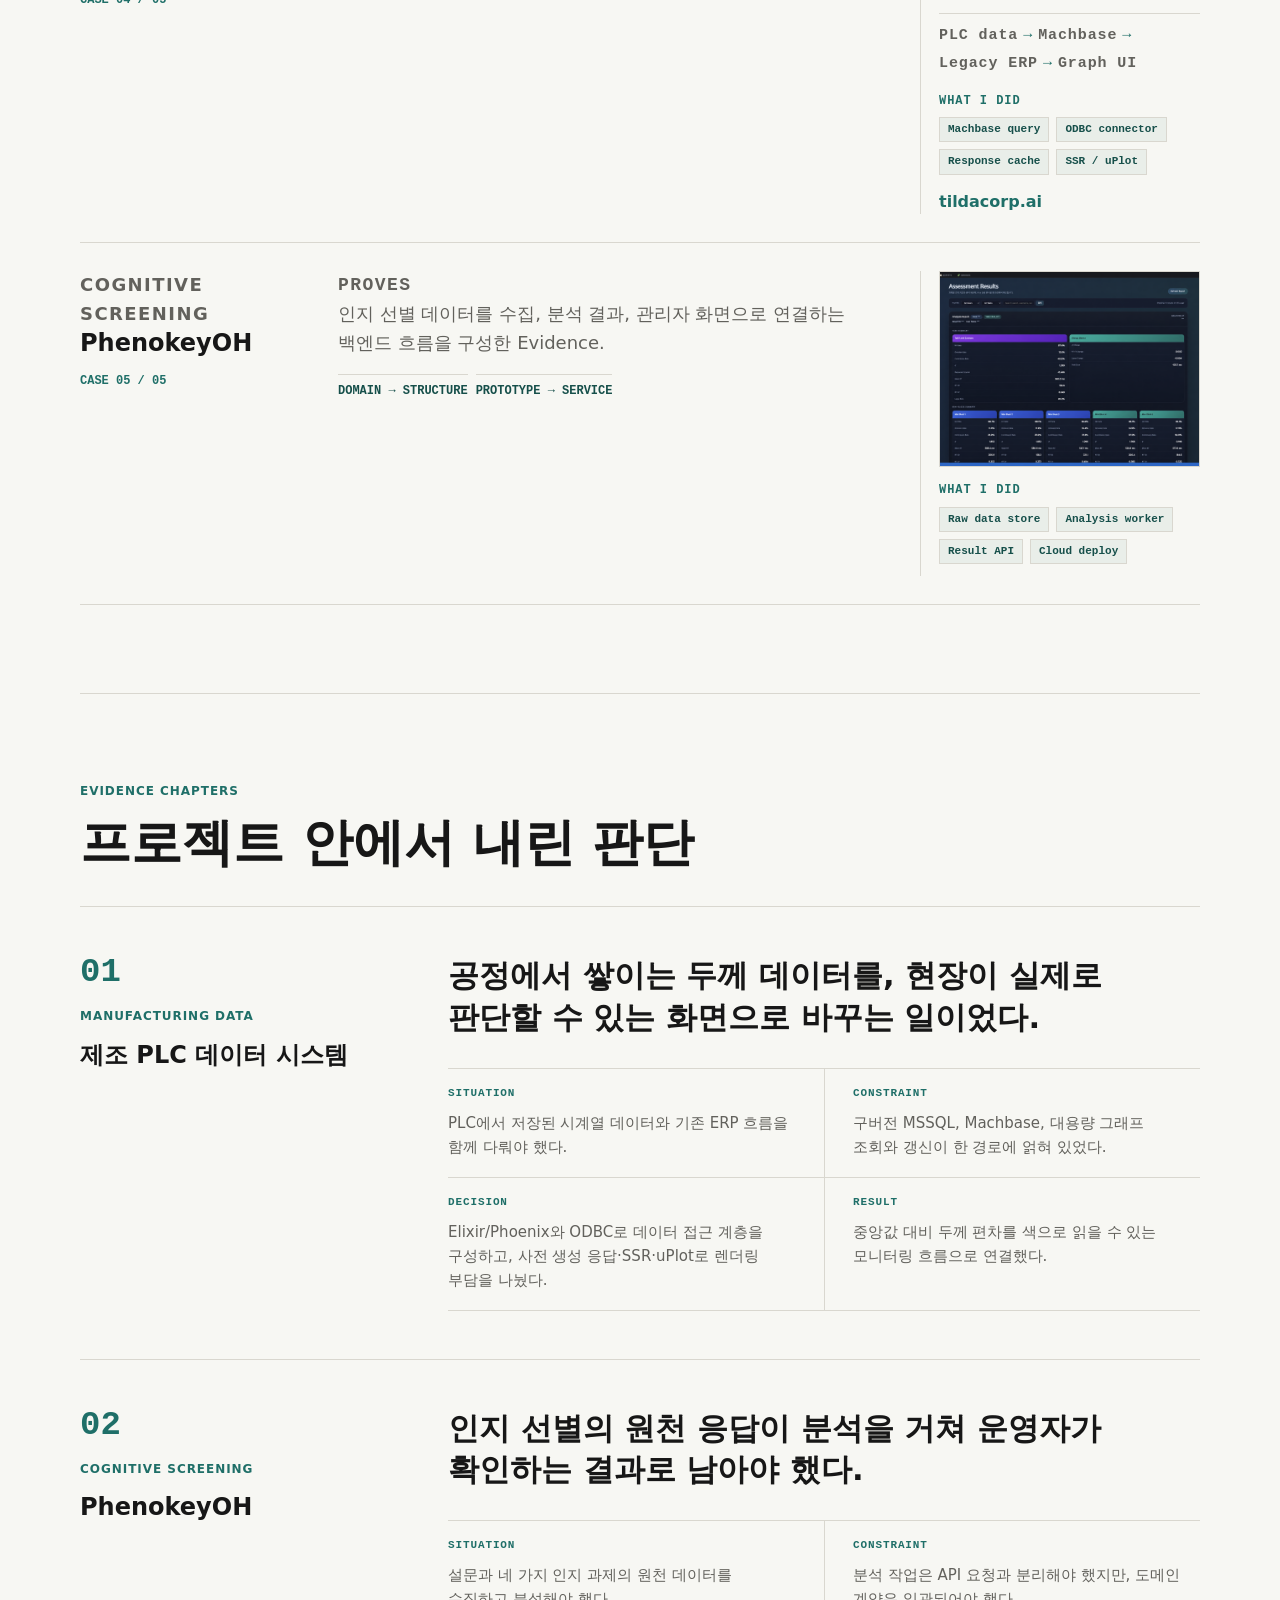
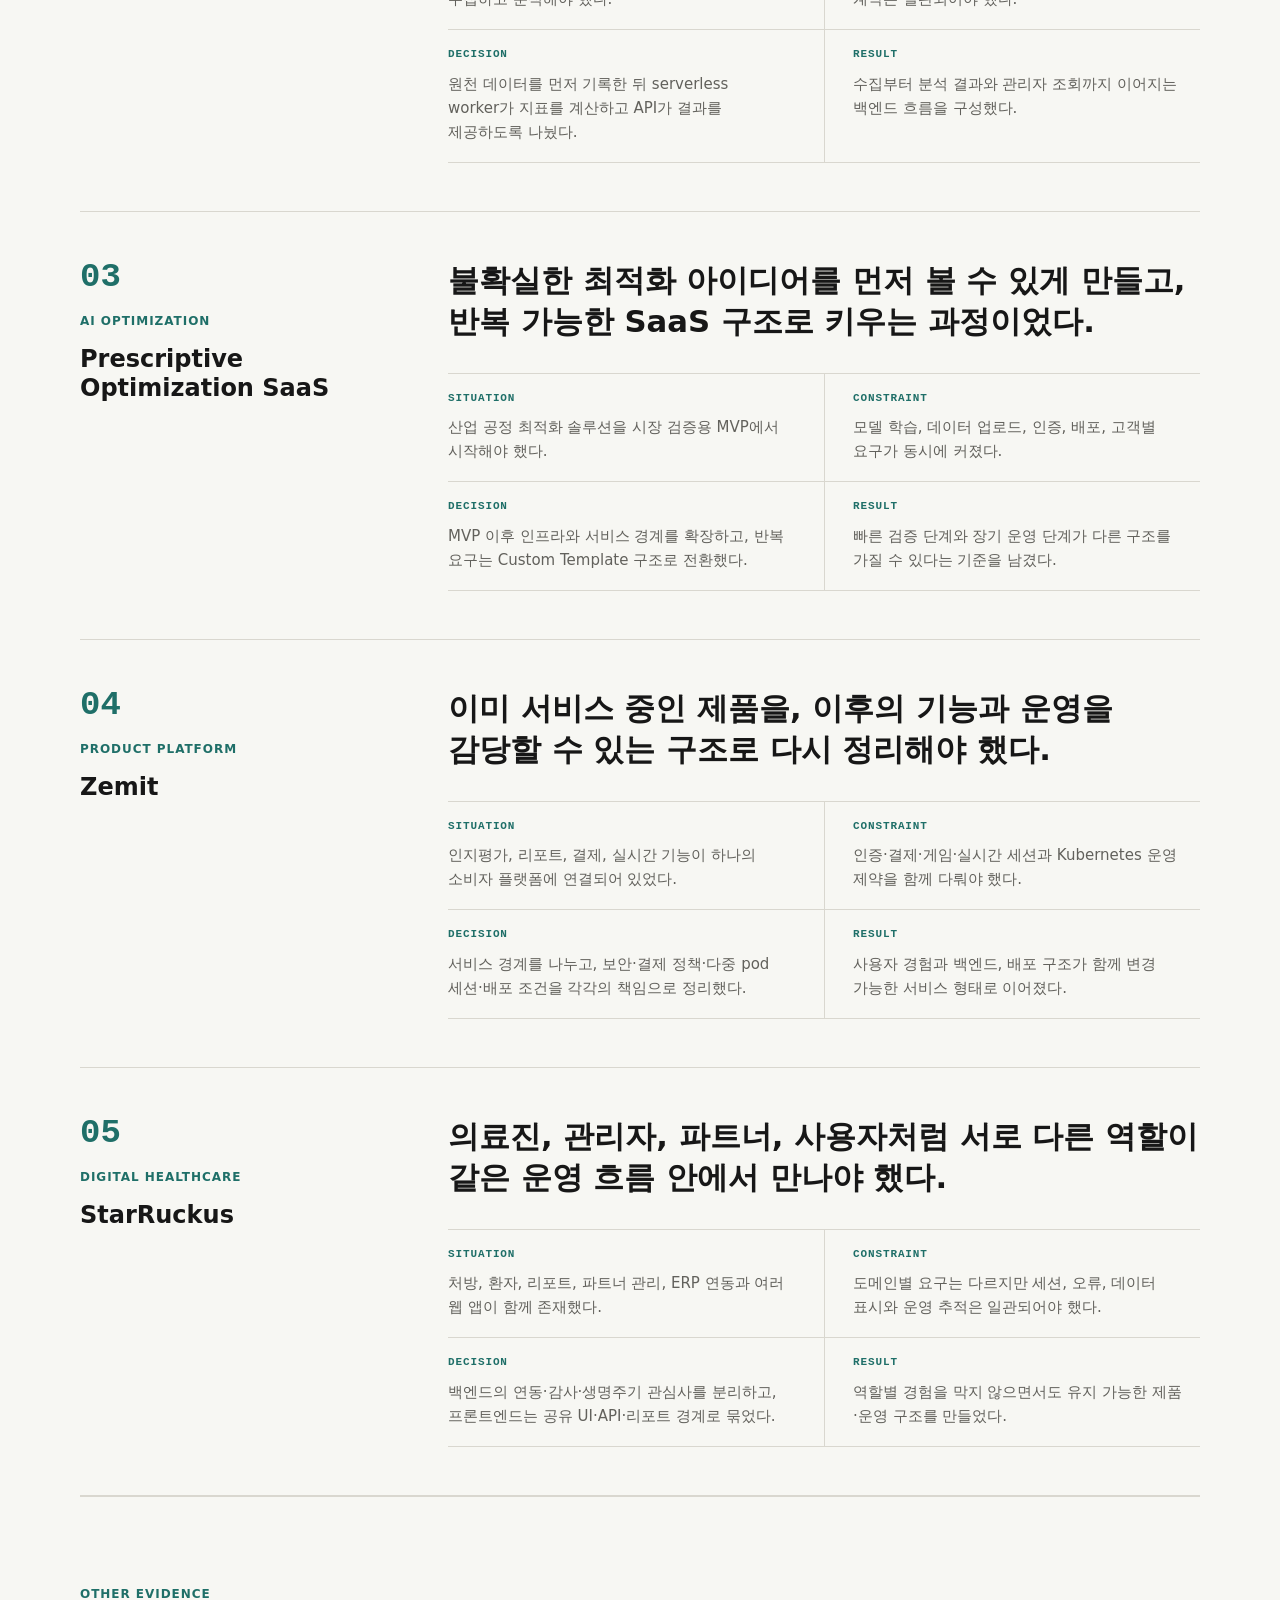
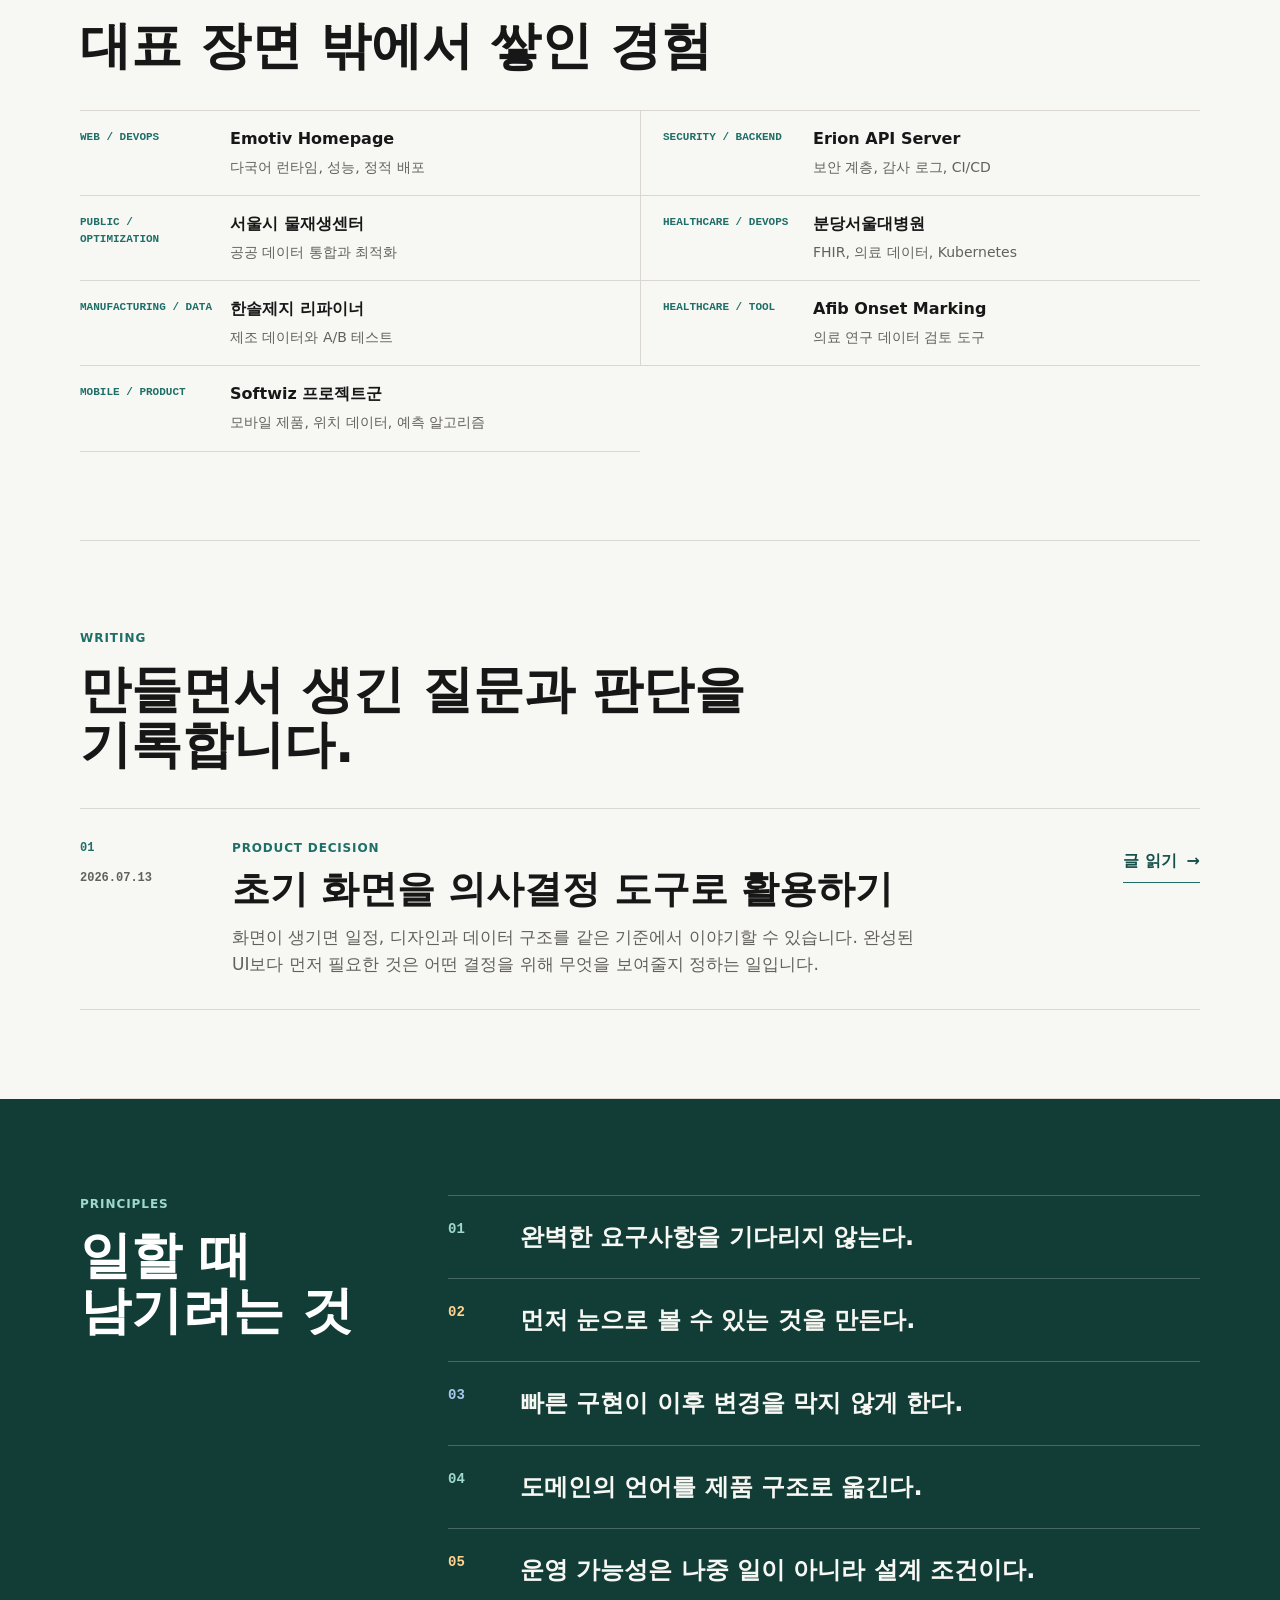
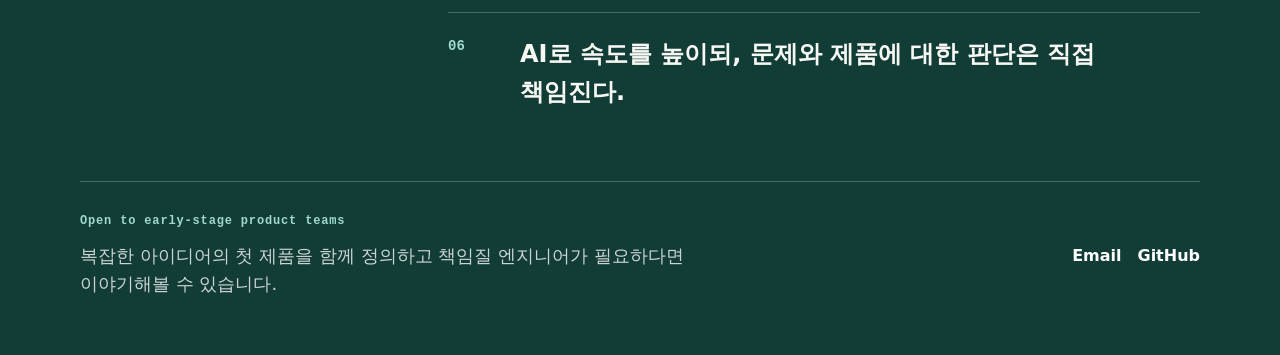
==== commit 305163de: "Publish first product decision article" ====
--- a/index.html
+++ b/index.html
@@ -43,7 +43,7 @@
       <nav class="nav" aria-label="페이지 섹션">
         <a href="#scenes">Scenes</a>
         <a href="#work">Work</a>
-        <a href="#chapters">Evidence</a>
+        <a href="#writing">Writing</a>
         <a href="#principles">Principles</a>
         <a href="#contact">Contact</a>
       </nav>
@@ -602,6 +602,30 @@
         </ul>
       </section>
 
+      <section id="writing" class="writing section" aria-labelledby="writing-title">
+        <div class="section-heading">
+          <div class="section-label">Writing</div>
+          <h2 id="writing-title">만들면서 생긴 질문과 판단을 기록합니다.</h2>
+        </div>
+        <article class="writing-card">
+          <div class="writing-meta">
+            <span>01</span>
+            <time datetime="2026-07-13">2026.07.13</time>
+          </div>
+          <div class="writing-copy">
+            <p>Product Decision</p>
+            <h3>초기 화면을 의사결정 도구로 활용하기</h3>
+            <p>
+              화면이 생기면 일정, 디자인과 데이터 구조를 같은 기준에서 이야기할 수 있습니다.
+              완성된 UI보다 먼저 필요한 것은 어떤 결정을 위해 무엇을 보여줄지 정하는 일입니다.
+            </p>
+          </div>
+          <a class="writing-link" href="./writing/early-interface-decision-tool.html">
+            글 읽기 <span aria-hidden="true">→</span>
+          </a>
+        </article>
+      </section>
+
       <section id="principles" class="principles" aria-labelledby="principles-title">
         <div class="principles-inner">
           <div class="principles-heading">
--- a/styles.css
+++ b/styles.css
@@ -118,6 +118,7 @@
 #scenes,
 #work,
 #chapters,
+#writing,
 #principles,
 #contact {
   scroll-margin-top: 112px;
@@ -730,6 +731,161 @@
   line-height: 1.45;
 }
 
+.writing-card {
+  display: grid;
+  grid-template-columns: 120px minmax(0, 1fr) auto;
+  gap: 32px;
+  align-items: start;
+  border-top: 1px solid var(--line);
+  border-bottom: 1px solid var(--line);
+  padding: 30px 0;
+}
+
+.writing-meta {
+  display: flex;
+  gap: 10px;
+  flex-direction: column;
+  color: var(--muted);
+  font-family: ui-monospace, SFMono-Regular, Menlo, Monaco, Consolas, monospace;
+  font-size: 12px;
+  font-weight: 800;
+}
+
+.writing-meta span {
+  color: var(--accent);
+}
+
+.writing-copy {
+  max-width: 720px;
+}
+
+.writing-copy > p:first-child {
+  margin-bottom: 8px;
+  color: var(--accent);
+  font-size: 12px;
+  font-weight: 800;
+  letter-spacing: 0.07em;
+  text-transform: uppercase;
+}
+
+.writing-copy h3 {
+  font-size: clamp(26px, 3vw, 38px);
+}
+
+.writing-copy > p:last-child {
+  margin-bottom: 0;
+  color: var(--muted);
+  font-size: 17px;
+}
+
+.writing-link {
+  display: inline-flex;
+  min-height: 44px;
+  align-items: center;
+  gap: 10px;
+  border-bottom: 1px solid var(--accent);
+  color: var(--accent-dark);
+  font-weight: 800;
+  white-space: nowrap;
+}
+
+.writing-link:hover {
+  color: var(--accent);
+}
+
+.article-page {
+  width: min(760px, calc(100% - 40px));
+  margin: 0 auto;
+  padding: 88px 0 120px;
+}
+
+.article-back {
+  display: inline-flex;
+  min-height: 44px;
+  align-items: center;
+  margin-bottom: 54px;
+  color: var(--accent-dark);
+  font-size: 14px;
+  font-weight: 800;
+}
+
+.article-back:hover {
+  color: var(--accent);
+}
+
+.article-header {
+  margin-bottom: 64px;
+  border-bottom: 1px solid var(--line);
+  padding-bottom: 52px;
+}
+
+.article-category,
+.article-date {
+  color: var(--accent);
+  font-family: ui-monospace, SFMono-Regular, Menlo, Monaco, Consolas, monospace;
+  font-size: 12px;
+  font-weight: 800;
+  letter-spacing: 0.06em;
+}
+
+.article-title {
+  max-width: 720px;
+  margin: 18px 0 26px;
+  font-size: clamp(46px, 7vw, 76px);
+  line-height: 1.08;
+}
+
+.article-lead {
+  max-width: 680px;
+  margin-bottom: 28px;
+  color: var(--muted);
+  font-size: clamp(20px, 2.4vw, 25px);
+  line-height: 1.65;
+}
+
+.article-body {
+  font-size: 18px;
+  line-height: 1.9;
+}
+
+.article-body h2 {
+  margin: 68px 0 22px;
+  font-size: 30px;
+  line-height: 1.3;
+}
+
+.article-body p {
+  margin-bottom: 26px;
+}
+
+.article-body ul {
+  margin: 12px 0 32px;
+  padding-left: 22px;
+}
+
+.article-body li {
+  margin-bottom: 9px;
+  padding-left: 5px;
+}
+
+.article-note {
+  margin: 48px 0;
+  border-left: 4px solid var(--accent);
+  padding: 4px 0 4px 24px;
+  color: var(--accent-dark);
+  font-size: 22px;
+  font-weight: 750;
+  line-height: 1.55;
+}
+
+.article-footer {
+  margin-top: 80px;
+  border-top: 1px solid var(--line);
+  padding-top: 28px;
+  color: var(--muted);
+  font-size: 14px;
+}
+
 .capability-rail {
   display: grid;
   grid-template-columns: 180px repeat(3, minmax(0, 1fr));
@@ -970,6 +1126,20 @@
     grid-template-columns: 1fr;
   }
 
+  .writing-card {
+    grid-template-columns: 1fr;
+    gap: 20px;
+  }
+
+  .writing-meta {
+    gap: 14px;
+    flex-direction: row;
+  }
+
+  .writing-link {
+    width: fit-content;
+  }
+
   .other-evidence-list li,
   .other-evidence-list li:nth-child(even) {
     border-left: 0;
@@ -1031,6 +1201,25 @@
 
   h1 {
     font-size: 52px;
+  }
+
+  .article-page {
+    width: min(100% - 32px, 760px);
+    padding-top: 54px;
+  }
+
+  .article-title {
+    font-size: 44px;
+  }
+
+  .article-body {
+    font-size: 17px;
+    line-height: 1.85;
+  }
+
+  .article-body h2 {
+    margin-top: 52px;
+    font-size: 26px;
   }
 
   .hero-lead,
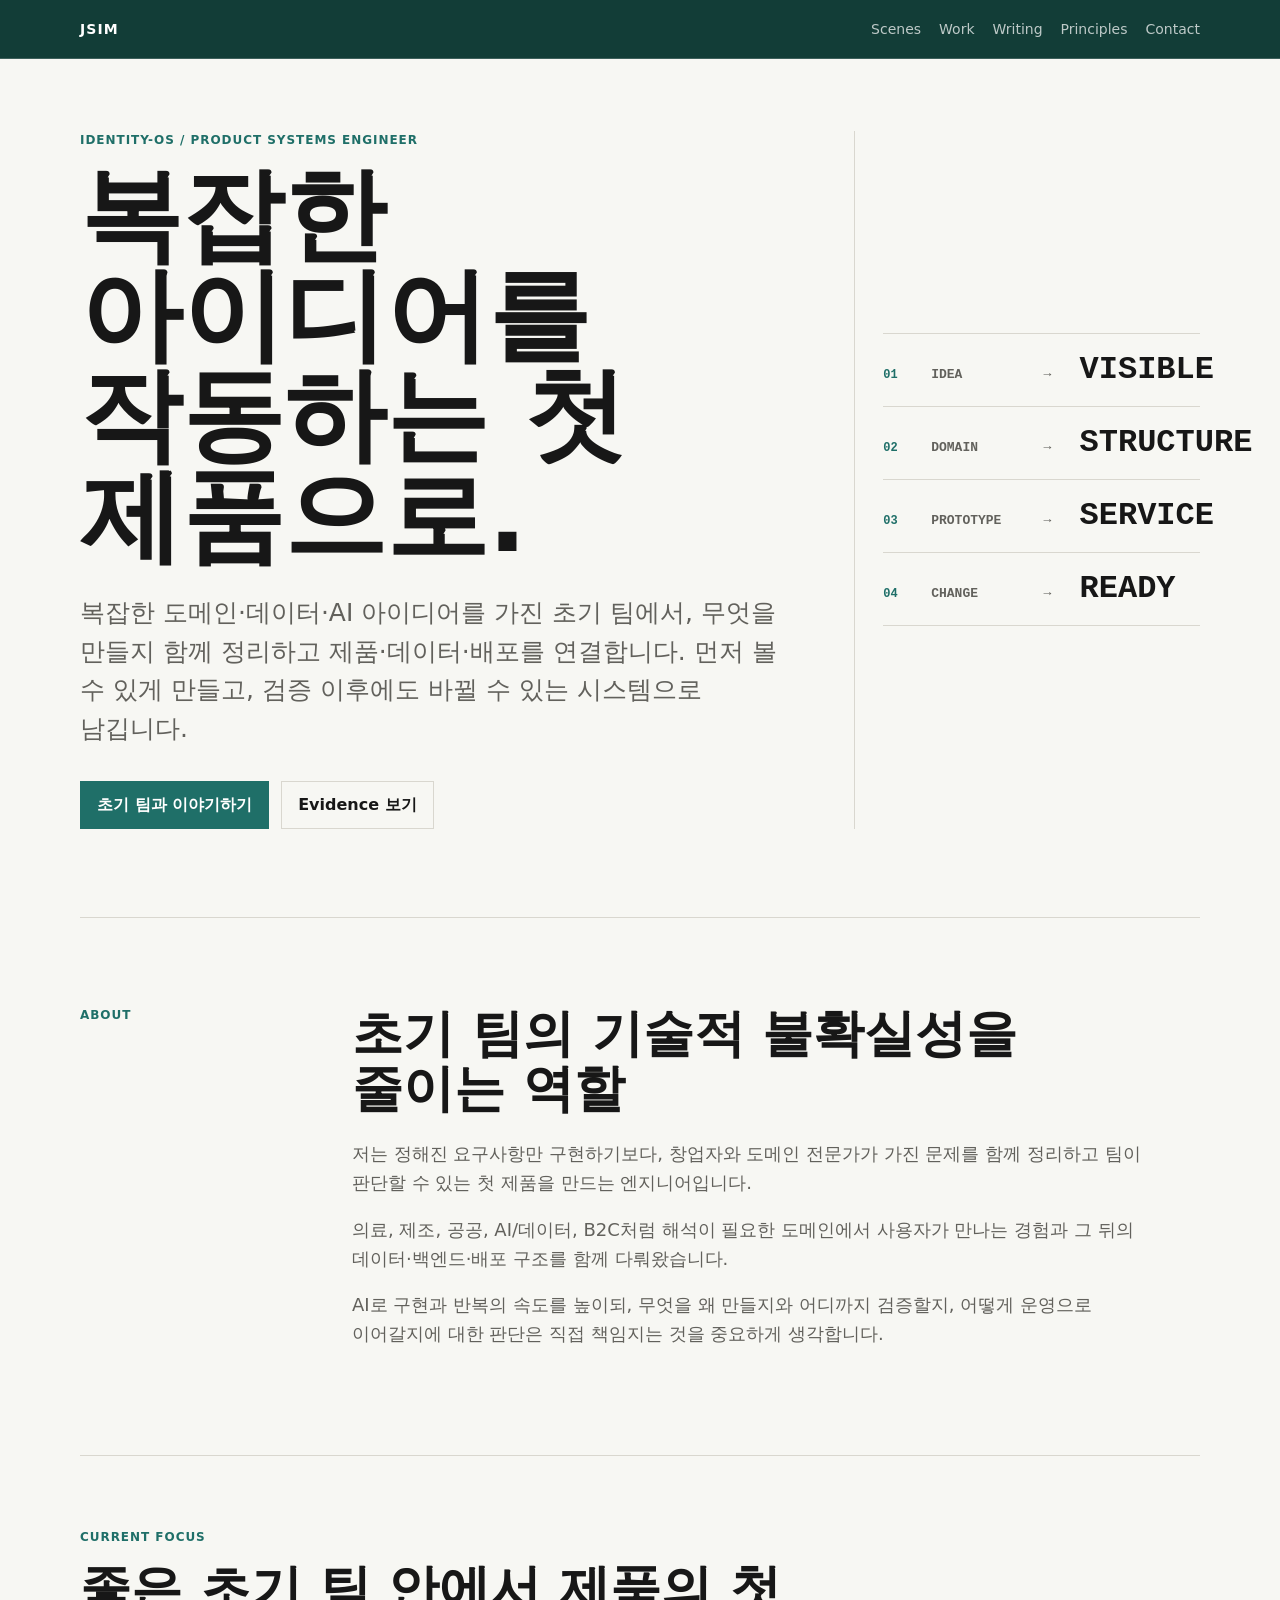
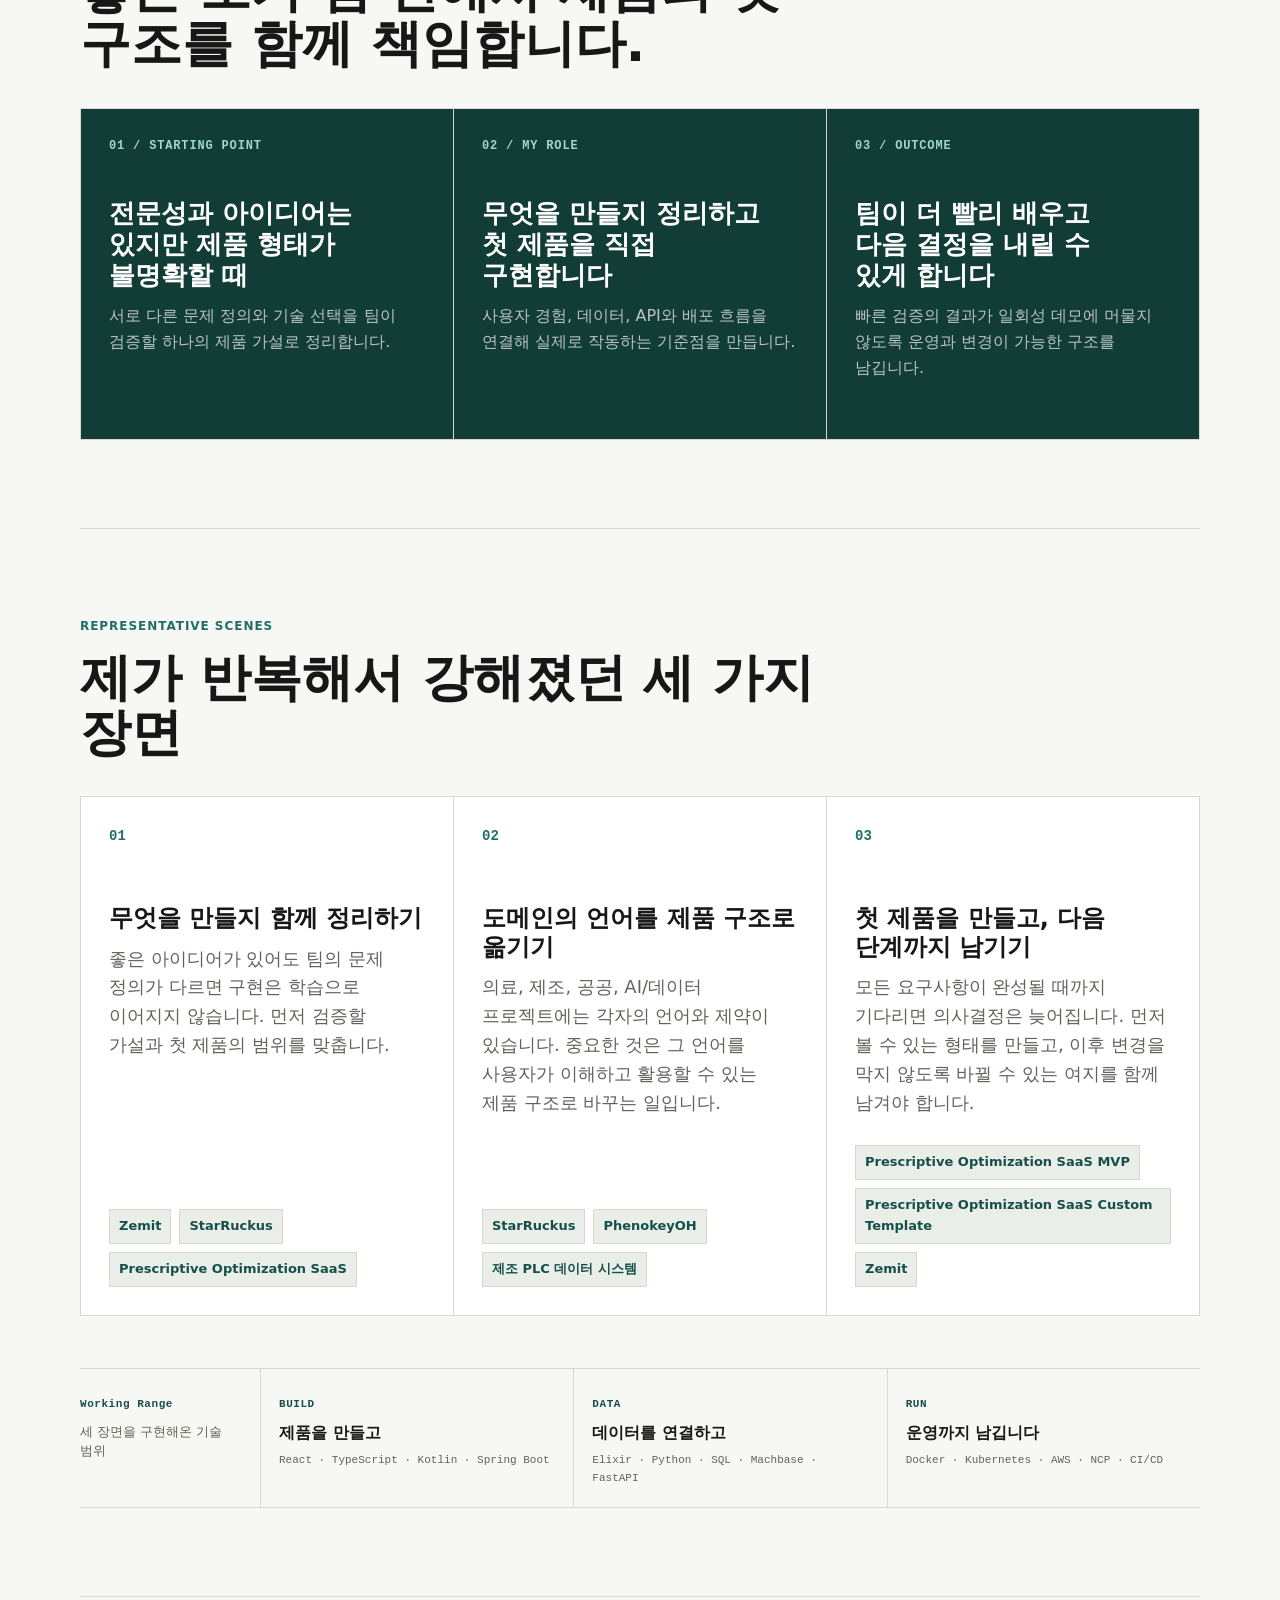
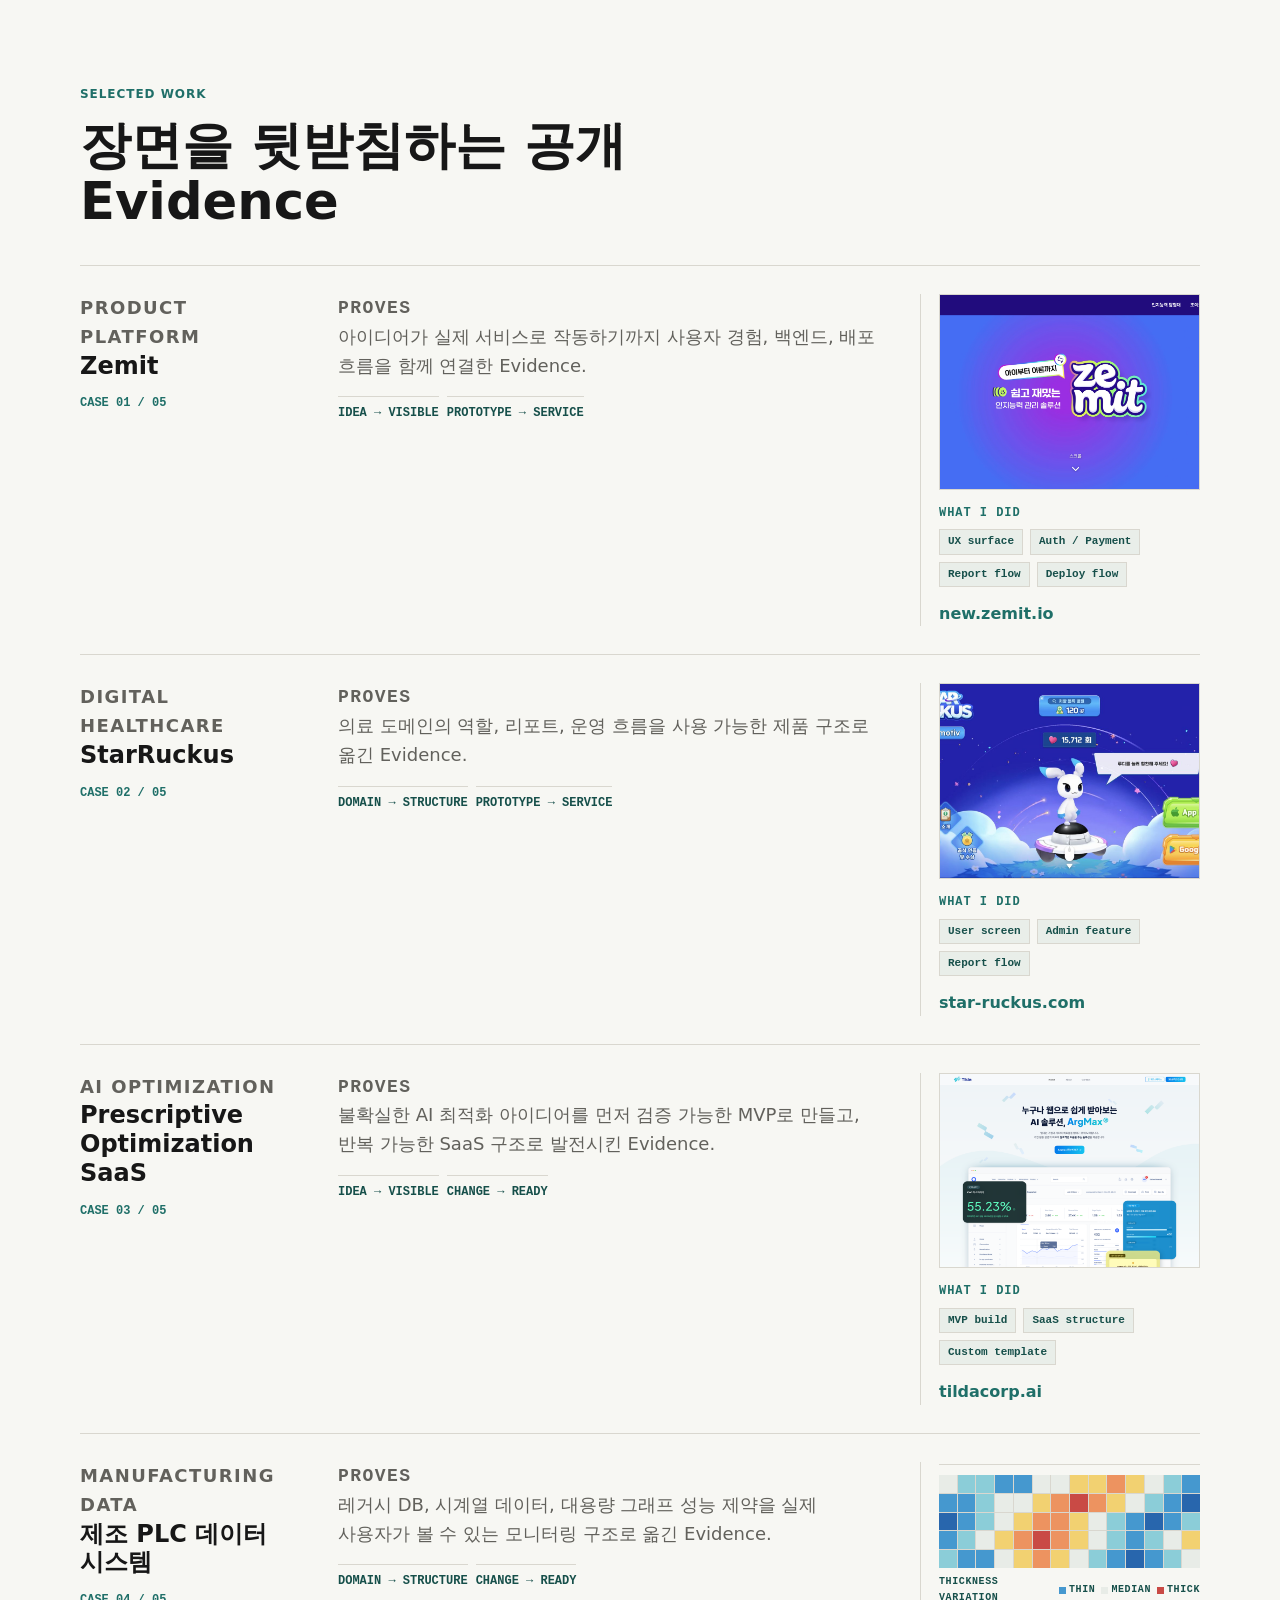
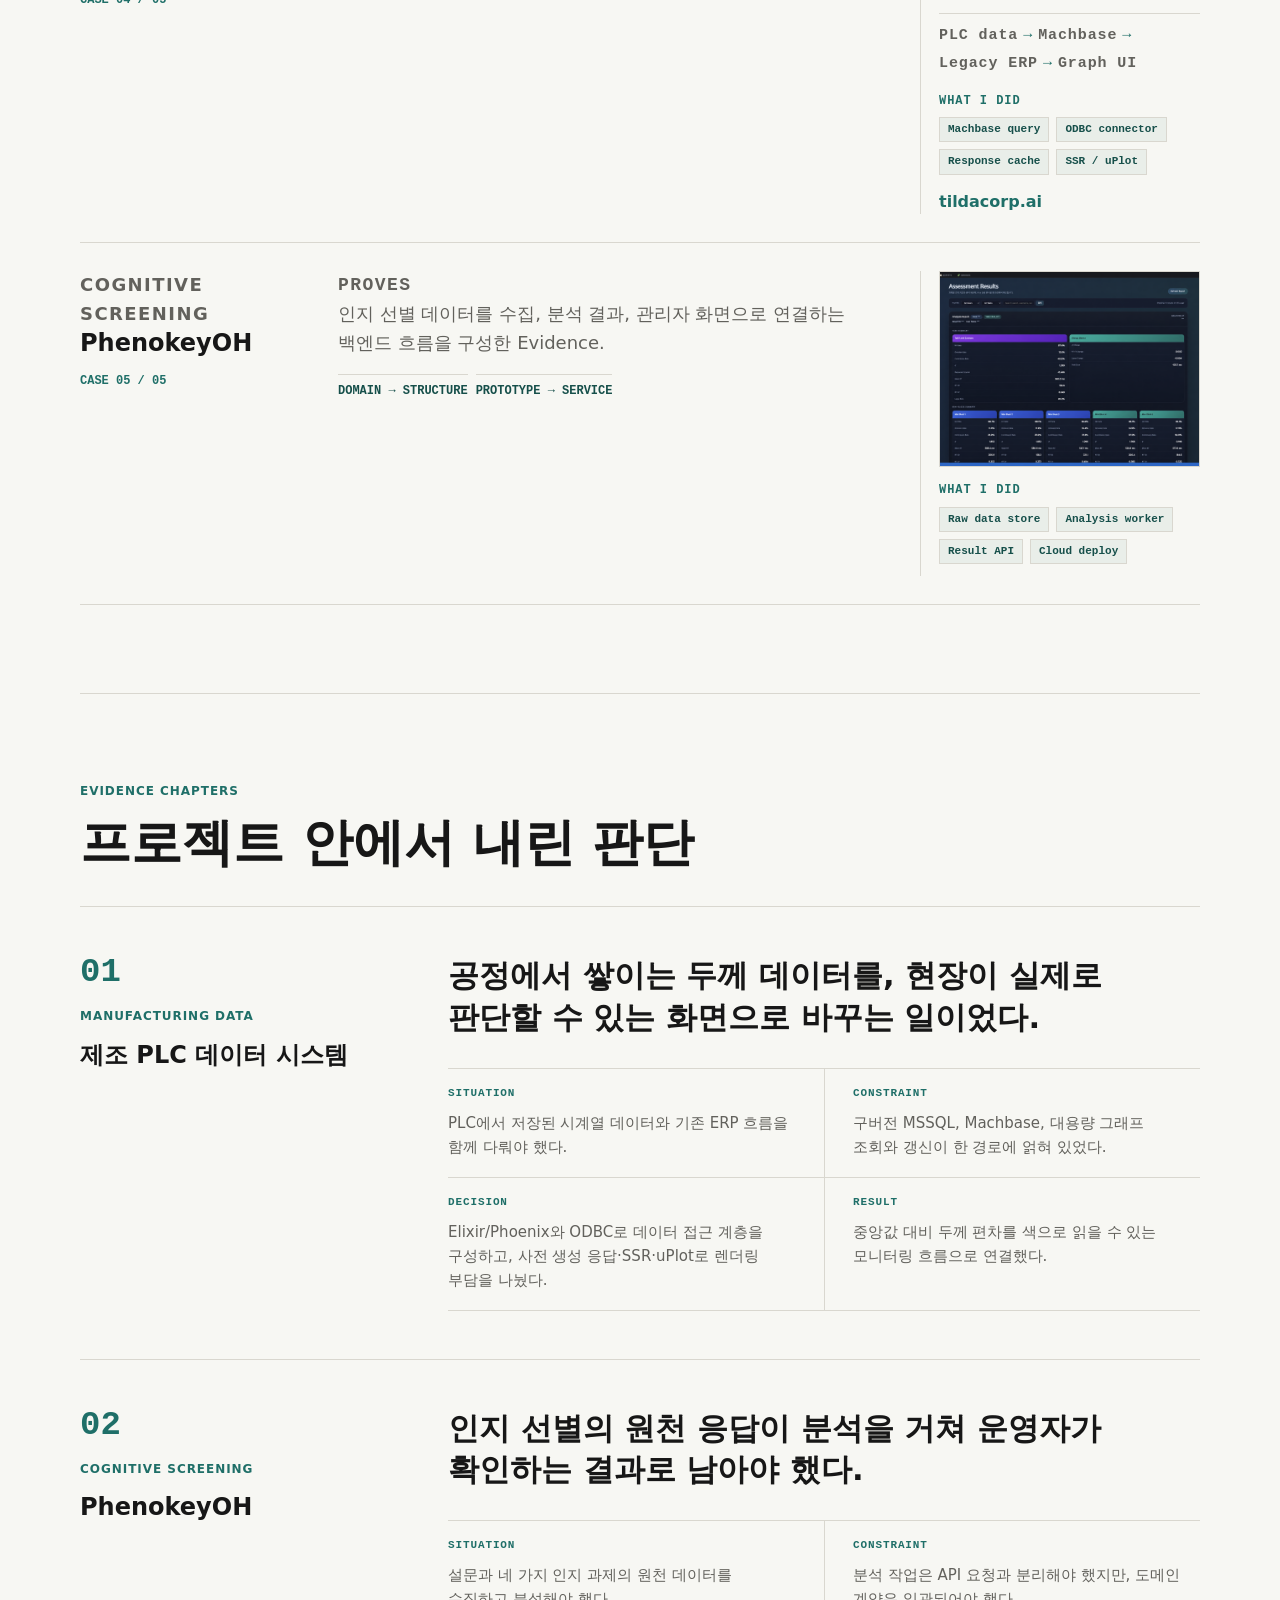
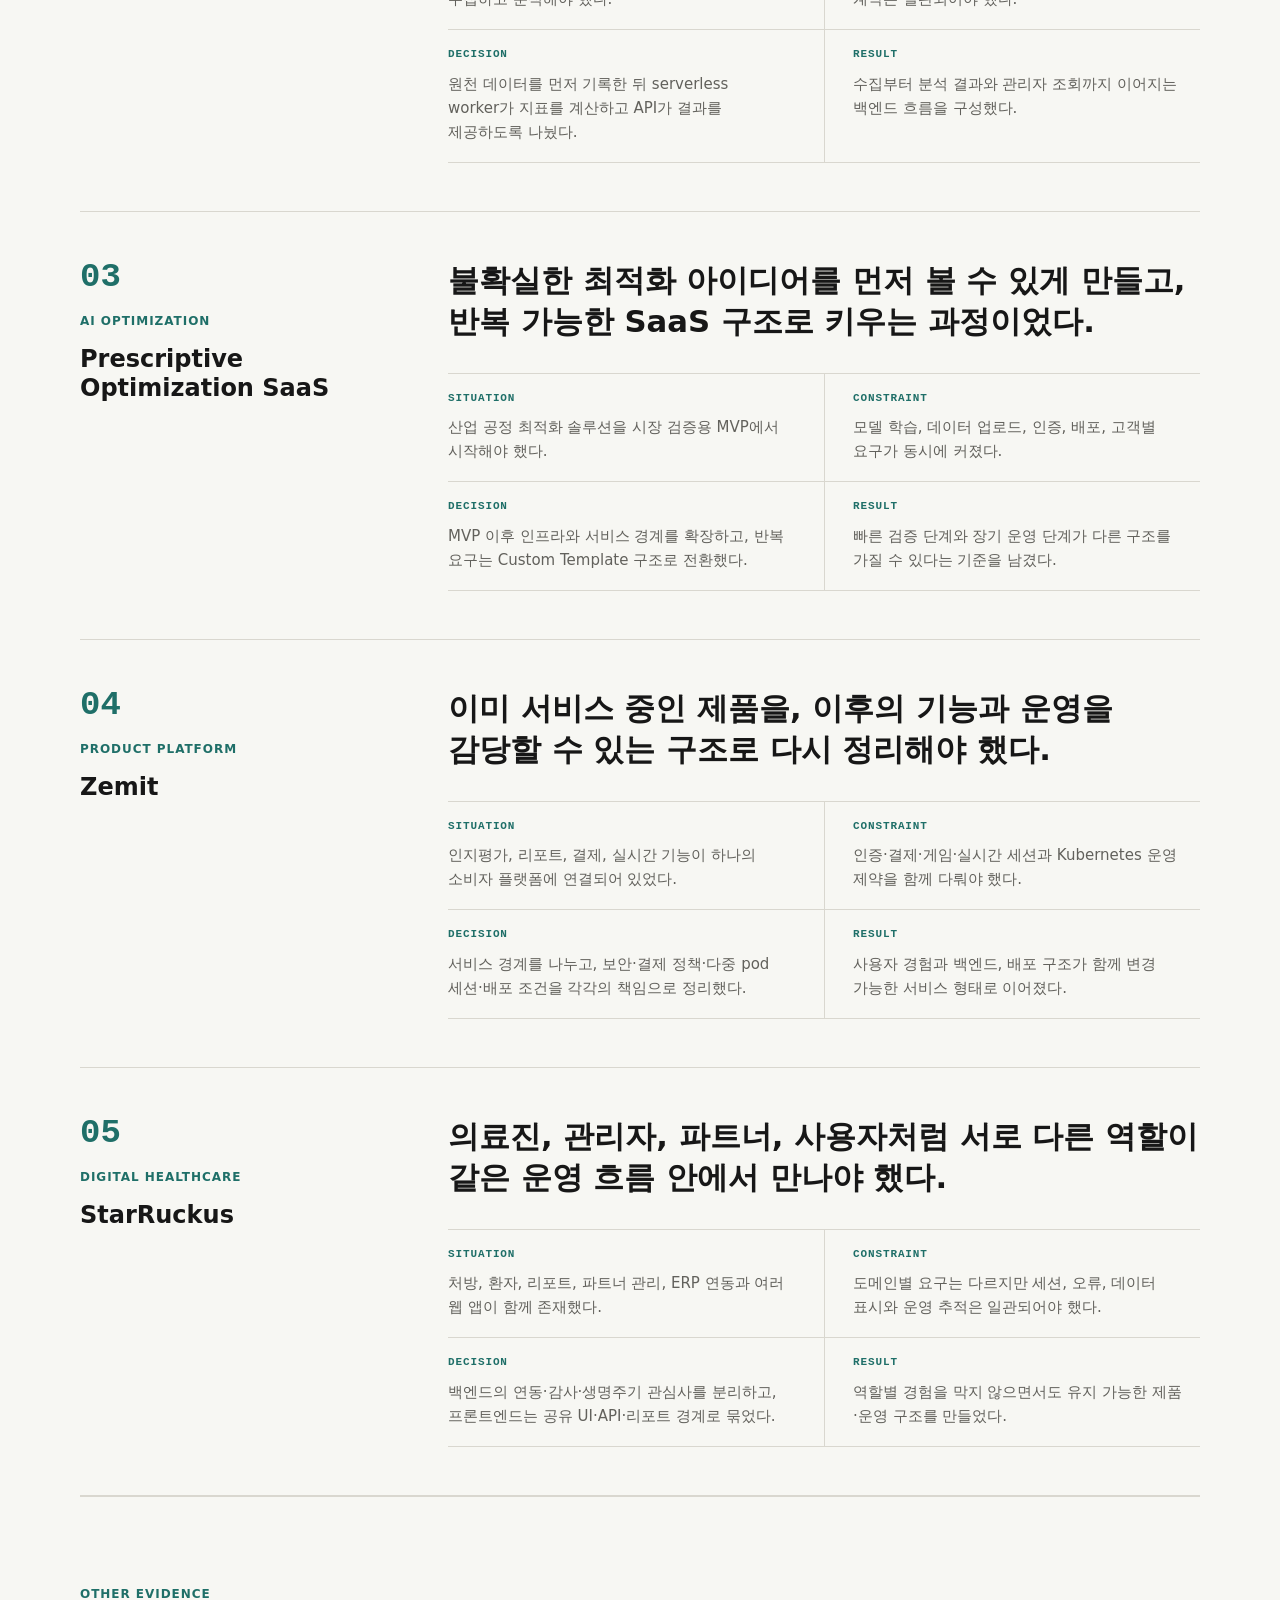
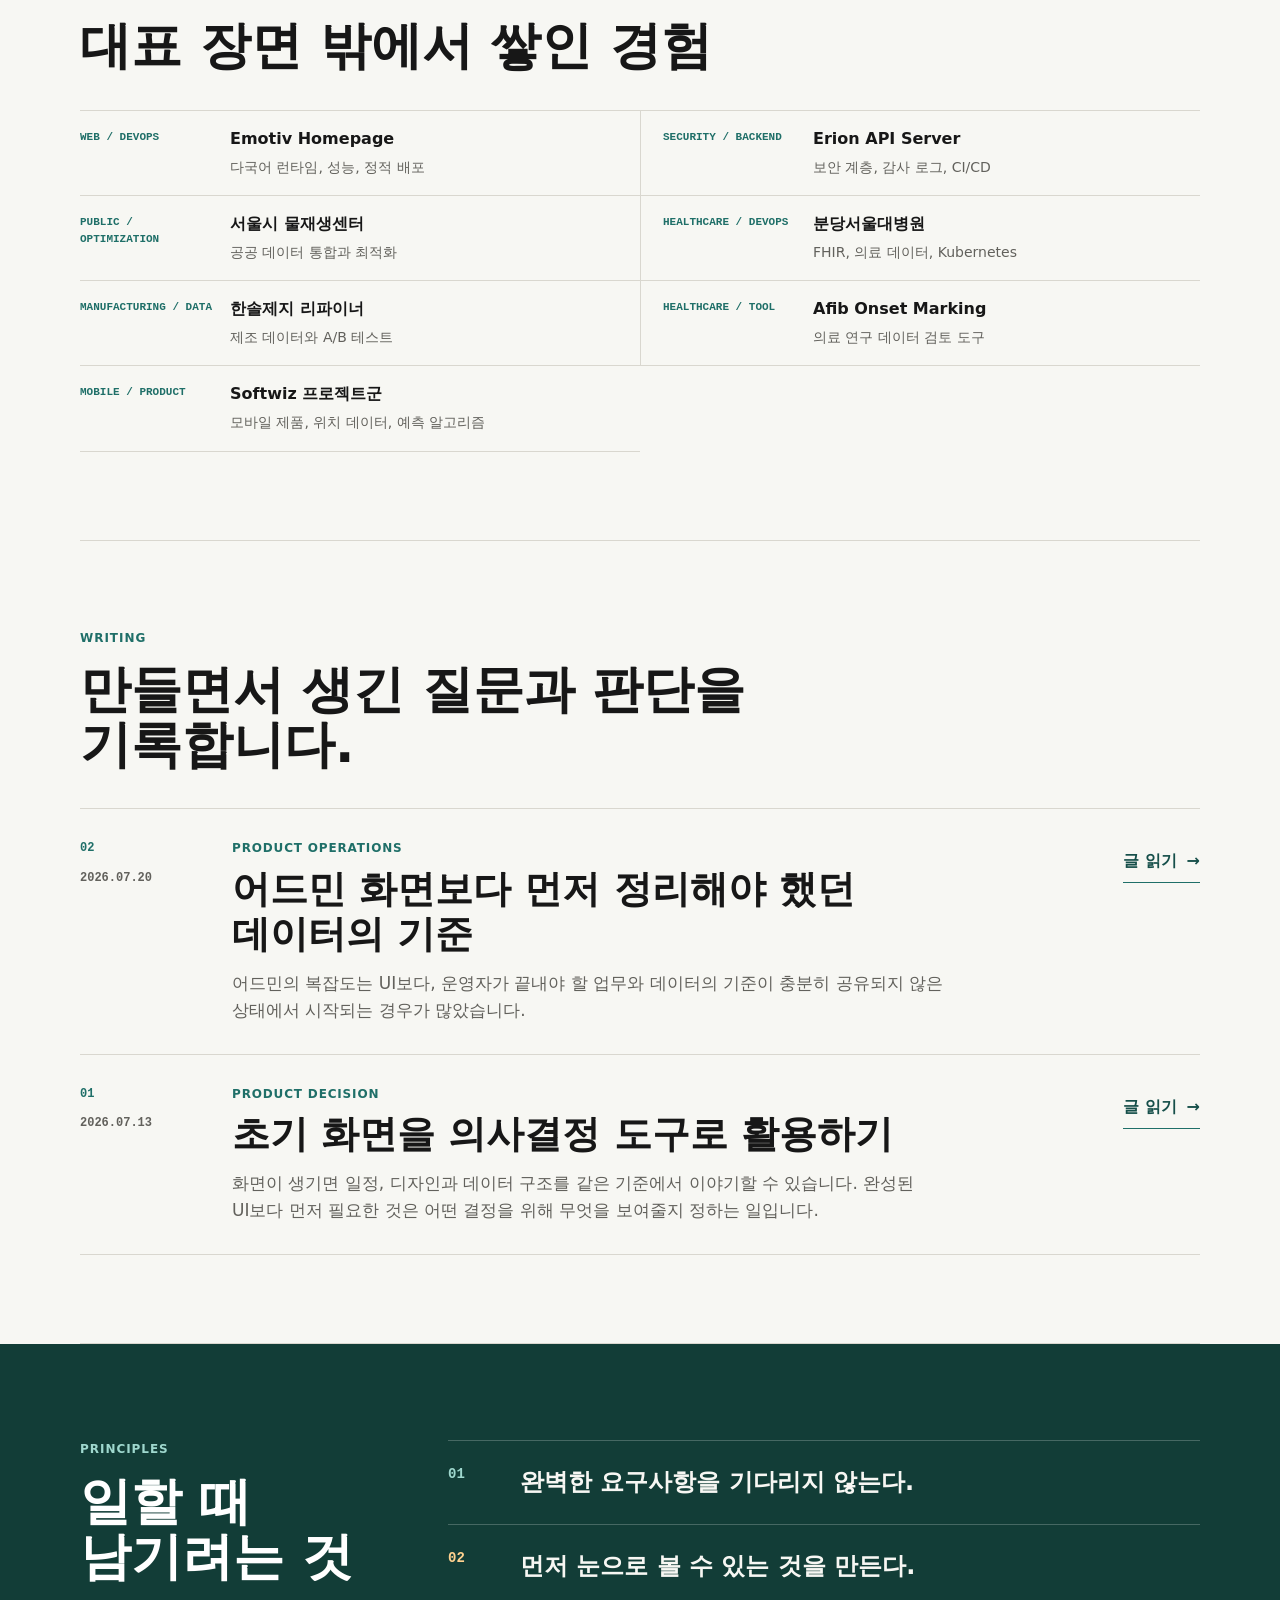
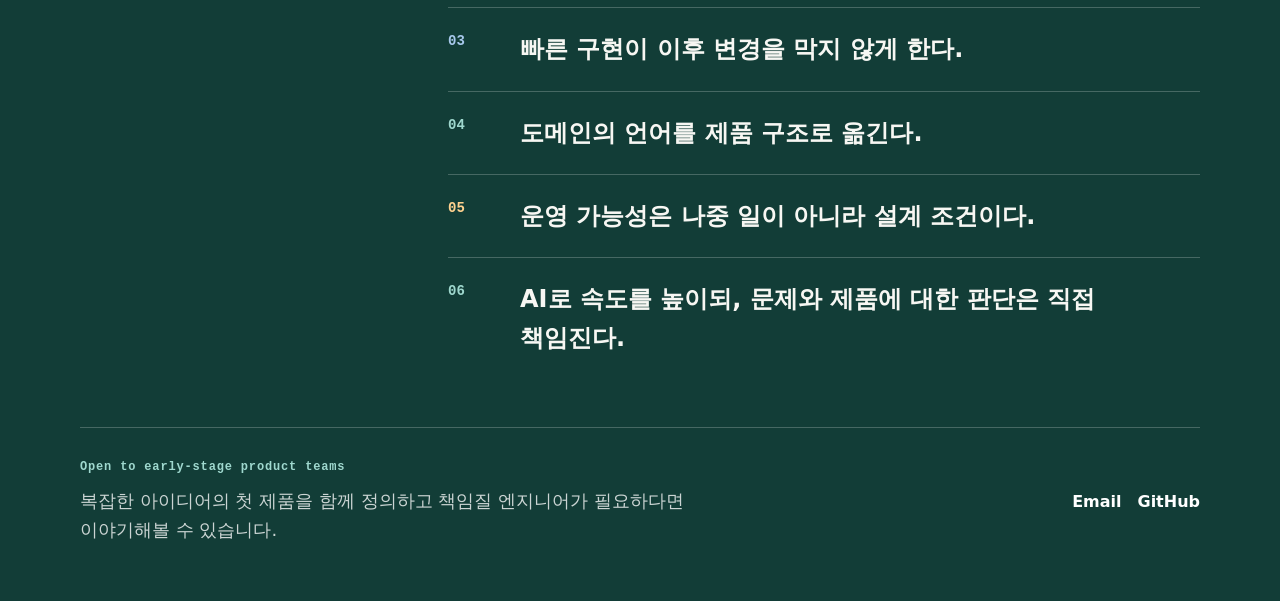
==== commit 0e372b70: "Publish admin data article" ====
--- a/index.html
+++ b/index.html
@@ -609,6 +609,23 @@
         </div>
         <article class="writing-card">
           <div class="writing-meta">
+            <span>02</span>
+            <time datetime="2026-07-20">2026.07.20</time>
+          </div>
+          <div class="writing-copy">
+            <p>Product Operations</p>
+            <h3>어드민 화면보다 먼저 정리해야 했던 데이터의 기준</h3>
+            <p>
+              어드민의 복잡도는 UI보다, 운영자가 끝내야 할 업무와 데이터의 기준이
+              충분히 공유되지 않은 상태에서 시작되는 경우가 많았습니다.
+            </p>
+          </div>
+          <a class="writing-link" href="./writing/admin-data-rules.html">
+            글 읽기 <span aria-hidden="true">→</span>
+          </a>
+        </article>
+        <article class="writing-card">
+          <div class="writing-meta">
             <span>01</span>
             <time datetime="2026-07-13">2026.07.13</time>
           </div>
--- a/styles.css
+++ b/styles.css
@@ -741,6 +741,10 @@
   padding: 30px 0;
 }
 
+.writing-card + .writing-card {
+  border-top: 0;
+}
+
 .writing-meta {
   display: flex;
   gap: 10px;
@@ -886,6 +890,19 @@
   font-size: 14px;
 }
 
+.article-footer a {
+  display: inline-flex;
+  min-height: 44px;
+  align-items: center;
+  margin-top: 14px;
+  color: var(--accent-dark);
+  font-weight: 800;
+}
+
+.article-footer a:hover {
+  color: var(--accent);
+}
+
 .capability-rail {
   display: grid;
   grid-template-columns: 180px repeat(3, minmax(0, 1fr));
